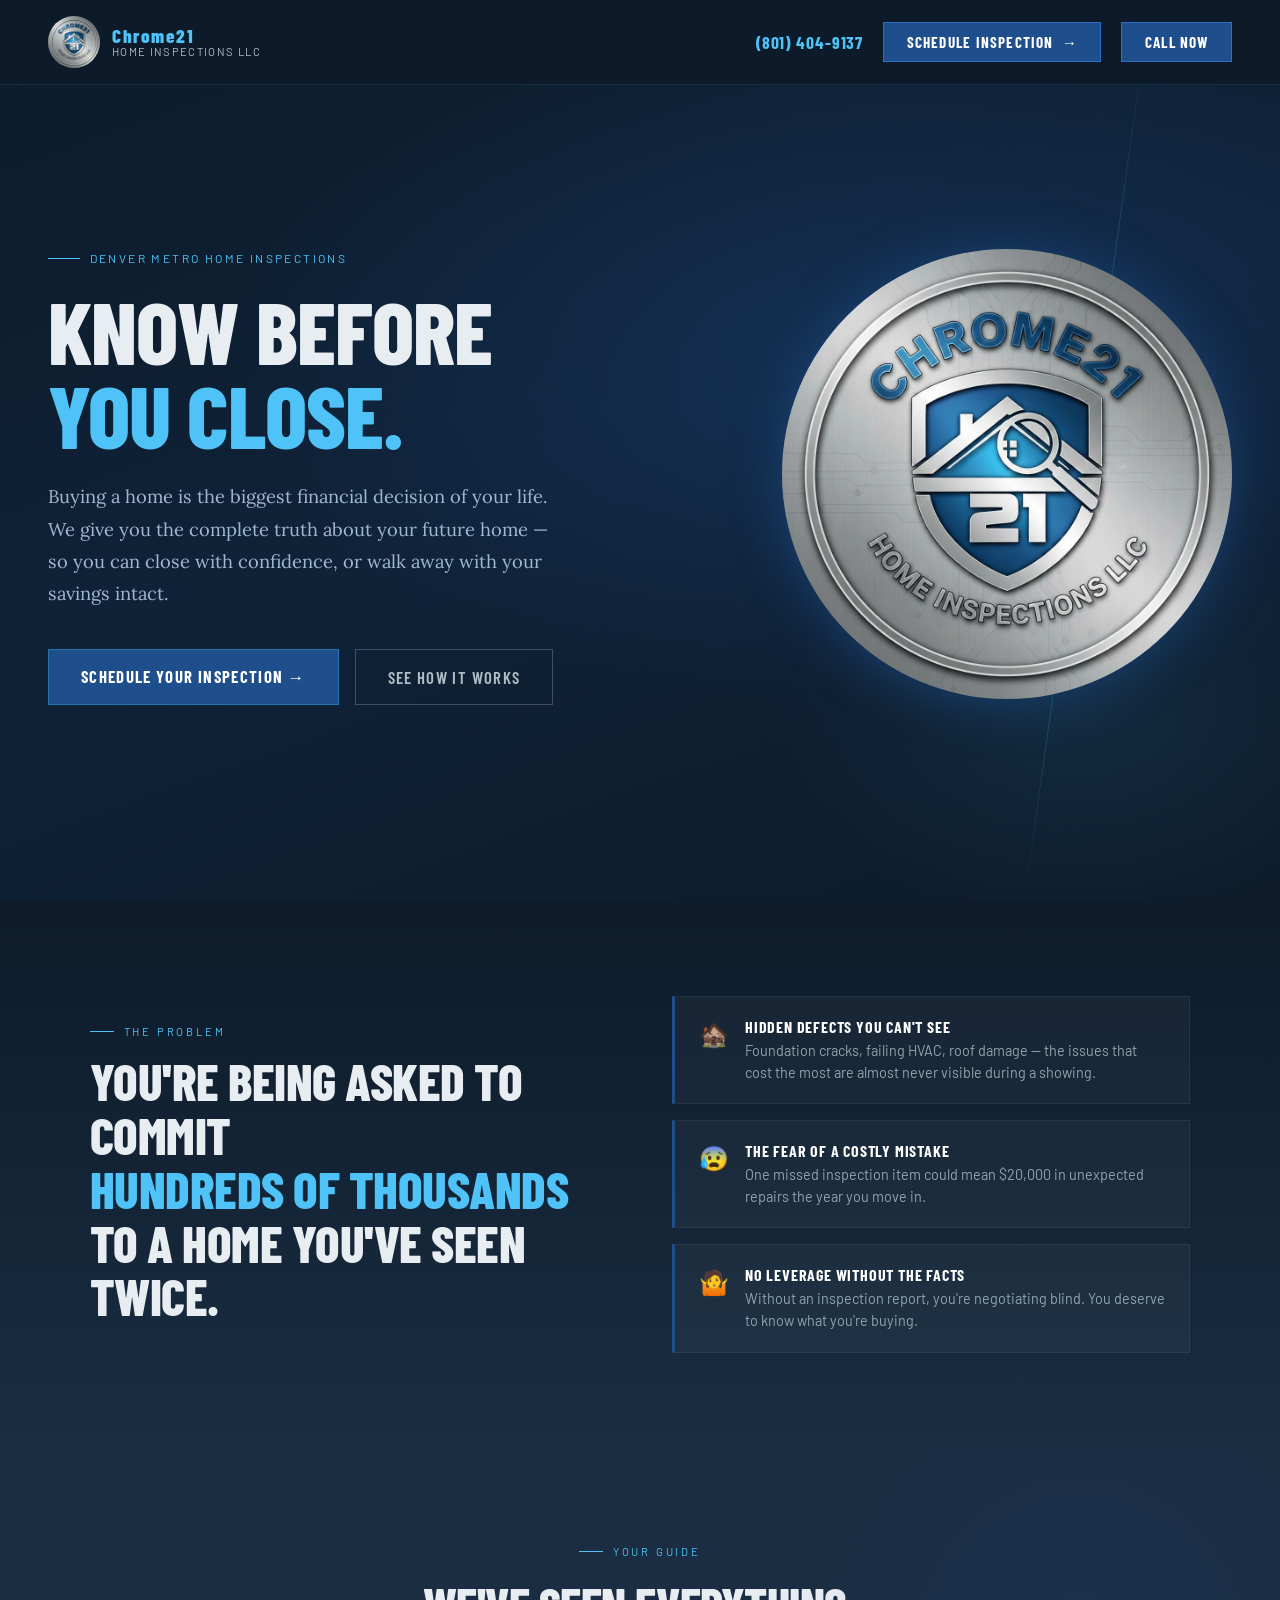
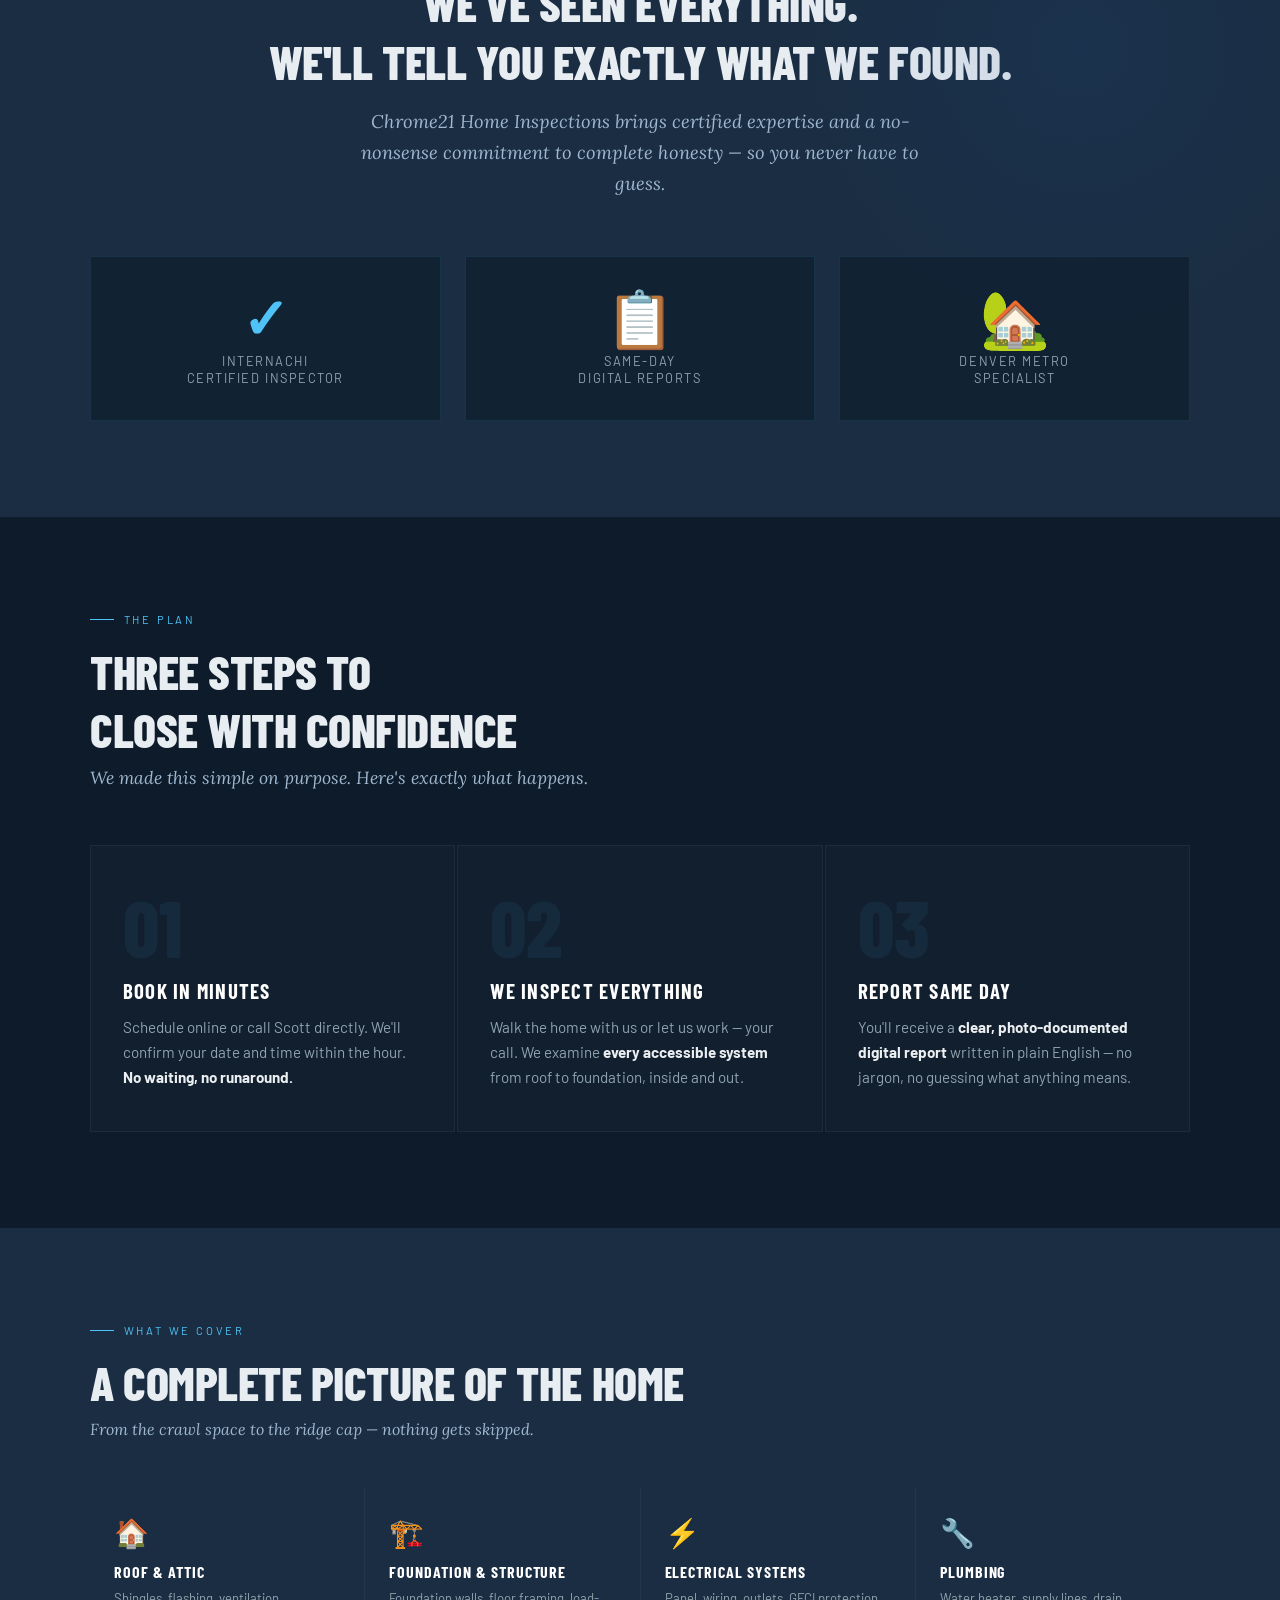
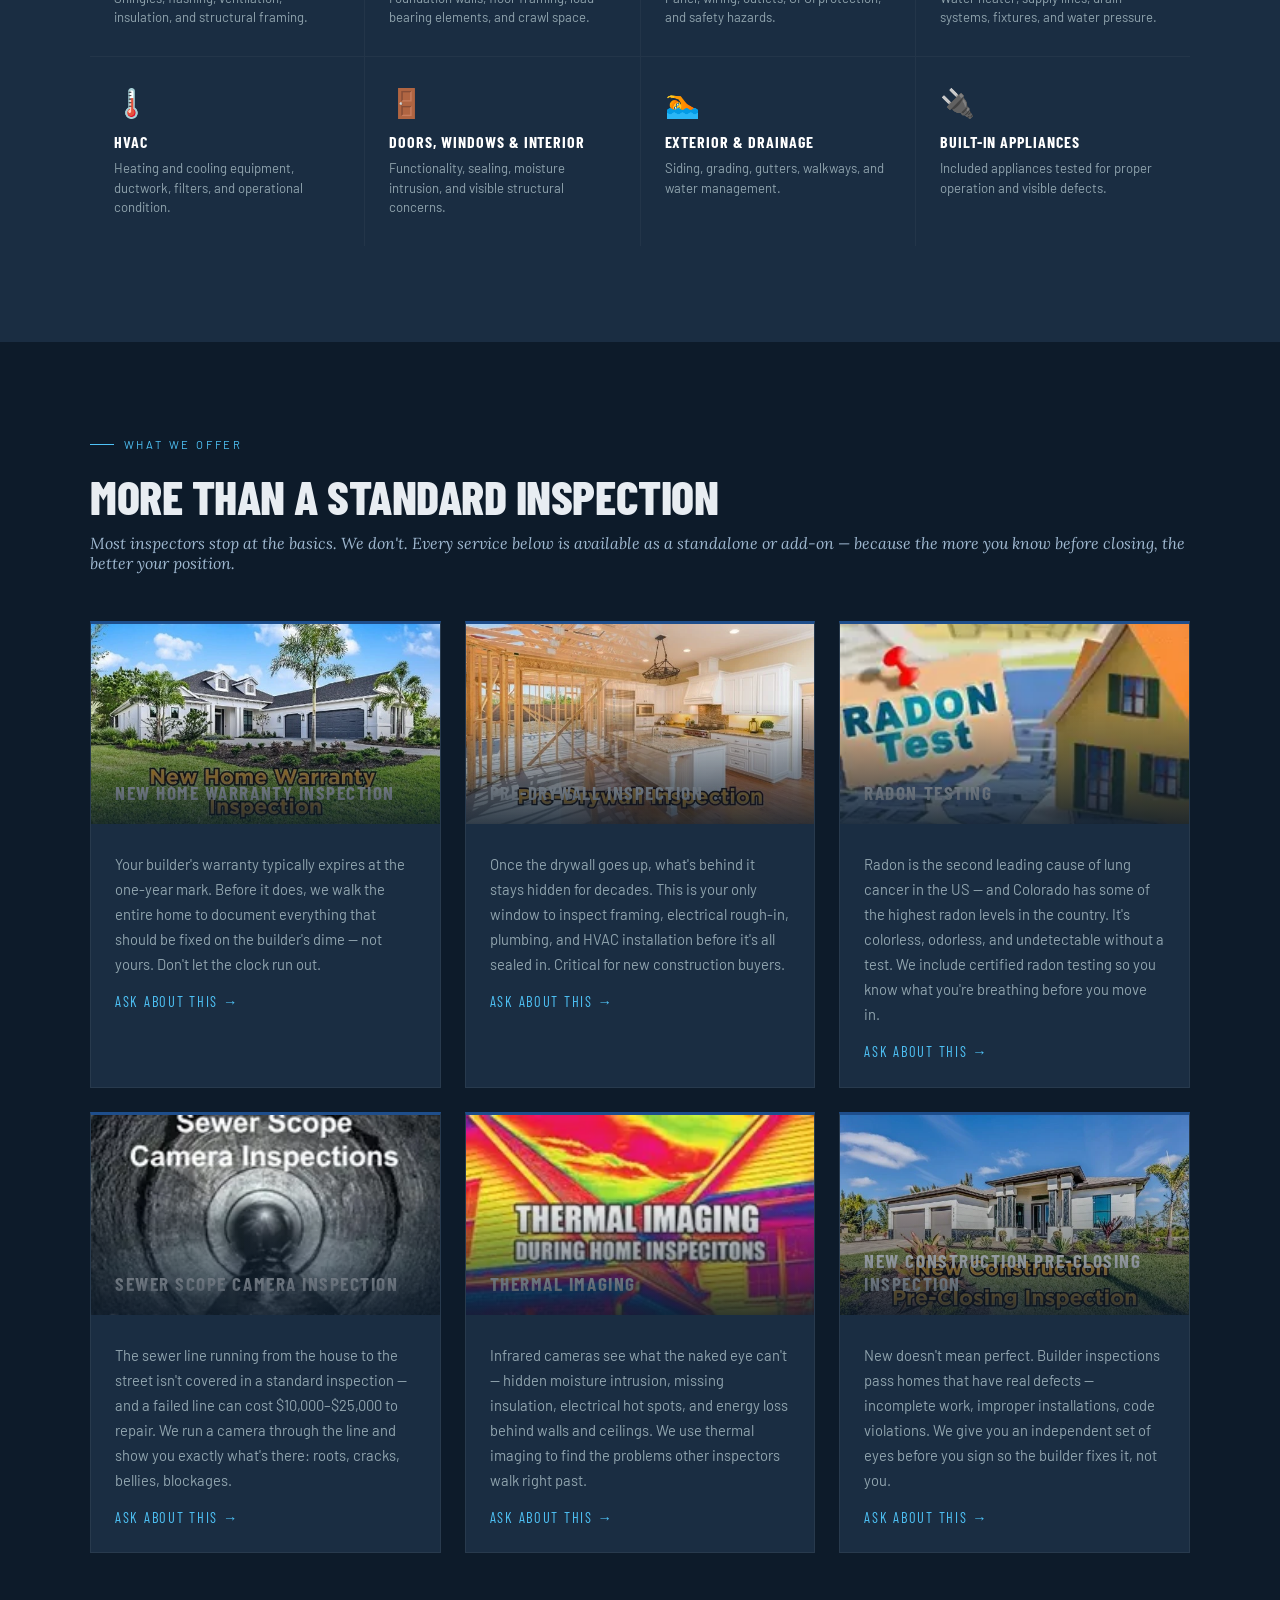
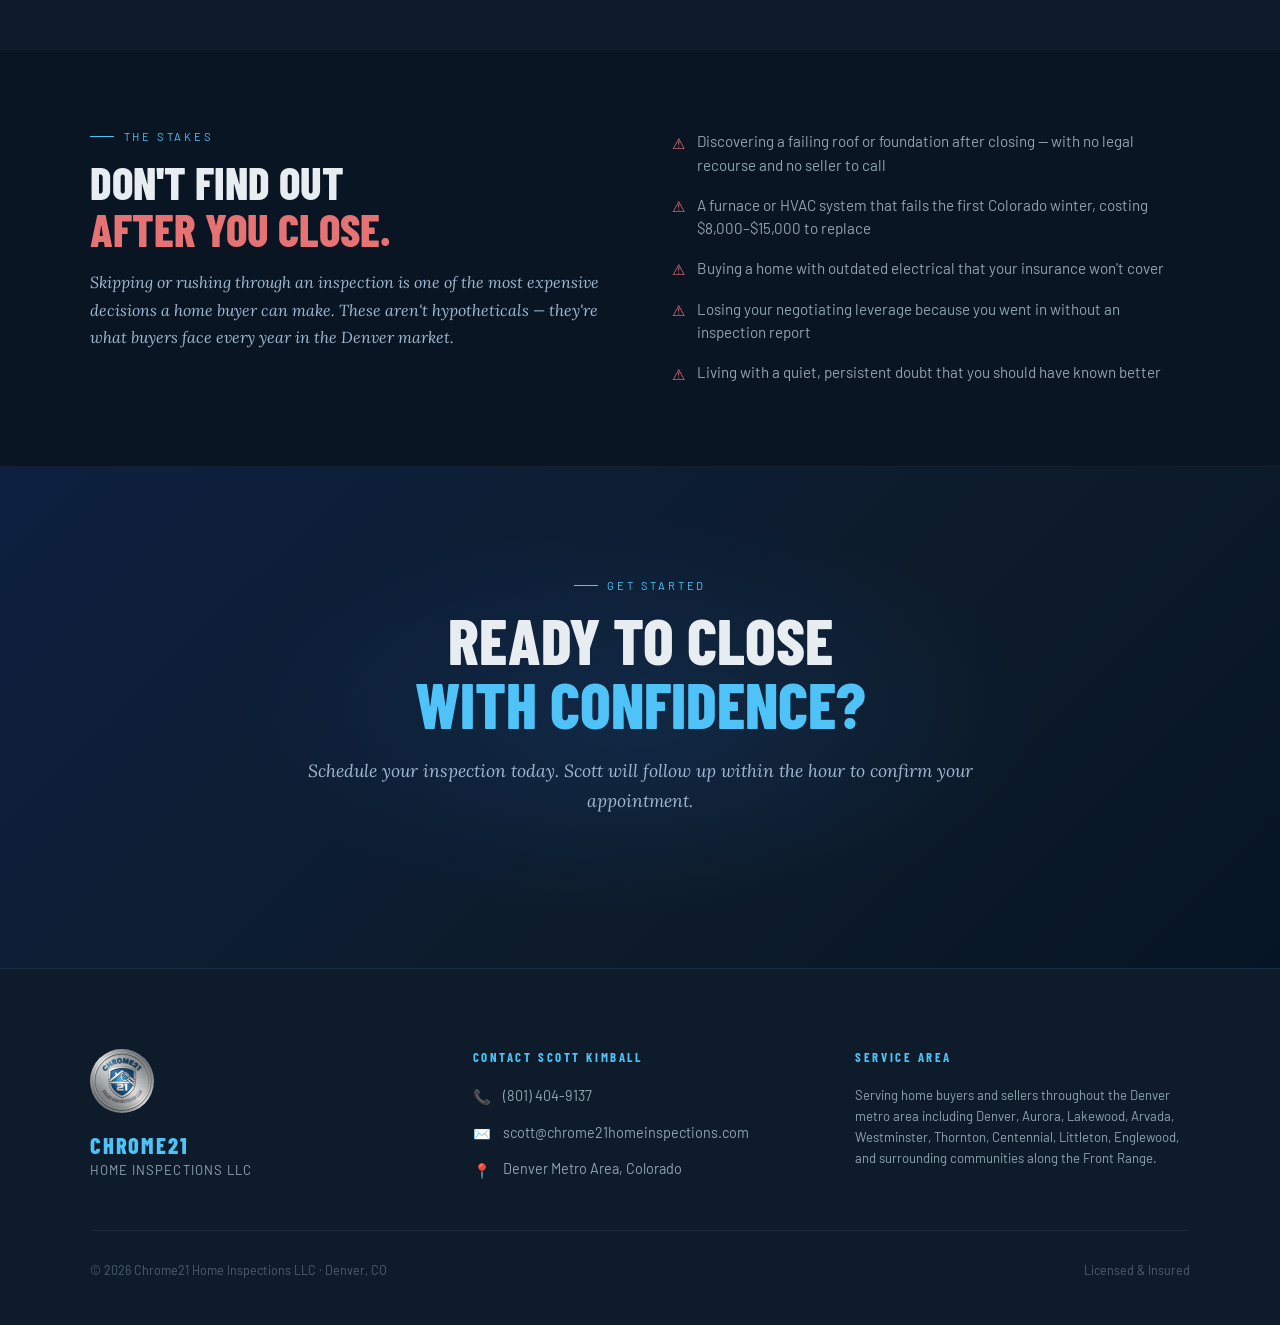
==== chrome21/index.html @ a435f167 "Add Additional Services section with images" ====
<!DOCTYPE html>
<html lang="en">
<head>
  <meta charset="UTF-8" />
  <meta name="viewport" content="width=device-width, initial-scale=1.0"/>
  <title>Chrome21 Home Inspections | Denver, CO</title>

  <!-- SEO & Open Graph -->
  <meta name="description" content="Chrome21 Home Inspections LLC — Professional home inspections in the Denver metro area. Certified inspector, same-day reports, plain-English findings. Call Scott Kimball at (801) 404-9137.">
  <meta name="keywords" content="home inspection Denver, home inspector Denver CO, Chrome21 home inspections, Scott Kimball inspector, Denver home inspection">
  <meta property="og:title" content="Chrome21 Home Inspections | Denver, CO">
  <meta property="og:description" content="Know before you close. Professional home inspections serving the Denver metro area.">
  <meta property="og:type" content="website">
  <meta name="geo.region" content="US-CO">
  <meta name="geo.placename" content="Denver, Colorado">

  <!-- Fonts -->
  <link href="https://fonts.googleapis.com/css2?family=Barlow+Condensed:wght@400;600;700;800&family=Lora:ital,wght@0,400;0,600;1,400&family=Barlow:wght@300;400;500&display=swap" rel="stylesheet"/>

  <!-- Favicon -->
  <link rel="icon" href="assets/logo.png" type="image/png">

  <!-- Sitemap -->
  <link rel="sitemap" type="application/xml" href="https://chrome21homeinspections.com/sitemap.xml">

  <!-- Styles -->
  <link rel="stylesheet" href="css/styles.css">

  <!-- Schema.org structured data for Google and LLMs -->
  <script type="application/ld+json">
  {
    "@context": "https://schema.org",
    "@graph": [
      {
        "@type": "HomeAndConstructionBusiness",
        "@id": "https://chrome21homeinspections.com/#organization",
        "name": "Chrome21 Home Inspections LLC",
        "description": "Professional home inspections in the Denver metro area. Certified inspector, same-day digital reports, plain-English findings. Know before you close.",
        "url": "https://chrome21homeinspections.com",
        "telephone": "+1-801-404-9137",
        "email": "scott@chrome21homeinspections.com",
        "foundingDate": "2025",
        "owner": {
          "@type": "Person",
          "name": "Scott Kimball"
        },
        "areaServed": [
          {
            "@type": "City",
            "name": "Denver",
            "containedInPlace": { "@type": "State", "name": "Colorado" }
          },
          {
            "@type": "City",
            "name": "Aurora",
            "containedInPlace": { "@type": "State", "name": "Colorado" }
          },
          {
            "@type": "City",
            "name": "Lakewood",
            "containedInPlace": { "@type": "State", "name": "Colorado" }
          },
          {
            "@type": "City",
            "name": "Arvada",
            "containedInPlace": { "@type": "State", "name": "Colorado" }
          },
          {
            "@type": "AdministrativeArea",
            "name": "Denver Metro Area",
            "containedInPlace": { "@type": "State", "name": "Colorado" }
          }
        ],
        "priceRange": "$$"
      },
      {
        "@type": "WebSite",
        "@id": "https://chrome21homeinspections.com/#website",
        "url": "https://chrome21homeinspections.com",
        "name": "Chrome21 Home Inspections",
        "description": "Denver metro home inspections. Schedule your inspection with Scott Kimball.",
        "publisher": { "@id": "https://chrome21homeinspections.com/#organization" },
        "inLanguage": "en-US"
      },
      {
        "@type": "WebPage",
        "@id": "https://chrome21homeinspections.com/#webpage",
        "url": "https://chrome21homeinspections.com",
        "name": "Chrome21 Home Inspections | Denver, CO",
        "description": "Professional home inspections in the Denver metro area. Certified inspector, same-day reports. Call Scott Kimball at (801) 404-9137.",
        "isPartOf": { "@id": "https://chrome21homeinspections.com/#website" },
        "about": { "@id": "https://chrome21homeinspections.com/#organization" },
        "primaryImageOfPage": {
          "@type": "ImageObject",
          "url": "https://chrome21homeinspections.com/assets/logo.png"
        }
      }
    ]
  }
  </script>
</head>
<body>

  <!-- ═══════════════════════════════════════════
       NAV
  ═══════════════════════════════════════════ -->
  <nav>
    <div class="nav-logo">
      <img src="assets/logo.png" alt="Chrome21 Home Inspections Logo" onerror="this.style.display='none'"/>
      <div class="nav-logo-text">
        <span class="brand">Chrome21</span>
        <span class="sub">Home Inspections LLC</span>
      </div>
    </div>
    <div class="nav-right">
      <a href="tel:8014049137" class="nav-phone">(801) 404-9137</a>
      <a href="#schedule" class="nav-cta nav-cta-schedule">Schedule Inspection <span class="nav-cta-arrow" aria-hidden="true">→</span></a>
      <a href="tel:8014049137" class="nav-cta nav-cta-call">Call Now</a>
    </div>
  </nav>

  <main>
    <!-- ═══════════════════════════════════════════
         HERO
    ═══════════════════════════════════════════ -->
    <section class="hero">
      <div class="hero-bg"></div>
      <div class="hero-inner">
        <div class="hero-content">
          <div class="hero-eyebrow">Denver Metro Home Inspections</div>
          <h1>Know Before<br><em>You Close.</em></h1>
          <p class="hero-body">
            Buying a home is the biggest financial decision of your life. We give you
            the complete truth about your future home — so you can close with
            confidence, or walk away with your savings intact.
          </p>
          <div class="hero-actions">
            <a href="#schedule" class="btn-primary">Schedule Your Inspection →</a>
            <a href="#how-it-works" class="btn-secondary">See How It Works</a>
          </div>
        </div>
        <div class="hero-badge">
          <div class="hero-badge-ring">
            <img src="assets/logo.png" alt="Chrome21 Inspections" class="hero-badge-img"
              onerror="this.style.display='none'"/>
          </div>
        </div>
      </div>
    </section>

    <!-- ═══════════════════════════════════════════
         PROBLEM
    ═══════════════════════════════════════════ -->
    <section class="section-problem">
      <div class="problem-grid">
        <div>
          <div class="section-label">The Problem</div>
          <h2 class="problem-headline">
            You're being asked to commit<br>
            <span>hundreds of thousands</span><br>
            to a home you've seen twice.
          </h2>
        </div>
        <div class="problem-cards">
          <div class="problem-card">
            <div class="problem-icon">🏚️</div>
            <div class="problem-card-text">
              <strong>Hidden defects you can't see</strong>
              <p>Foundation cracks, failing HVAC, roof damage — the issues that cost the most are almost never visible during a showing.</p>
            </div>
          </div>
          <div class="problem-card">
            <div class="problem-icon">😰</div>
            <div class="problem-card-text">
              <strong>The fear of a costly mistake</strong>
              <p>One missed inspection item could mean $20,000 in unexpected repairs the year you move in.</p>
            </div>
          </div>
          <div class="problem-card">
            <div class="problem-icon">🤷</div>
            <div class="problem-card-text">
              <strong>No leverage without the facts</strong>
              <p>Without an inspection report, you're negotiating blind. You deserve to know what you're buying.</p>
            </div>
          </div>
        </div>
      </div>
    </section>

    <!-- ═══════════════════════════════════════════
         GUIDE
    ═══════════════════════════════════════════ -->
    <section class="section-guide">
      <div class="guide-inner">
        <div class="section-label" style="justify-content:center;">Your Guide</div>
        <h2>We've Seen Everything.<br>We'll Tell You Exactly What We Found.</h2>
        <p class="subhead">
          Chrome21 Home Inspections brings certified expertise and a no-nonsense commitment
          to complete honesty — so you never have to guess.
        </p>
        <div class="credentials">
          <div class="credential-card">
            <div class="credential-number">✓</div>
            <div class="credential-label">InterNACHI<br>Certified Inspector</div>
          </div>
          <div class="credential-card">
            <div class="credential-number">📋</div>
            <div class="credential-label">Same-Day<br>Digital Reports</div>
          </div>
          <div class="credential-card">
            <div class="credential-number">🏡</div>
            <div class="credential-label">Denver Metro<br>Specialist</div>
          </div>
        </div>
      </div>
    </section>

    <!-- ═══════════════════════════════════════════
         PLAN / HOW IT WORKS
    ═══════════════════════════════════════════ -->
    <section class="section-plan" id="how-it-works">
      <div class="plan-inner">
        <div class="section-label">The Plan</div>
        <h2>Three Steps to<br>Close With Confidence</h2>
        <p class="subhead">We made this simple on purpose. Here's exactly what happens.</p>
        <div class="steps">
          <div class="step">
            <div class="step-num">01</div>
            <h3>Book in Minutes</h3>
            <p>Schedule online or call Scott directly. We'll confirm your date and time within the hour. <strong>No waiting, no runaround.</strong></p>
          </div>
          <div class="step">
            <div class="step-num">02</div>
            <h3>We Inspect Everything</h3>
            <p>Walk the home with us or let us work — your call. We examine <strong>every accessible system</strong> from roof to foundation, inside and out.</p>
          </div>
          <div class="step">
            <div class="step-num">03</div>
            <h3>Report Same Day</h3>
            <p>You'll receive a <strong>clear, photo-documented digital report</strong> written in plain English — no jargon, no guessing what anything means.</p>
          </div>
        </div>
      </div>
    </section>

    <!-- ═══════════════════════════════════════════
         WHAT WE INSPECT
    ═══════════════════════════════════════════ -->
    <section class="section-inspect">
      <div class="inspect-inner">
        <div class="section-label">What We Cover</div>
        <h2>A Complete Picture of the Home</h2>
        <p class="subhead" style="font-family:'Lora',serif;font-style:italic;color:#9FB8D0;">From the crawl space to the ridge cap — nothing gets skipped.</p>
        <div class="inspect-grid">
          <div class="inspect-item">
            <div class="inspect-item-icon">🏠</div>
            <h4>Roof & Attic</h4>
            <p>Shingles, flashing, ventilation, insulation, and structural framing.</p>
          </div>
          <div class="inspect-item">
            <div class="inspect-item-icon">🏗️</div>
            <h4>Foundation & Structure</h4>
            <p>Foundation walls, floor framing, load-bearing elements, and crawl space.</p>
          </div>
          <div class="inspect-item">
            <div class="inspect-item-icon">⚡</div>
            <h4>Electrical Systems</h4>
            <p>Panel, wiring, outlets, GFCI protection, and safety hazards.</p>
          </div>
          <div class="inspect-item">
            <div class="inspect-item-icon">🔧</div>
            <h4>Plumbing</h4>
            <p>Water heater, supply lines, drain systems, fixtures, and water pressure.</p>
          </div>
          <div class="inspect-item">
            <div class="inspect-item-icon">🌡️</div>
            <h4>HVAC</h4>
            <p>Heating and cooling equipment, ductwork, filters, and operational condition.</p>
          </div>
          <div class="inspect-item">
            <div class="inspect-item-icon">🚪</div>
            <h4>Doors, Windows & Interior</h4>
            <p>Functionality, sealing, moisture intrusion, and visible structural concerns.</p>
          </div>
          <div class="inspect-item">
            <div class="inspect-item-icon">🏊</div>
            <h4>Exterior & Drainage</h4>
            <p>Siding, grading, gutters, walkways, and water management.</p>
          </div>
          <div class="inspect-item">
            <div class="inspect-item-icon">🔌</div>
            <h4>Built-in Appliances</h4>
            <p>Included appliances tested for proper operation and visible defects.</p>
          </div>
        </div>
      </div>
    </section>

    <!-- ═══════════════════════════════════════════
         ADDITIONAL SERVICES
    ═══════════════════════════════════════════ -->
    <section class="section-services">
      <div class="services-inner">
        <div class="section-label">What We Offer</div>
        <h2>More Than a Standard Inspection</h2>
        <p class="subhead services-subhead">
          <em>Most inspectors stop at the basics. We don't. Every service below is available as a standalone or add-on — because the more you know before closing, the better your position.</em>
        </p>

        <div class="services-grid">
          <article class="service-card">
            <div class="service-card-media">
              <img src="assets/NewHomeWarrantyInspection.webp" alt="New home warranty inspection service photo">
              <div class="service-card-media-overlay">
                <h3 class="service-card-title">New Home Warranty Inspection</h3>
              </div>
            </div>
            <div class="service-card-body">
              <p>Your builder's warranty typically expires at the one-year mark. Before it does, we walk the entire home to document everything that should be fixed on the builder's dime — not yours. Don't let the clock run out.</p>
              <a href="#schedule" class="service-card-link">Ask about this →</a>
            </div>
          </article>

          <article class="service-card">
            <div class="service-card-media">
              <img src="assets/PreDrywallInspection.webp" alt="Pre-drywall inspection service photo">
              <div class="service-card-media-overlay">
                <h3 class="service-card-title">Pre-Drywall Inspection</h3>
              </div>
            </div>
            <div class="service-card-body">
              <p>Once the drywall goes up, what's behind it stays hidden for decades. This is your only window to inspect framing, electrical rough-in, plumbing, and HVAC installation before it's all sealed in. Critical for new construction buyers.</p>
              <a href="#schedule" class="service-card-link">Ask about this →</a>
            </div>
          </article>

          <article class="service-card">
            <div class="service-card-media">
              <img src="assets/RadonTest.webp" alt="Radon testing service photo">
              <div class="service-card-media-overlay">
                <h3 class="service-card-title">Radon Testing</h3>
              </div>
            </div>
            <div class="service-card-body">
              <p>Radon is the second leading cause of lung cancer in the US — and Colorado has some of the highest radon levels in the country. It's colorless, odorless, and undetectable without a test. We include certified radon testing so you know what you're breathing before you move in.</p>
              <a href="#schedule" class="service-card-link">Ask about this →</a>
            </div>
          </article>

          <article class="service-card">
            <div class="service-card-media">
              <img src="assets/SewerScopeCameraInspections.webp" alt="Sewer scope camera inspection service photo">
              <div class="service-card-media-overlay">
                <h3 class="service-card-title">Sewer Scope Camera Inspection</h3>
              </div>
            </div>
            <div class="service-card-body">
              <p>The sewer line running from the house to the street isn't covered in a standard inspection — and a failed line can cost $10,000–$25,000 to repair. We run a camera through the line and show you exactly what's there: roots, cracks, bellies, blockages.</p>
              <a href="#schedule" class="service-card-link">Ask about this →</a>
            </div>
          </article>

          <article class="service-card">
            <div class="service-card-media">
              <img src="assets/ThermalImagingDuringHomeInspections.webp" alt="Thermal imaging during home inspections service photo">
              <div class="service-card-media-overlay">
                <h3 class="service-card-title">Thermal Imaging</h3>
              </div>
            </div>
            <div class="service-card-body">
              <p>Infrared cameras see what the naked eye can't — hidden moisture intrusion, missing insulation, electrical hot spots, and energy loss behind walls and ceilings. We use thermal imaging to find the problems other inspectors walk right past.</p>
              <a href="#schedule" class="service-card-link">Ask about this →</a>
            </div>
          </article>

          <article class="service-card">
            <div class="service-card-media">
              <img src="assets/NewConstructionPreClosingInspection.webp" alt="New construction pre-closing inspection service photo">
              <div class="service-card-media-overlay">
                <h3 class="service-card-title">New Construction Pre-Closing Inspection</h3>
              </div>
            </div>
            <div class="service-card-body">
              <p>New doesn't mean perfect. Builder inspections pass homes that have real defects — incomplete work, improper installations, code violations. We give you an independent set of eyes before you sign so the builder fixes it, not you.</p>
              <a href="#schedule" class="service-card-link">Ask about this →</a>
            </div>
          </article>
        </div>
      </div>
    </section>

    <!-- ═══════════════════════════════════════════
         STAKES / FAILURE
    ═══════════════════════════════════════════ -->
    <section class="section-stakes">
      <div class="stakes-inner">
        <div class="stakes-left">
          <div class="section-label">The Stakes</div>
          <h2>Don't Find Out<br><span>After You Close.</span></h2>
          <p>Skipping or rushing through an inspection is one of the most expensive decisions a home buyer can make. These aren't hypotheticals — they're what buyers face every year in the Denver market.</p>
        </div>
        <ul class="stakes-list">
          <li>Discovering a failing roof or foundation after closing — with no legal recourse and no seller to call</li>
          <li>A furnace or HVAC system that fails the first Colorado winter, costing $8,000–$15,000 to replace</li>
          <li>Buying a home with outdated electrical that your insurance won't cover</li>
          <li>Losing your negotiating leverage because you went in without an inspection report</li>
          <li>Living with a quiet, persistent doubt that you should have known better</li>
        </ul>
      </div>
    </section>

    <!-- ═══════════════════════════════════════════
         SCHEDULE / FORM CTA
    ═══════════════════════════════════════════ -->
    <section class="section-cta" id="schedule">
      <div class="cta-inner">
        <div class="section-label" style="justify-content:center;">Get Started</div>
        <h2>Ready to Close<br><span>With Confidence?</span></h2>
        <p>Schedule your inspection today. Scott will follow up within the hour to confirm your appointment.</p>

        <!-- FORM EMBED: Replace the .form-placeholder div below with your embed code -->
        <div class="form-section">
          <script type="text/javascript" src="https://jotform.com/jsform/260646412725052"></script>
        </div>
        <!-- END FORM EMBED -->
      </div>
    </section>

    <!-- TESTIMONIALS: Uncomment this section when you have client reviews ready -->
    <!--
    <section class="section-testimonials" style="padding:6rem 3rem;background:var(--chrome-dark);">
      <div style="max-width:1100px;margin:0 auto;">
        <div class="section-label">What Clients Say</div>
        <h2 style="font-family:'Barlow Condensed',sans-serif;font-weight:800;font-size:clamp(2rem,4vw,3rem);text-transform:uppercase;letter-spacing:-0.01em;margin-bottom:3rem;">Real People. Real Peace of Mind.</h2>
        <div class="testimonials-grid" style="display:grid;grid-template-columns:repeat(3,1fr);gap:1.5rem;">

          <div class="testimonial-card" style="padding:2rem;background:rgba(255,255,255,0.03);border:1px solid rgba(255,255,255,0.06);border-top:3px solid var(--chrome-blue);">
            <p style="font-family:'Lora',serif;font-style:italic;color:#9FB8D0;font-size:0.95rem;line-height:1.75;margin-bottom:1.25rem;">"Testimonial text goes here."</p>
            <div style="font-family:'Barlow Condensed',sans-serif;font-weight:700;letter-spacing:0.08em;text-transform:uppercase;font-size:0.9rem;color:white;">Client Name</div>
            <div style="font-size:0.78rem;color:var(--text-muted);margin-top:0.2rem;">Denver, CO</div>
          </div>

          <div class="testimonial-card" style="padding:2rem;background:rgba(255,255,255,0.03);border:1px solid rgba(255,255,255,0.06);border-top:3px solid var(--chrome-blue);">
            <p style="font-family:'Lora',serif;font-style:italic;color:#9FB8D0;font-size:0.95rem;line-height:1.75;margin-bottom:1.25rem;">"Testimonial text goes here."</p>
            <div style="font-family:'Barlow Condensed',sans-serif;font-weight:700;letter-spacing:0.08em;text-transform:uppercase;font-size:0.9rem;color:white;">Client Name</div>
            <div style="font-size:0.78rem;color:var(--text-muted);margin-top:0.2rem;">Arvada, CO</div>
          </div>

          <div class="testimonial-card" style="padding:2rem;background:rgba(255,255,255,0.03);border:1px solid rgba(255,255,255,0.06);border-top:3px solid var(--chrome-blue);">
            <p style="font-family:'Lora',serif;font-style:italic;color:#9FB8D0;font-size:0.95rem;line-height:1.75;margin-bottom:1.25rem;">"Testimonial text goes here."</p>
            <div style="font-family:'Barlow Condensed',sans-serif;font-weight:700;letter-spacing:0.08em;text-transform:uppercase;font-size:0.9rem;color:white;">Client Name</div>
            <div style="font-size:0.78rem;color:var(--text-muted);margin-top:0.2rem;">Littleton, CO</div>
          </div>

        </div>
      </div>
    </section>
    -->
  </main>

  <!-- ═══════════════════════════════════════════
       CONTACT / FOOTER
  ═══════════════════════════════════════════ -->
  <footer class="section-contact">
    <div class="contact-inner">

      <div class="contact-brand">
        <img src="assets/logo.png" alt="Chrome21 Logo" onerror="this.style.display='none'"/>
        <h3>Chrome21</h3>
        <p>Home Inspections LLC</p>
      </div>

      <div class="contact-col">
        <h4>Contact Scott Kimball</h4>
        <ul class="contact-details">
          <li>
            <span class="icon">📞</span>
            <a href="tel:8014049137">(801) 404-9137</a>
          </li>
          <li>
            <span class="icon">✉️</span>
            <a href="mailto:scott@chrome21homeinspections.com">scott@chrome21homeinspections.com</a>
          </li>
          <li>
            <span class="icon">📍</span>
            <span>Denver Metro Area, Colorado</span>
          </li>
        </ul>
      </div>

      <div class="contact-col">
        <h4>Service Area</h4>
        <p class="service-area-note">
          Serving home buyers and sellers throughout the Denver metro area including Denver, Aurora, Lakewood, Arvada, Westminster, Thornton, Centennial, Littleton, Englewood, and surrounding communities along the Front Range.
        </p>
      </div>

    </div>

    <div class="footer-bar">
      <span>© <span id="copyright-year">2025</span> Chrome21 Home Inspections LLC · Denver, CO</span>
      <span>Licensed &amp; Insured</span>
    </div>
  </footer>

  <script src="js/main.js"></script>
  <script>
    (function(){ var y = document.getElementById('copyright-year'); if(y) y.textContent = new Date().getFullYear(); })();
  </script>
</body>
</html>
---- chrome21/css/styles.css ----
:root {
  --chrome-blue: #1E4E8C;
  --chrome-blue-light: #2E6EC4;
  --chrome-silver: #B0BEC5;
  --chrome-silver-light: #ECEFF1;
  --chrome-dark: #0D1B2A;
  --chrome-mid: #1A2D42;
  --chrome-accent: #4FC3F7;
  --text-light: #E8EDF2;
  --text-muted: #90A4AE;
}

* { margin: 0; padding: 0; box-sizing: border-box; }

html { scroll-behavior: smooth; }

body {
  font-family: 'Barlow', sans-serif;
  background: var(--chrome-dark);
  color: var(--text-light);
  overflow-x: hidden;
}

/* ─── NOISE TEXTURE OVERLAY ─── */
body::before {
  content: '';
  position: fixed;
  inset: 0;
  background-image: url("data:image/svg+xml,%3Csvg viewBox='0 0 256 256' xmlns='http://www.w3.org/2000/svg'%3E%3Cfilter id='noise'%3E%3CfeTurbulence type='fractalNoise' baseFrequency='0.9' numOctaves='4' stitchTiles='stitch'/%3E%3C/filter%3E%3Crect width='100%25' height='100%25' filter='url(%23noise)' opacity='0.04'/%3E%3C/svg%3E");
  pointer-events: none;
  z-index: 0;
  opacity: 0.5;
}

/* ─── NAV ─── */
nav {
  position: fixed;
  top: 0; left: 0; right: 0;
  z-index: 100;
  display: flex;
  align-items: center;
  justify-content: space-between;
  padding: 1rem 3rem;
  background: rgba(13, 27, 42, 0.92);
  backdrop-filter: blur(12px);
  border-bottom: 1px solid rgba(78, 195, 247, 0.12);
  transition: background 0.2s ease, padding 0.2s ease;
}

nav.scrolled {
  background: rgba(13, 27, 42, 0.98);
  padding: 0.6rem 3rem;
}

.nav-logo {
  display: flex;
  align-items: center;
  gap: 0.75rem;
}

.nav-logo img {
  height: 52px;
  width: 52px;
  object-fit: contain;
  border-radius: 50%;
}

.nav-logo-text {
  display: flex;
  flex-direction: column;
  line-height: 1.1;
}

.nav-logo-text .brand {
  font-family: 'Barlow Condensed', sans-serif;
  font-weight: 800;
  font-size: 1.2rem;
  letter-spacing: 0.08em;
  color: var(--chrome-accent);
}

.nav-logo-text .sub {
  font-size: 0.7rem;
  letter-spacing: 0.12em;
  text-transform: uppercase;
  color: var(--chrome-silver);
}

.nav-right {
  display: flex;
  align-items: center;
  gap: 1.25rem;
}

.nav-phone {
  font-family: 'Barlow Condensed', sans-serif;
  font-weight: 700;
  font-size: 1.1rem;
  letter-spacing: 0.05em;
  color: var(--chrome-accent);
  text-decoration: none;
  white-space: nowrap;
  transition: color 0.2s;
}

.nav-phone:hover {
  color: white;
}

.nav-cta-call {
  display: none;
}

.nav-cta {
  display: inline-flex;
  align-items: center;
  gap: 0.5rem;
  background: var(--chrome-blue);
  color: white;
  padding: 0.6rem 1.4rem;
  font-family: 'Barlow Condensed', sans-serif;
  font-weight: 700;
  font-size: 0.95rem;
  letter-spacing: 0.08em;
  text-transform: uppercase;
  text-decoration: none;
  border: 1px solid var(--chrome-blue-light);
  transition: all 0.2s;
}

.nav-cta:hover {
  background: var(--chrome-blue-light);
  box-shadow: 0 0 20px rgba(78, 195, 247, 0.25);
}

/* Hide arrow on nav CTA on small screens so button fits on one line */
.nav-cta-arrow {
  display: inline;
}

/* ─── HERO ─── */
.hero {
  position: relative;
  min-height: 100vh;
  display: flex;
  align-items: center;
  padding: 8rem 3rem 5rem;
  overflow: hidden;
}

.hero-inner {
  position: relative;
  z-index: 2;
  width: 100%;
  max-width: 1200px;
  margin: 0 auto;
  padding: 0;
  display: flex;
  align-items: center;
  justify-content: space-between;
  gap: 3rem;
}

.hero-bg {
  position: absolute;
  inset: 0;
  background:
    radial-gradient(ellipse 80% 60% at 70% 40%, rgba(30, 78, 140, 0.35) 0%, transparent 65%),
    radial-gradient(ellipse 40% 40% at 85% 80%, rgba(78, 195, 247, 0.08) 0%, transparent 60%),
    linear-gradient(160deg, #0D1B2A 0%, #0F2238 50%, #0D1B2A 100%);
}

/* Diagonal chrome accent line */
.hero-bg::after {
  content: '';
  position: absolute;
  top: 0; right: 15%;
  width: 1px;
  height: 100%;
  background: linear-gradient(180deg, transparent, rgba(78,195,247,0.2) 30%, rgba(78,195,247,0.4) 60%, transparent);
  transform: skewX(-8deg);
}

.hero-content {
  position: relative;
  z-index: 2;
  max-width: 680px;
}

.hero-eyebrow {
  display: inline-flex;
  align-items: center;
  gap: 0.6rem;
  font-size: 0.75rem;
  letter-spacing: 0.2em;
  text-transform: uppercase;
  color: var(--chrome-accent);
  margin-bottom: 1.5rem;
  opacity: 0;
  animation: fadeUp 0.6s ease forwards 0.2s;
}

.hero-eyebrow::before {
  content: '';
  display: block;
  width: 32px;
  height: 1px;
  background: var(--chrome-accent);
}

h1 {
  font-family: 'Barlow Condensed', sans-serif;
  font-weight: 800;
  font-size: clamp(3rem, 7vw, 5.5rem);
  line-height: 0.95;
  letter-spacing: -0.01em;
  text-transform: uppercase;
  margin-bottom: 1.5rem;
  opacity: 0;
  animation: fadeUp 0.7s ease forwards 0.4s;
}

h1 em {
  font-style: normal;
  color: var(--chrome-accent);
  display: block;
}

.hero-body {
  font-family: 'Lora', serif;
  font-size: 1.15rem;
  line-height: 1.75;
  color: #9FB8D0;
  max-width: 520px;
  margin-bottom: 2.5rem;
  opacity: 0;
  animation: fadeUp 0.7s ease forwards 0.6s;
}

.hero-actions {
  display: flex;
  gap: 1rem;
  flex-wrap: wrap;
  opacity: 0;
  animation: fadeUp 0.7s ease forwards 0.8s;
}

.btn-primary {
  display: inline-flex;
  align-items: center;
  gap: 0.5rem;
  background: var(--chrome-blue);
  color: white;
  padding: 1rem 2rem;
  font-family: 'Barlow Condensed', sans-serif;
  font-weight: 700;
  font-size: 1.05rem;
  letter-spacing: 0.08em;
  text-transform: uppercase;
  text-decoration: none;
  border: 1px solid rgba(78,195,247,0.3);
  transition: all 0.25s;
}

.btn-primary:hover {
  background: var(--chrome-blue-light);
  box-shadow: 0 4px 32px rgba(30, 78, 140, 0.5), 0 0 0 1px rgba(78,195,247,0.4);
  transform: translateY(-1px);
}

.btn-secondary {
  display: inline-flex;
  align-items: center;
  gap: 0.5rem;
  background: transparent;
  color: var(--chrome-silver);
  padding: 1rem 2rem;
  font-family: 'Barlow Condensed', sans-serif;
  font-weight: 600;
  font-size: 1.05rem;
  letter-spacing: 0.08em;
  text-transform: uppercase;
  text-decoration: none;
  border: 1px solid rgba(176,190,197,0.3);
  transition: all 0.25s;
}

.btn-secondary:hover {
  border-color: rgba(176,190,197,0.6);
  color: white;
}

/* Hero badge */
.hero-badge {
  flex-shrink: 0;
  display: flex;
  flex-direction: column;
  align-items: center;
  gap: 0.5rem;
  opacity: 0;
  animation: fadeIn 1s ease forwards 1.2s;
}

.hero-badge-ring {
  width: 450px;
  height: 450px;
  border-radius: 50%;
  border: 1px solid rgba(78,195,247,0.2);
  display: flex;
  align-items: center;
  justify-content: center;
  position: relative;
}

.hero-badge-ring::before {
  content: '';
  position: absolute;
  inset: 20px;
  border-radius: 50%;
  border: 1px solid rgba(78,195,247,0.1);
}

.hero-badge-img {
  width: 450px;
  height: 450px;
  object-fit: cover;
  border-radius: 50%;
  filter: drop-shadow(0 4px 24px rgba(30,78,140,0.6));
}

/* ─── PROBLEM SECTION ─── */
.section-problem {
  position: relative;
  padding: 6rem 3rem;
  background: linear-gradient(180deg, var(--chrome-dark) 0%, var(--chrome-mid) 100%);
}

.section-label {
  font-size: 0.7rem;
  letter-spacing: 0.25em;
  text-transform: uppercase;
  color: var(--chrome-accent);
  margin-bottom: 1rem;
  display: flex;
  align-items: center;
  gap: 0.6rem;
}

.section-label::before {
  content: '';
  display: block;
  width: 24px;
  height: 1px;
  background: var(--chrome-accent);
}

.problem-grid {
  display: grid;
  grid-template-columns: 1fr 1fr;
  gap: 4rem;
  max-width: 1100px;
  margin: 0 auto;
  align-items: center;
}

.problem-headline {
  font-family: 'Barlow Condensed', sans-serif;
  font-weight: 800;
  font-size: clamp(2rem, 4vw, 3.2rem);
  line-height: 1.05;
  text-transform: uppercase;
  letter-spacing: -0.01em;
}

.problem-headline span {
  color: var(--chrome-accent);
}

.problem-cards {
  display: flex;
  flex-direction: column;
  gap: 1rem;
}

.problem-card {
  display: flex;
  gap: 1rem;
  align-items: flex-start;
  padding: 1.25rem 1.5rem;
  background: rgba(255,255,255,0.03);
  border: 1px solid rgba(255,255,255,0.06);
  border-left: 3px solid var(--chrome-blue);
  transition: border-color 0.2s;
}

.problem-card:hover {
  border-left-color: var(--chrome-accent);
}

.problem-icon {
  font-size: 1.5rem;
  flex-shrink: 0;
  margin-top: 0.1rem;
}

.problem-card-text strong {
  display: block;
  font-family: 'Barlow Condensed', sans-serif;
  font-weight: 700;
  font-size: 1rem;
  letter-spacing: 0.05em;
  text-transform: uppercase;
  color: white;
  margin-bottom: 0.25rem;
}

.problem-card-text p {
  font-size: 0.9rem;
  color: var(--text-muted);
  line-height: 1.5;
}

/* ─── GUIDE SECTION ─── */
.section-guide {
  padding: 6rem 3rem;
  background: var(--chrome-mid);
  position: relative;
  overflow: hidden;
}

.section-guide::before {
  content: '';
  position: absolute;
  top: -100px; right: -100px;
  width: 600px;
  height: 600px;
  border-radius: 50%;
  background: radial-gradient(circle, rgba(30,78,140,0.15), transparent 70%);
  pointer-events: none;
}

.guide-inner {
  max-width: 1100px;
  margin: 0 auto;
  text-align: center;
}

.guide-inner h2 {
  font-family: 'Barlow Condensed', sans-serif;
  font-weight: 800;
  font-size: clamp(2rem, 4vw, 3rem);
  text-transform: uppercase;
  letter-spacing: -0.01em;
  margin-bottom: 1rem;
}

.guide-inner .subhead {
  font-family: 'Lora', serif;
  font-style: italic;
  font-size: 1.15rem;
  color: #9FB8D0;
  max-width: 560px;
  margin: 0 auto 3.5rem;
  line-height: 1.7;
}

.credentials {
  display: grid;
  grid-template-columns: repeat(3, 1fr);
  gap: 1.5rem;
}

.credential-card {
  padding: 2rem 1.5rem;
  background: rgba(13,27,42,0.6);
  border: 1px solid rgba(78,195,247,0.1);
  text-align: center;
  position: relative;
  overflow: hidden;
  transition: border-color 0.25s, transform 0.25s;
}

.credential-card::after {
  content: '';
  position: absolute;
  bottom: 0; left: 0; right: 0;
  height: 2px;
  background: linear-gradient(90deg, transparent, var(--chrome-blue), transparent);
  opacity: 0;
  transition: opacity 0.25s;
}

.credential-card:hover {
  border-color: rgba(78,195,247,0.3);
  transform: translateY(-3px);
}

.credential-card:hover::after {
  opacity: 1;
}

.credential-number {
  font-family: 'Barlow Condensed', sans-serif;
  font-weight: 800;
  font-size: 3.5rem;
  line-height: 1;
  color: var(--chrome-accent);
  margin-bottom: 0.5rem;
}

.credential-label {
  font-size: 0.8rem;
  letter-spacing: 0.12em;
  text-transform: uppercase;
  color: var(--text-muted);
  line-height: 1.4;
}

/* ─── PLAN SECTION ─── */
.section-plan {
  padding: 6rem 3rem;
  background: var(--chrome-dark);
}

.plan-inner {
  max-width: 1100px;
  margin: 0 auto;
}

.plan-inner h2 {
  font-family: 'Barlow Condensed', sans-serif;
  font-weight: 800;
  font-size: clamp(2rem, 4vw, 3rem);
  text-transform: uppercase;
  letter-spacing: -0.01em;
  margin-bottom: 0.5rem;
}

.plan-inner .subhead {
  font-family: 'Lora', serif;
  font-style: italic;
  color: #9FB8D0;
  font-size: 1.1rem;
  margin-bottom: 3.5rem;
}

.steps {
  display: grid;
  grid-template-columns: repeat(3, 1fr);
  gap: 2px;
}

.step {
  padding: 2.5rem 2rem;
  background: rgba(255,255,255,0.02);
  border: 1px solid rgba(255,255,255,0.05);
  position: relative;
  overflow: hidden;
}

.step::before {
  content: '';
  position: absolute;
  top: 0; left: 0; right: 0;
  height: 3px;
  background: linear-gradient(90deg, var(--chrome-blue), var(--chrome-accent));
  transform: scaleX(0);
  transform-origin: left;
  transition: transform 0.4s ease;
}

.step:hover::before { transform: scaleX(1); }

.step-num {
  font-family: 'Barlow Condensed', sans-serif;
  font-weight: 800;
  font-size: 5rem;
  line-height: 1;
  color: rgba(78,195,247,0.08);
  margin-bottom: 0.75rem;
  transition: color 0.3s;
}

.step:hover .step-num {
  color: rgba(78,195,247,0.15);
}

.step h3 {
  font-family: 'Barlow Condensed', sans-serif;
  font-weight: 700;
  font-size: 1.3rem;
  letter-spacing: 0.06em;
  text-transform: uppercase;
  color: white;
  margin-bottom: 0.75rem;
}

.step p {
  font-size: 0.95rem;
  color: var(--text-muted);
  line-height: 1.65;
}

.step p strong {
  color: var(--chrome-silver-light);
}

/* ─── WHAT WE INSPECT ─── */
.section-inspect {
  padding: 6rem 3rem;
  background: var(--chrome-mid);
}

.inspect-inner {
  max-width: 1100px;
  margin: 0 auto;
}

.inspect-inner h2 {
  font-family: 'Barlow Condensed', sans-serif;
  font-weight: 800;
  font-size: clamp(2rem, 4vw, 3rem);
  text-transform: uppercase;
  letter-spacing: -0.01em;
  margin-bottom: 0.5rem;
}

.inspect-inner .subhead {
  font-family: 'Lora', serif;
  font-style: italic;
  color: #9FB8D0;
  margin-bottom: 3rem;
}

.inspect-grid {
  display: grid;
  grid-template-columns: repeat(4, 1fr);
  gap: 1px;
  background: rgba(255,255,255,0.04);
}

.inspect-item {
  background: var(--chrome-mid);
  padding: 1.75rem 1.5rem;
  display: flex;
  flex-direction: column;
  gap: 0.5rem;
  transition: background 0.2s;
}

.inspect-item:hover {
  background: rgba(30,78,140,0.2);
}

.inspect-item-icon {
  font-size: 1.75rem;
  margin-bottom: 0.25rem;
}

.inspect-item h4 {
  font-family: 'Barlow Condensed', sans-serif;
  font-weight: 700;
  font-size: 1rem;
  letter-spacing: 0.06em;
  text-transform: uppercase;
  color: white;
}

.inspect-item p {
  font-size: 0.82rem;
  color: var(--text-muted);
  line-height: 1.5;
}

/* ─── ADDITIONAL SERVICES ─── */
.section-services {
  padding: 6rem 3rem;
  background: var(--chrome-dark);
}

.services-inner {
  max-width: 1100px;
  margin: 0 auto;
}

.services-inner h2 {
  font-family: 'Barlow Condensed', sans-serif;
  font-weight: 800;
  font-size: clamp(2rem, 4vw, 3rem);
  text-transform: uppercase;
  letter-spacing: -0.01em;
  margin-bottom: 0.5rem;
}

.services-subhead {
  font-family: 'Lora', serif;
  font-style: italic;
  color: #9FB8D0;
  margin-bottom: 3rem;
}

.services-grid {
  display: grid;
  grid-template-columns: repeat(3, minmax(0, 1fr));
  gap: 1.5rem;
}

.service-card {
  background: var(--chrome-mid);
  border: 1px solid rgba(255,255,255,0.06);
  border-top: 3px solid var(--chrome-blue);
  display: flex;
  flex-direction: column;
  overflow: hidden;
  transition: transform 0.25s ease, border-color 0.25s ease, box-shadow 0.25s ease;
}

.service-card:hover {
  transform: translateY(-4px);
  border-top-color: var(--chrome-accent);
  box-shadow: 0 16px 40px rgba(0,0,0,0.4);
}

.service-card-media {
  position: relative;
  height: 200px;
  overflow: hidden;
}

.service-card-media img {
  width: 100%;
  height: 100%;
  object-fit: cover;
  display: block;
}

.service-card-media::after {
  content: '';
  position: absolute;
  inset: 0;
  background: linear-gradient(to bottom, transparent 40%, rgba(13,27,42,0.85) 100%);
}

.service-card-media-overlay {
  position: absolute;
  inset: 0;
  display: flex;
  align-items: flex-end;
  padding: 1.25rem 1.5rem;
  pointer-events: none;
}

.service-card-title {
  font-family: 'Barlow Condensed', sans-serif;
  font-weight: 700;
  font-size: 1.2rem;
  letter-spacing: 0.08em;
  text-transform: uppercase;
  color: #fff;
  margin: 0;
}

.service-card-body {
  padding: 1.75rem 1.5rem 1.5rem;
  display: flex;
  flex-direction: column;
  gap: 1rem;
}

.service-card-body p {
  font-size: 0.92rem;
  color: var(--text-muted);
  line-height: 1.7;
}

.service-card-link {
  align-self: flex-start;
  font-family: 'Barlow Condensed', sans-serif;
  font-size: 0.9rem;
  letter-spacing: 0.12em;
  text-transform: uppercase;
  color: var(--chrome-accent);
  text-decoration: none;
  border-bottom: 1px solid transparent;
  padding-bottom: 0.1rem;
  transition: color 0.2s ease, border-color 0.2s ease;
}

.service-card-link:hover {
  color: #fff;
  border-color: var(--chrome-accent);
}

/* ─── CTA SECTION ─── */
.section-cta {
  padding: 7rem 3rem;
  background: linear-gradient(135deg, #0D2040 0%, #0D1B2A 60%, #061525 100%);
  text-align: center;
  position: relative;
  overflow: hidden;
}

.section-cta::before {
  content: '';
  position: absolute;
  top: 50%; left: 50%;
  transform: translate(-50%, -50%);
  width: 800px;
  height: 400px;
  border-radius: 50%;
  background: radial-gradient(ellipse, rgba(30,78,140,0.25) 0%, transparent 70%);
  pointer-events: none;
}

.cta-inner {
  position: relative;
  z-index: 2;
  max-width: 700px;
  margin: 0 auto;
}

.cta-inner h2 {
  font-family: 'Barlow Condensed', sans-serif;
  font-weight: 800;
  font-size: clamp(2.5rem, 5vw, 4rem);
  text-transform: uppercase;
  line-height: 1;
  margin-bottom: 1.25rem;
}

.cta-inner h2 span {
  color: var(--chrome-accent);
}

.cta-inner p {
  font-family: 'Lora', serif;
  font-style: italic;
  color: #9FB8D0;
  font-size: 1.1rem;
  margin-bottom: 2.5rem;
  line-height: 1.7;
}

/* ─── FORM PLACEHOLDER ─── */
.form-section {
  max-width: 560px;
  margin: 0 auto;
}

.form-placeholder {
  border: 2px dashed rgba(78,195,247,0.25);
  background: rgba(78,195,247,0.03);
  padding: 3rem 2rem;
  text-align: center;
  color: var(--text-muted);
  font-size: 0.85rem;
  letter-spacing: 0.08em;
  text-transform: uppercase;
}

.form-placeholder span {
  display: block;
  font-size: 1.5rem;
  margin-bottom: 0.75rem;
  opacity: 0.4;
}

/* ─── FAILURE / STAKES SECTION ─── */
.section-stakes {
  padding: 5rem 3rem;
  background: rgba(10, 20, 35, 0.9);
  border-top: 1px solid rgba(255,255,255,0.04);
  border-bottom: 1px solid rgba(255,255,255,0.04);
}

.stakes-inner {
  max-width: 1100px;
  margin: 0 auto;
  display: grid;
  grid-template-columns: 1fr 1fr;
  gap: 4rem;
  align-items: start;
}

.stakes-left h2 {
  font-family: 'Barlow Condensed', sans-serif;
  font-weight: 800;
  font-size: clamp(1.8rem, 3.5vw, 2.8rem);
  text-transform: uppercase;
  line-height: 1.05;
  margin-bottom: 1rem;
}

.stakes-left h2 span {
  color: #E57373;
}

.stakes-left p {
  font-family: 'Lora', serif;
  font-style: italic;
  color: #9FB8D0;
  font-size: 1rem;
  line-height: 1.7;
}

.stakes-list {
  list-style: none;
  display: flex;
  flex-direction: column;
  gap: 1rem;
}

.stakes-list li {
  display: flex;
  align-items: flex-start;
  gap: 0.75rem;
  font-size: 0.95rem;
  color: var(--text-muted);
  line-height: 1.55;
}

.stakes-list li::before {
  content: '⚠';
  color: #E57373;
  flex-shrink: 0;
  margin-top: 0.1rem;
}

/* ─── CONTACT / FOOTER ─── */
.section-contact {
  padding: 5rem 3rem 3rem;
  background: var(--chrome-dark);
  border-top: 1px solid rgba(78,195,247,0.1);
}

.contact-inner {
  max-width: 1100px;
  margin: 0 auto;
  display: grid;
  grid-template-columns: 1fr 1fr 1fr;
  gap: 3rem;
  padding-bottom: 3rem;
  border-bottom: 1px solid rgba(255,255,255,0.06);
}

.contact-brand img {
  height: 64px;
  width: 64px;
  object-fit: contain;
  margin-bottom: 1rem;
  border-radius: 50%;
}

.contact-brand h3 {
  font-family: 'Barlow Condensed', sans-serif;
  font-weight: 800;
  font-size: 1.4rem;
  letter-spacing: 0.08em;
  text-transform: uppercase;
  color: var(--chrome-accent);
  margin-bottom: 0.25rem;
}

.contact-brand p {
  font-size: 0.82rem;
  color: var(--text-muted);
  letter-spacing: 0.08em;
  text-transform: uppercase;
}

.contact-col h4 {
  font-family: 'Barlow Condensed', sans-serif;
  font-weight: 700;
  font-size: 0.8rem;
  letter-spacing: 0.2em;
  text-transform: uppercase;
  color: var(--chrome-accent);
  margin-bottom: 1.25rem;
}

.contact-details {
  list-style: none;
  display: flex;
  flex-direction: column;
  gap: 0.85rem;
}

.contact-details li {
  display: flex;
  align-items: flex-start;
  gap: 0.75rem;
  font-size: 0.9rem;
  color: var(--text-muted);
  line-height: 1.5;
}

.contact-details li .icon {
  color: var(--chrome-accent);
  flex-shrink: 0;
  margin-top: 0.1rem;
}

.contact-details a {
  color: var(--text-muted);
  text-decoration: none;
  transition: color 0.2s;
}

.contact-details a:hover { color: var(--chrome-accent); }

.service-area-note {
  font-size: 0.82rem;
  color: var(--text-muted);
  line-height: 1.6;
}

.footer-bar {
  max-width: 1100px;
  margin: 2rem auto 0;
  display: flex;
  justify-content: space-between;
  align-items: center;
  font-size: 0.78rem;
  color: rgba(144,164,174,0.5);
}

/* ─── ANIMATIONS ─── */
@keyframes fadeUp {
  from { opacity: 0; transform: translateY(20px); }
  to   { opacity: 1; transform: translateY(0); }
}

@keyframes fadeIn {
  from { opacity: 0; }
  to   { opacity: 1; }
}

/* Scroll-triggered visibility */
.reveal-on-scroll {
  opacity: 0;
  transform: translateY(16px);
  transition: opacity 0.4s ease, transform 0.4s ease;
}

.reveal-on-scroll.visible {
  opacity: 1;
  transform: translateY(0);
}

/* ─── RESPONSIVE ─── */
@media (max-width: 900px) {
  nav { padding: 1rem 1.5rem; }
  nav.scrolled { padding: 0.6rem 1.5rem; }
  .nav-phone,
  .nav-cta-schedule { display: none !important; }
  .nav-cta-call { display: inline-flex !important; }

  .hero { padding: 7rem 1.5rem 4rem; }
  .hero-inner { padding: 0 1.5rem; }
  .hero-badge { display: none; }
  .problem-grid,
  .stakes-inner { grid-template-columns: 1fr; gap: 2.5rem; }
  .credentials { grid-template-columns: repeat(3, 1fr); }
  .steps { grid-template-columns: 1fr; }
  .inspect-grid { grid-template-columns: repeat(2, 1fr); }
  .services-grid { grid-template-columns: repeat(2, minmax(0, 1fr)); }
  .contact-inner { grid-template-columns: 1fr; gap: 2rem; }
  .footer-bar { flex-direction: column; gap: 0.5rem; text-align: center; }
  section { padding-left: 1.5rem !important; padding-right: 1.5rem !important; }
}

@media (max-width: 600px) {
  .credentials { grid-template-columns: 1fr; }
  .inspect-grid { grid-template-columns: 1fr; }
  .services-grid { grid-template-columns: 1fr; }
  .hero-actions { flex-direction: column; }
  .btn-primary, .btn-secondary { justify-content: center; }
}

/* ─── ACCESSIBILITY: FOCUS STATES ─── */
a:focus-visible,
button:focus-visible {
  outline: 2px solid var(--chrome-accent);
  outline-offset: 3px;
}

/* ─── PRINT STYLES ─── */
@media print {
  nav,
  .hero-badge,
  .section-cta {
    display: none !important;
  }

  body {
    background: white;
    color: black;
  }
}

/* ─── REDUCED MOTION SUPPORT ─── */
@media (prefers-reduced-motion: reduce) {
  *,
  *::before,
  *::after {
    animation-duration: 0.01ms !important;
    transition-duration: 0.01ms !important;
  }
}
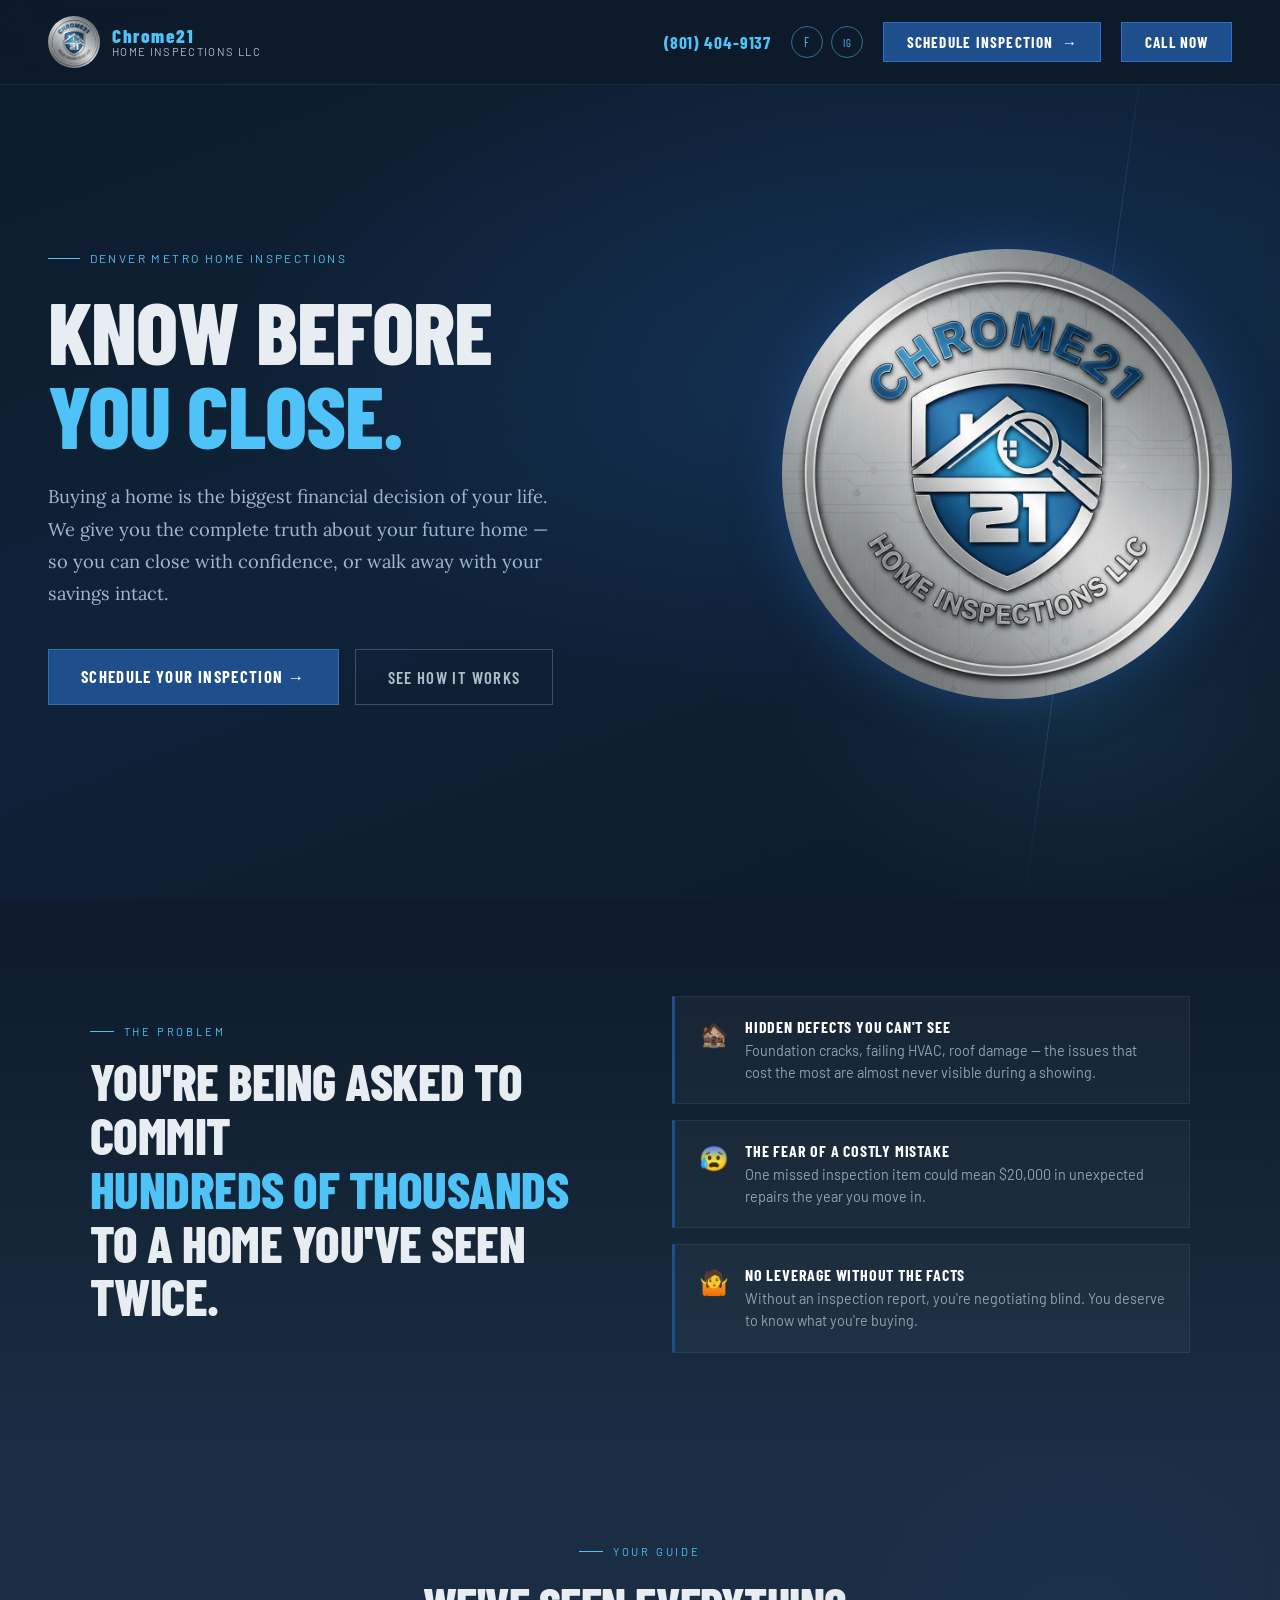
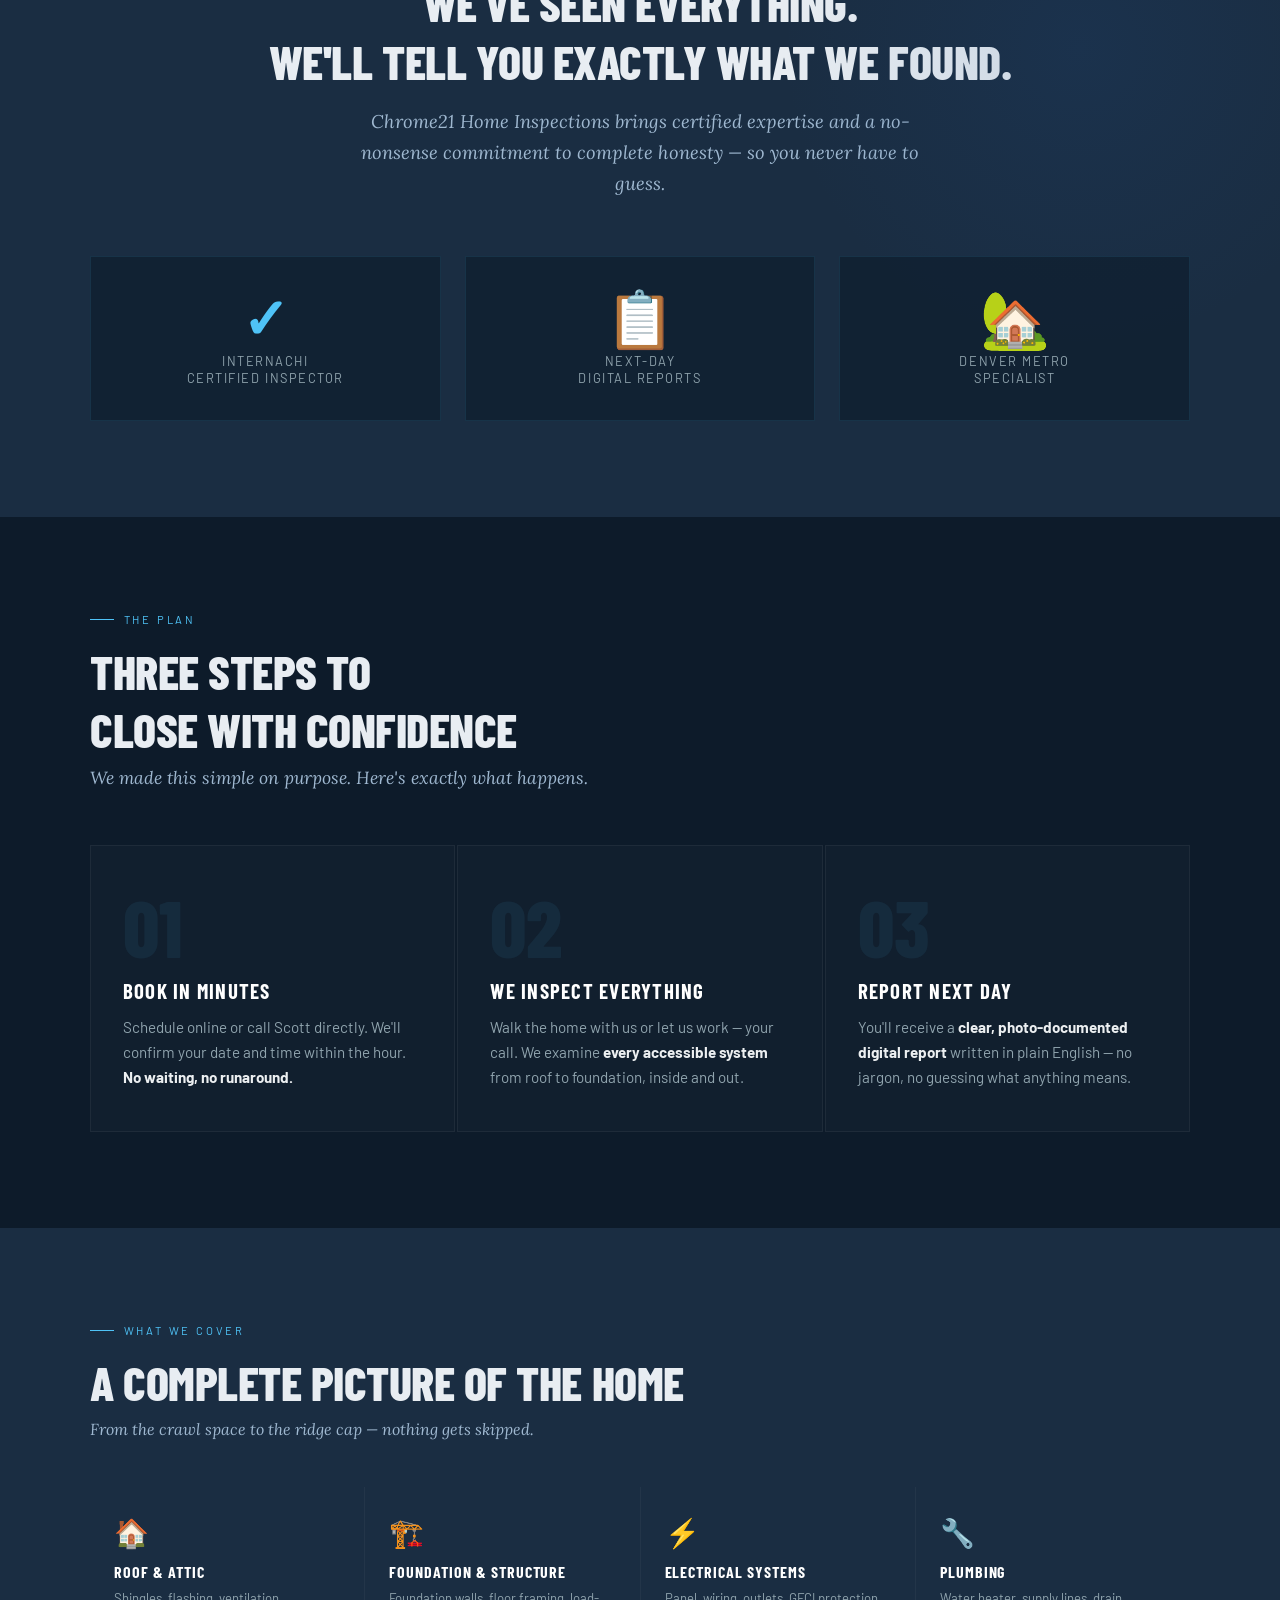
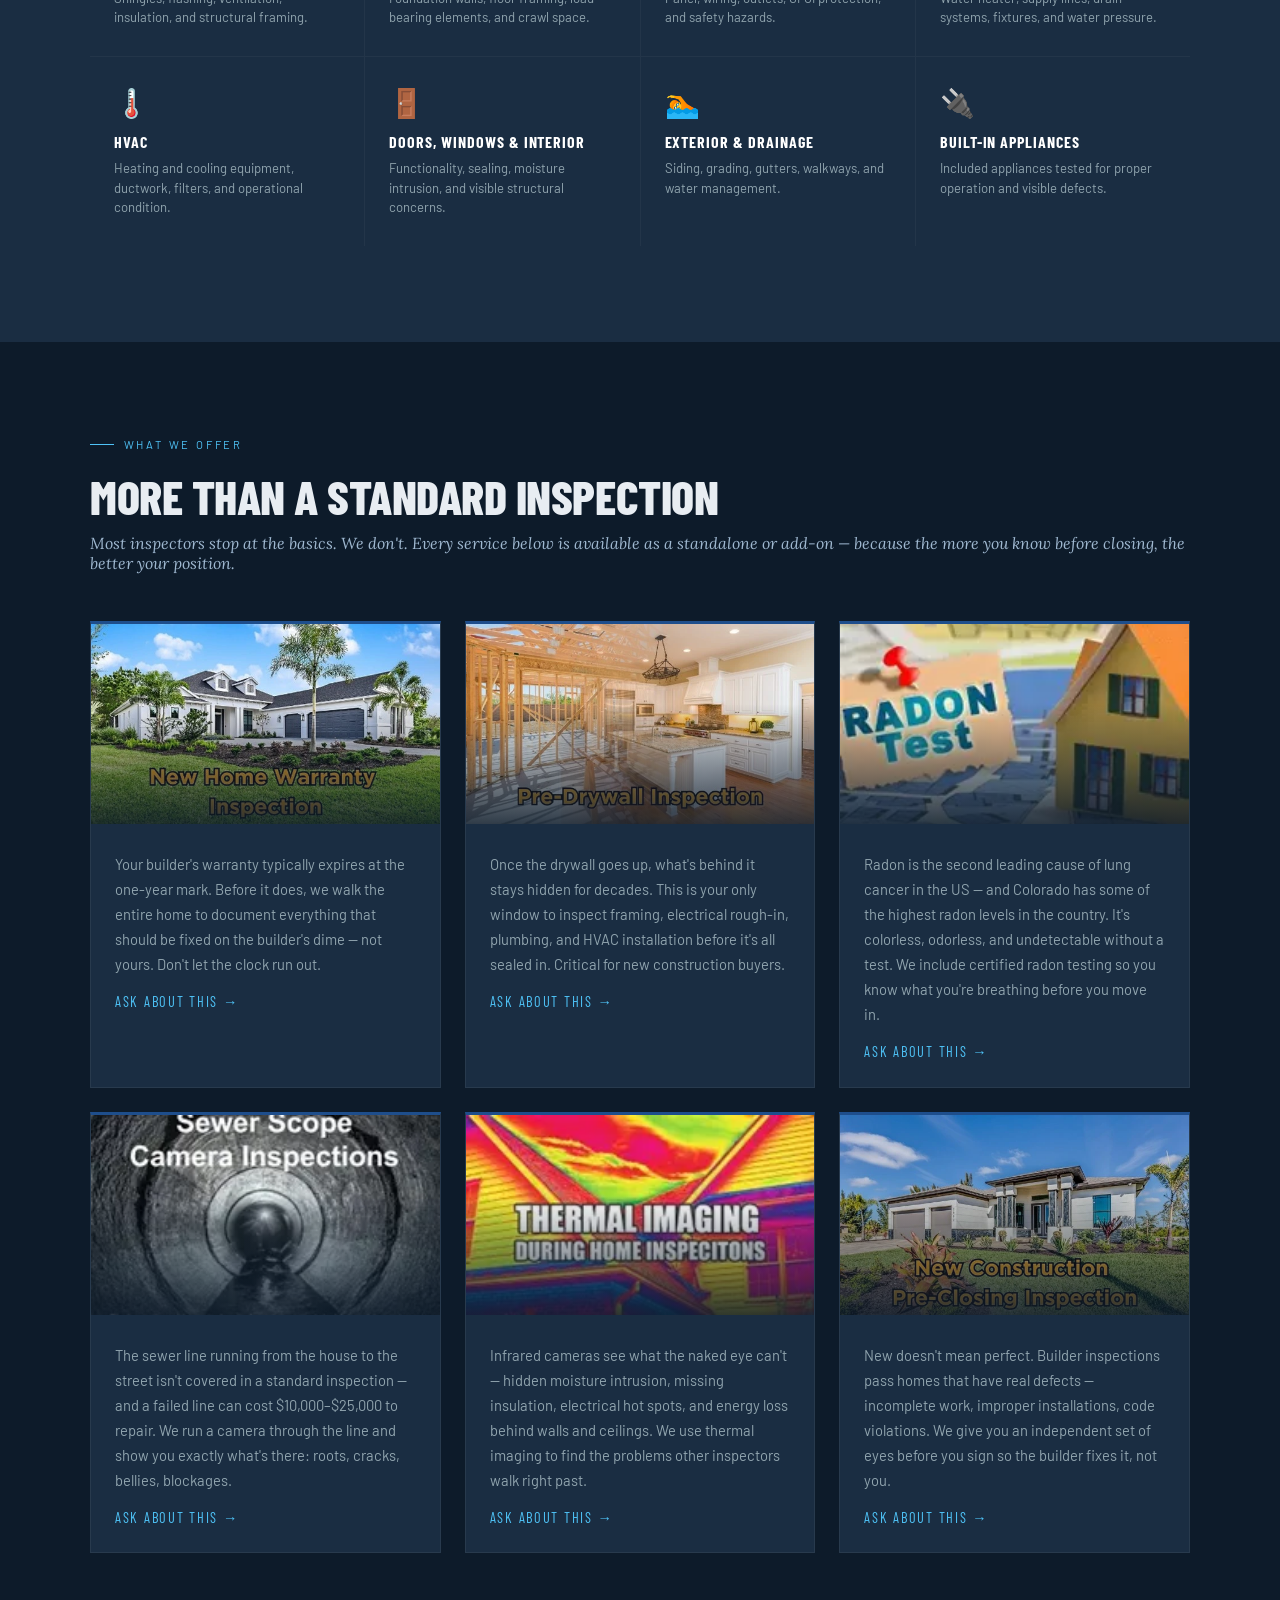
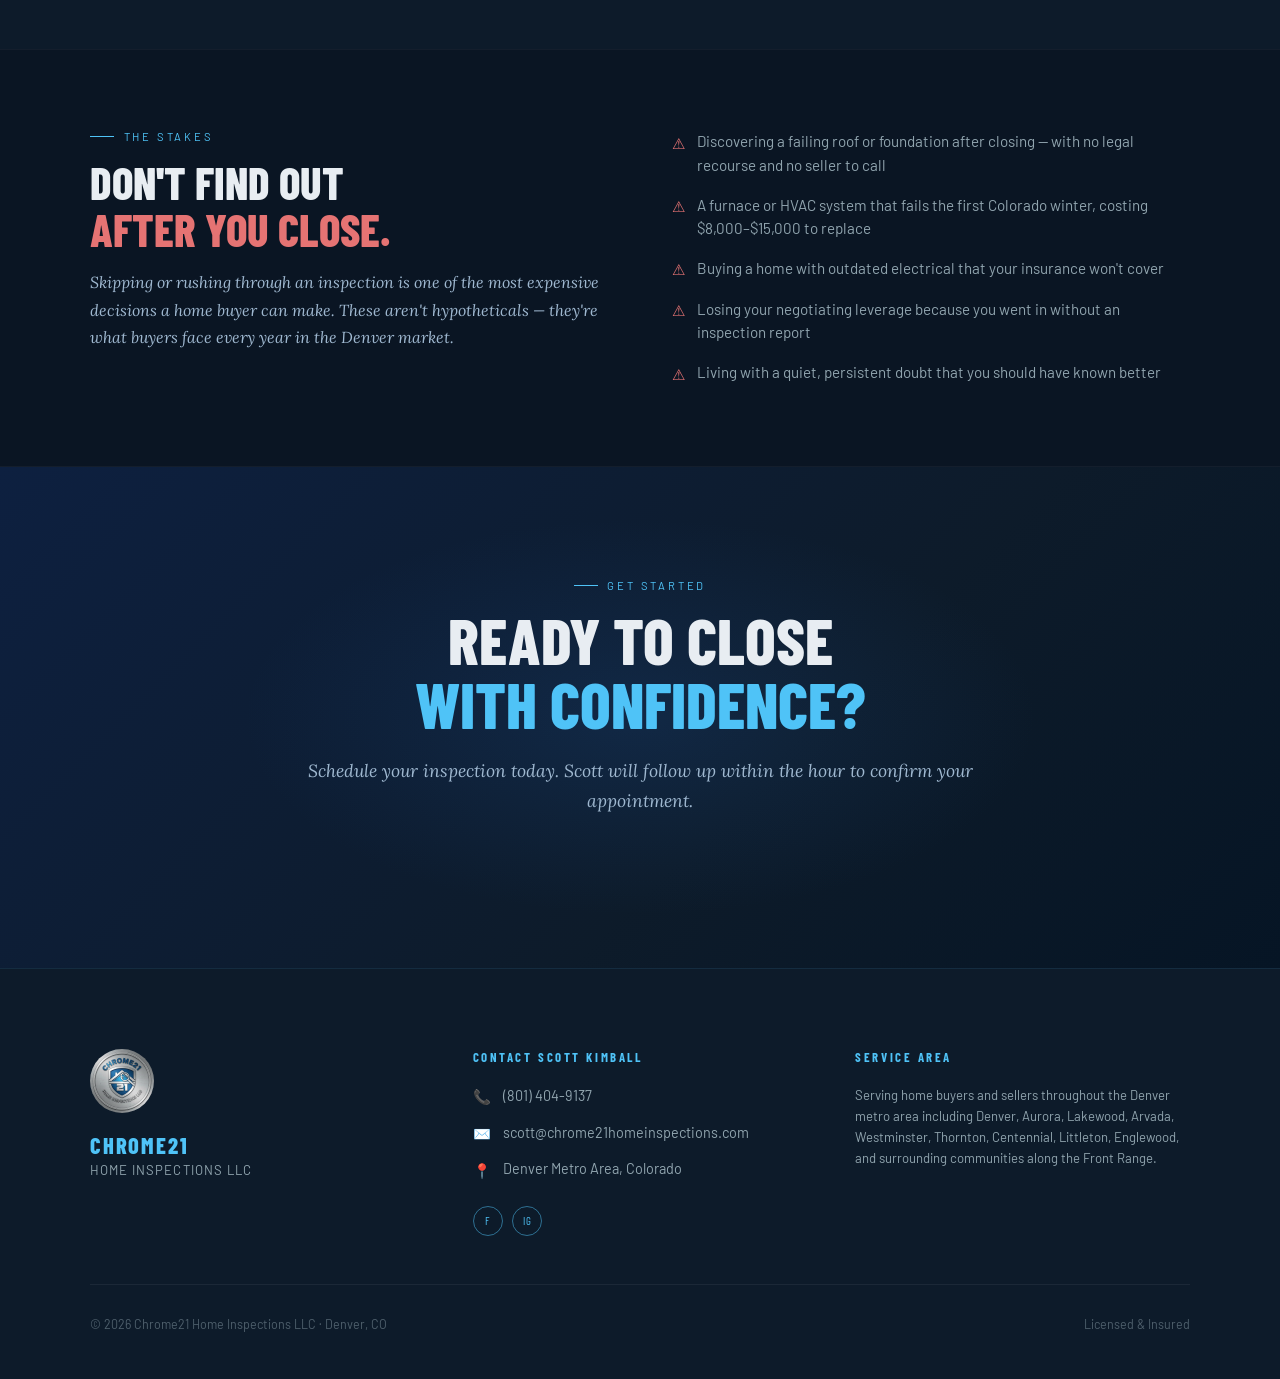
==== commit dbb19833: "adding social links and updating verbiage" ====
--- a/chrome21/index.html
+++ b/chrome21/index.html
@@ -6,7 +6,7 @@
   <title>Chrome21 Home Inspections | Denver, CO</title>
 
   <!-- SEO & Open Graph -->
-  <meta name="description" content="Chrome21 Home Inspections LLC — Professional home inspections in the Denver metro area. Certified inspector, same-day reports, plain-English findings. Call Scott Kimball at (801) 404-9137.">
+  <meta name="description" content="Chrome21 Home Inspections LLC — Professional home inspections in the Denver metro area. Certified inspector, next-day reports, plain-English findings. Call Scott Kimball at (801) 404-9137.">
   <meta name="keywords" content="home inspection Denver, home inspector Denver CO, Chrome21 home inspections, Scott Kimball inspector, Denver home inspection">
   <meta property="og:title" content="Chrome21 Home Inspections | Denver, CO">
   <meta property="og:description" content="Know before you close. Professional home inspections serving the Denver metro area.">
@@ -35,7 +35,7 @@
         "@type": "HomeAndConstructionBusiness",
         "@id": "https://chrome21homeinspections.com/#organization",
         "name": "Chrome21 Home Inspections LLC",
-        "description": "Professional home inspections in the Denver metro area. Certified inspector, same-day digital reports, plain-English findings. Know before you close.",
+        "description": "Professional home inspections in the Denver metro area. Certified inspector, next-day digital reports, plain-English findings. Know before you close.",
         "url": "https://chrome21homeinspections.com",
         "telephone": "+1-801-404-9137",
         "email": "scott@chrome21homeinspections.com",
@@ -87,7 +87,7 @@
         "@id": "https://chrome21homeinspections.com/#webpage",
         "url": "https://chrome21homeinspections.com",
         "name": "Chrome21 Home Inspections | Denver, CO",
-        "description": "Professional home inspections in the Denver metro area. Certified inspector, same-day reports. Call Scott Kimball at (801) 404-9137.",
+        "description": "Professional home inspections in the Denver metro area. Certified inspector, next-day reports. Call Scott Kimball at (801) 404-9137.",
         "isPartOf": { "@id": "https://chrome21homeinspections.com/#website" },
         "about": { "@id": "https://chrome21homeinspections.com/#organization" },
         "primaryImageOfPage": {
@@ -114,6 +114,22 @@
     </div>
     <div class="nav-right">
       <a href="tel:8014049137" class="nav-phone">(801) 404-9137</a>
+      <div class="nav-social">
+        <a href="https://www.facebook.com/profile.php?id=61587031170309"
+           class="social-link social-link--facebook"
+           target="_blank"
+           rel="noopener noreferrer"
+           aria-label="Chrome21 Home Inspections on Facebook">
+          <span>f</span>
+        </a>
+        <a href="https://www.instagram.com/chrome21homeinspections"
+           class="social-link social-link--instagram"
+           target="_blank"
+           rel="noopener noreferrer"
+           aria-label="Chrome21 Home Inspections on Instagram">
+          <span>IG</span>
+        </a>
+      </div>
       <a href="#schedule" class="nav-cta nav-cta-schedule">Schedule Inspection <span class="nav-cta-arrow" aria-hidden="true">→</span></a>
       <a href="tel:8014049137" class="nav-cta nav-cta-call">Call Now</a>
     </div>
@@ -205,7 +221,7 @@
           </div>
           <div class="credential-card">
             <div class="credential-number">📋</div>
-            <div class="credential-label">Same-Day<br>Digital Reports</div>
+            <div class="credential-label">Next-Day<br>Digital Reports</div>
           </div>
           <div class="credential-card">
             <div class="credential-number">🏡</div>
@@ -236,7 +252,7 @@
           </div>
           <div class="step">
             <div class="step-num">03</div>
-            <h3>Report Same Day</h3>
+            <h3>Report Next Day</h3>
             <p>You'll receive a <strong>clear, photo-documented digital report</strong> written in plain English — no jargon, no guessing what anything means.</p>
           </div>
         </div>
@@ -486,6 +502,22 @@
             <span>Denver Metro Area, Colorado</span>
           </li>
         </ul>
+        <div class="footer-social">
+          <a href="https://www.facebook.com/profile.php?id=61587031170309"
+             class="social-link social-link--facebook"
+             target="_blank"
+             rel="noopener noreferrer"
+             aria-label="Chrome21 Home Inspections on Facebook">
+            <span>f</span>
+          </a>
+          <a href="https://www.instagram.com/chrome21homeinspections"
+             class="social-link social-link--instagram"
+             target="_blank"
+             rel="noopener noreferrer"
+             aria-label="Chrome21 Home Inspections on Instagram">
+            <span>IG</span>
+          </a>
+        </div>
       </div>
 
       <div class="contact-col">
--- a/chrome21/css/styles.css
+++ b/chrome21/css/styles.css
@@ -107,6 +107,57 @@
   color: white;
 }
 
+.nav-social {
+  display: flex;
+  align-items: center;
+  gap: 0.5rem;
+}
+
+.social-link {
+  width: 32px;
+  height: 32px;
+  border-radius: 50%;
+  border: 1px solid rgba(78,195,247,0.5);
+  display: inline-flex;
+  align-items: center;
+  justify-content: center;
+  color: var(--chrome-accent);
+  text-decoration: none;
+  font-family: 'Barlow Condensed', sans-serif;
+  font-size: 0.78rem;
+  letter-spacing: 0.08em;
+  text-transform: uppercase;
+  transition: background 0.2s ease, color 0.2s ease, border-color 0.2s ease, transform 0.2s ease;
+}
+
+.social-link span {
+  pointer-events: none;
+}
+
+.social-link:hover {
+  background: var(--chrome-accent);
+  color: var(--chrome-dark);
+  border-color: var(--chrome-accent);
+  transform: translateY(-1px);
+}
+
+.social-link--instagram span {
+  font-size: 0.68rem;
+}
+
+.footer-social {
+  margin-top: 1.5rem;
+  display: flex;
+  align-items: center;
+  gap: 0.6rem;
+}
+
+.footer-social .social-link {
+  width: 30px;
+  height: 30px;
+  font-size: 0.7rem;
+}
+
 .nav-cta-call {
   display: none;
 }
@@ -744,10 +795,7 @@
 .service-card-media-overlay {
   position: absolute;
   inset: 0;
-  display: flex;
-  align-items: flex-end;
-  padding: 1.25rem 1.5rem;
-  pointer-events: none;
+  display: none;
 }
 
 .service-card-title {
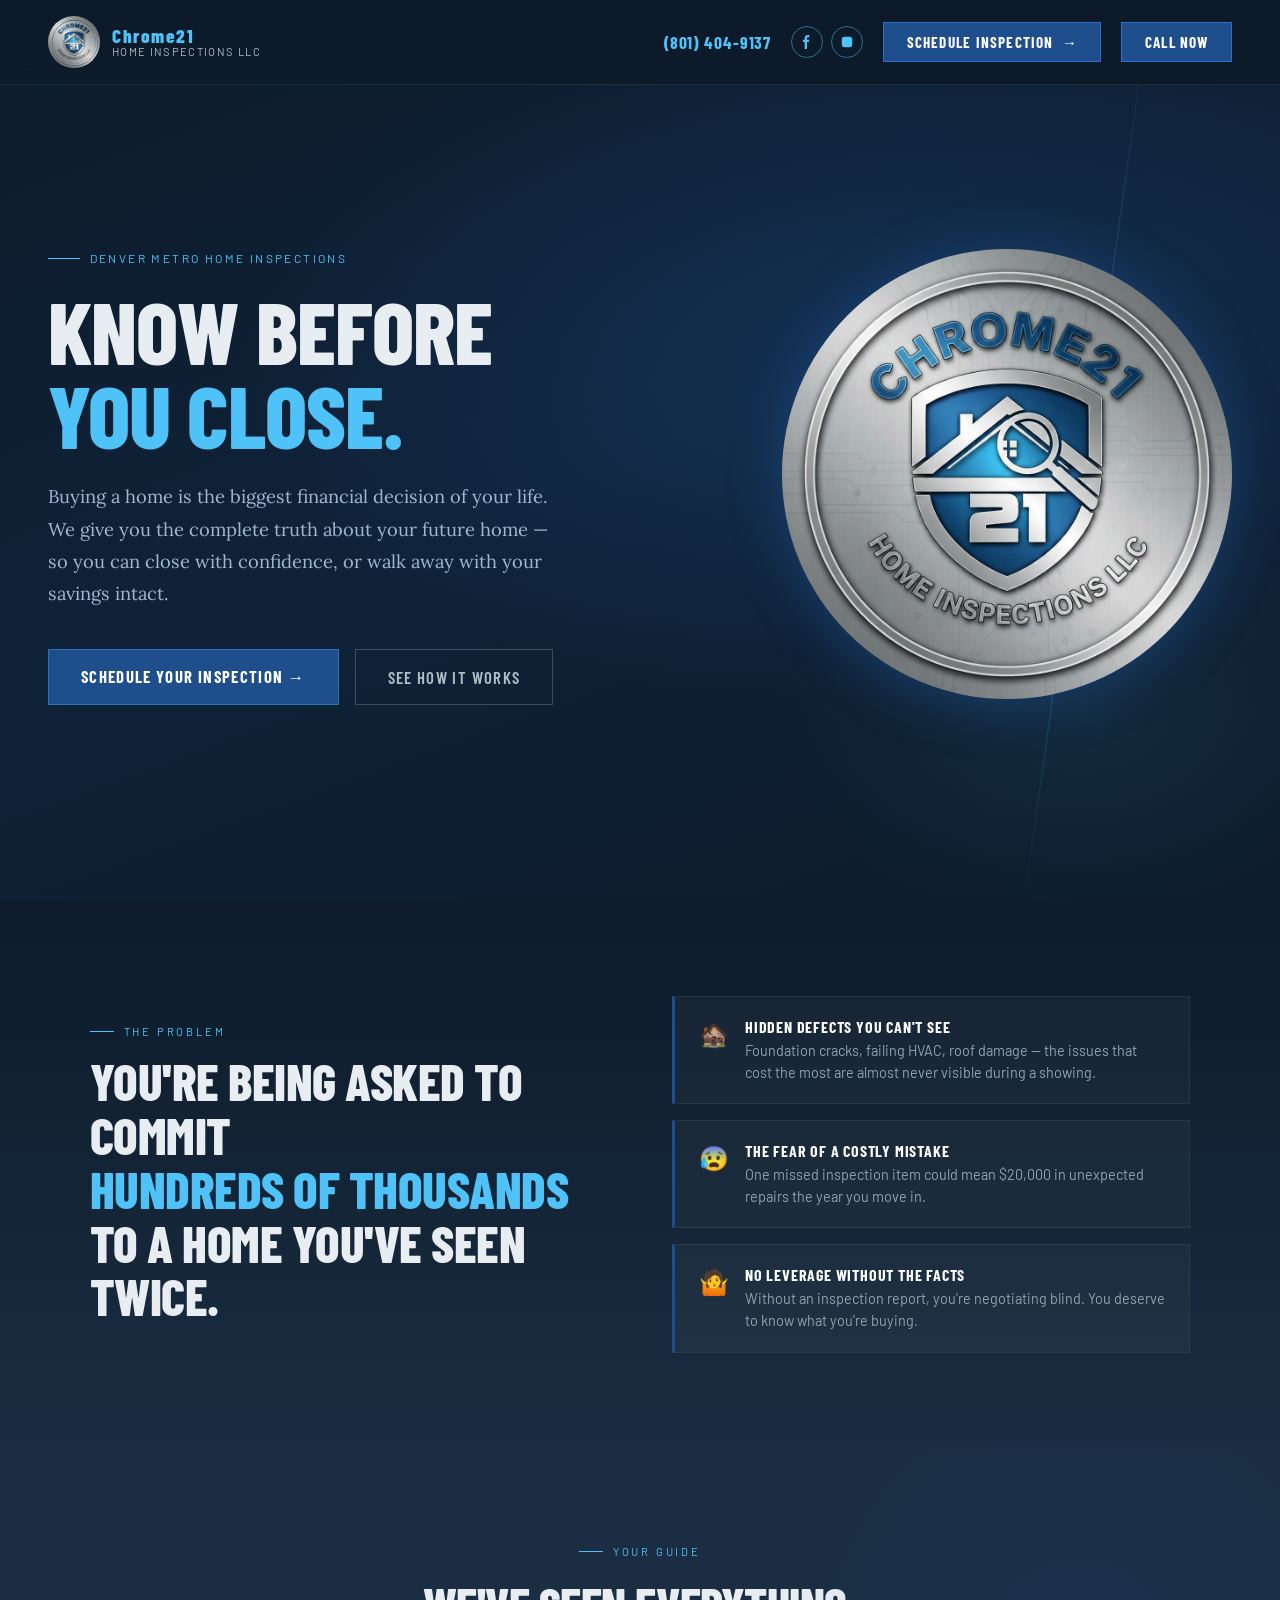
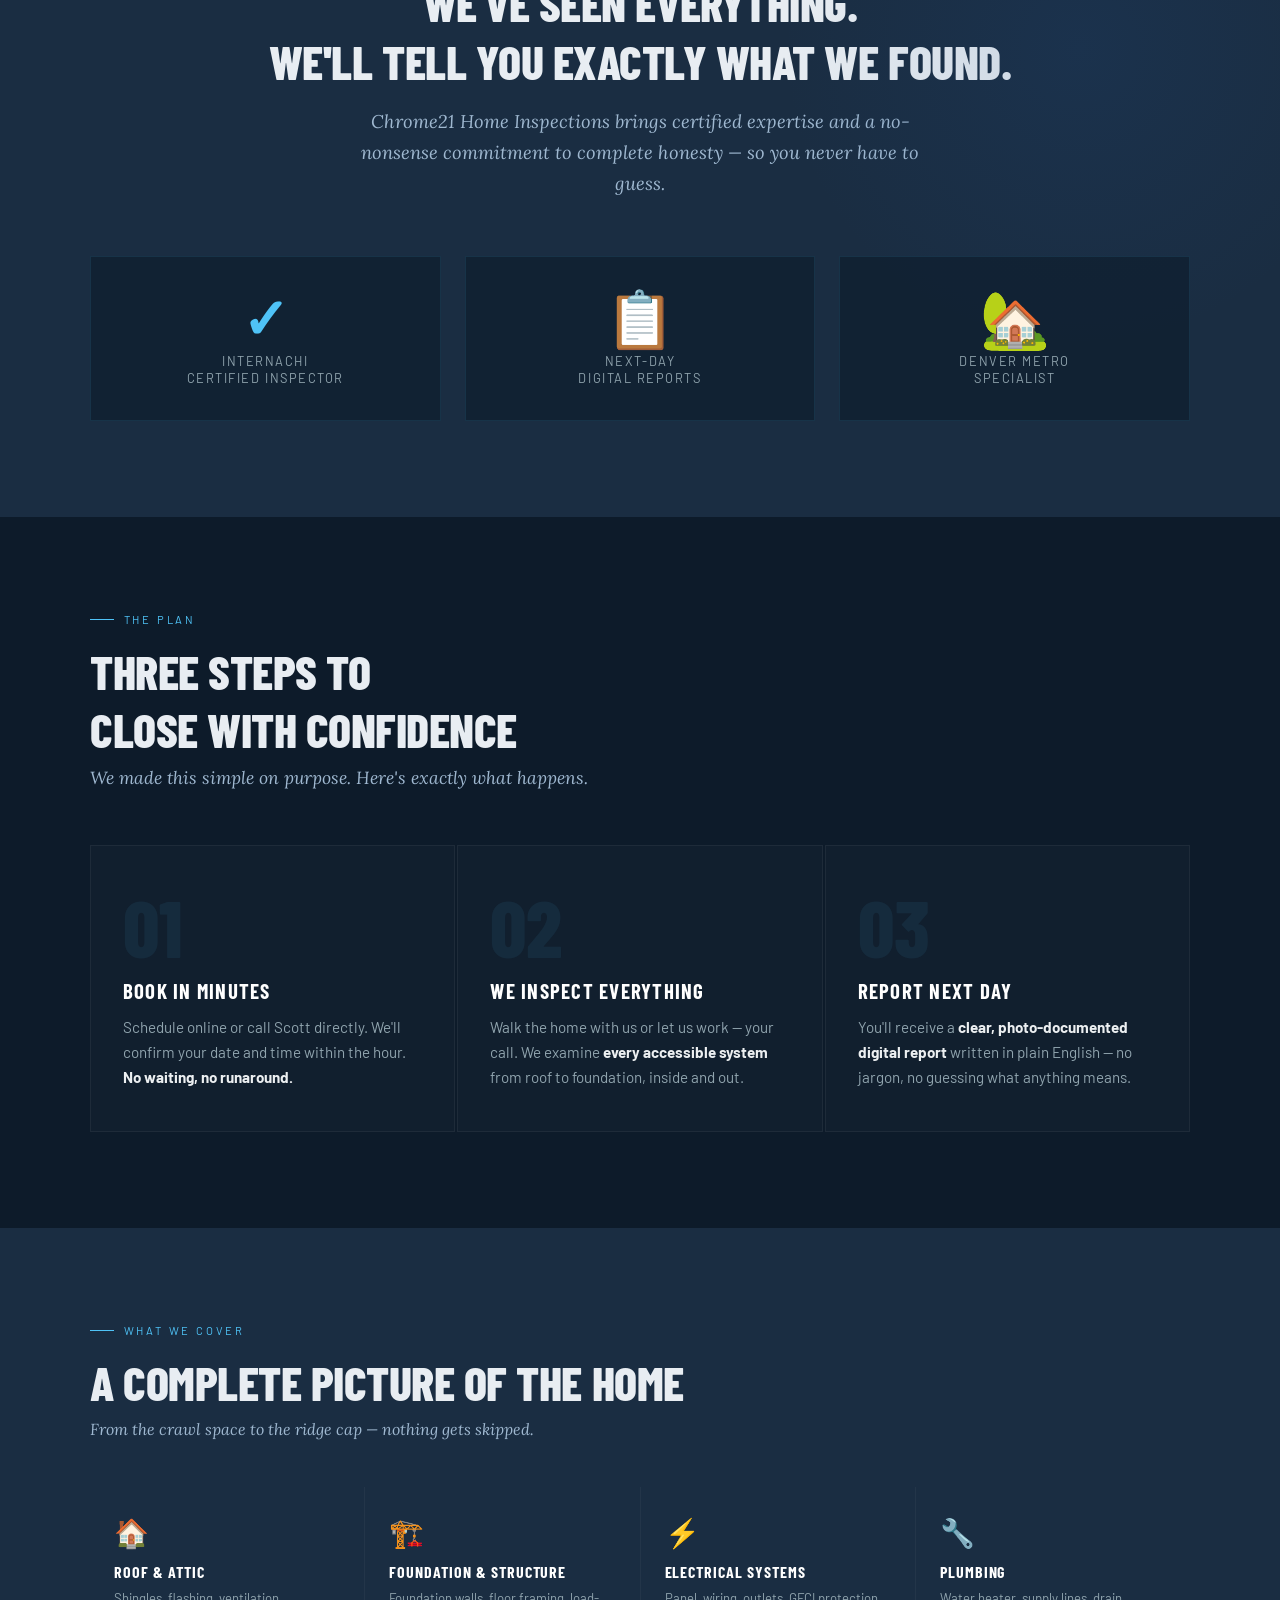
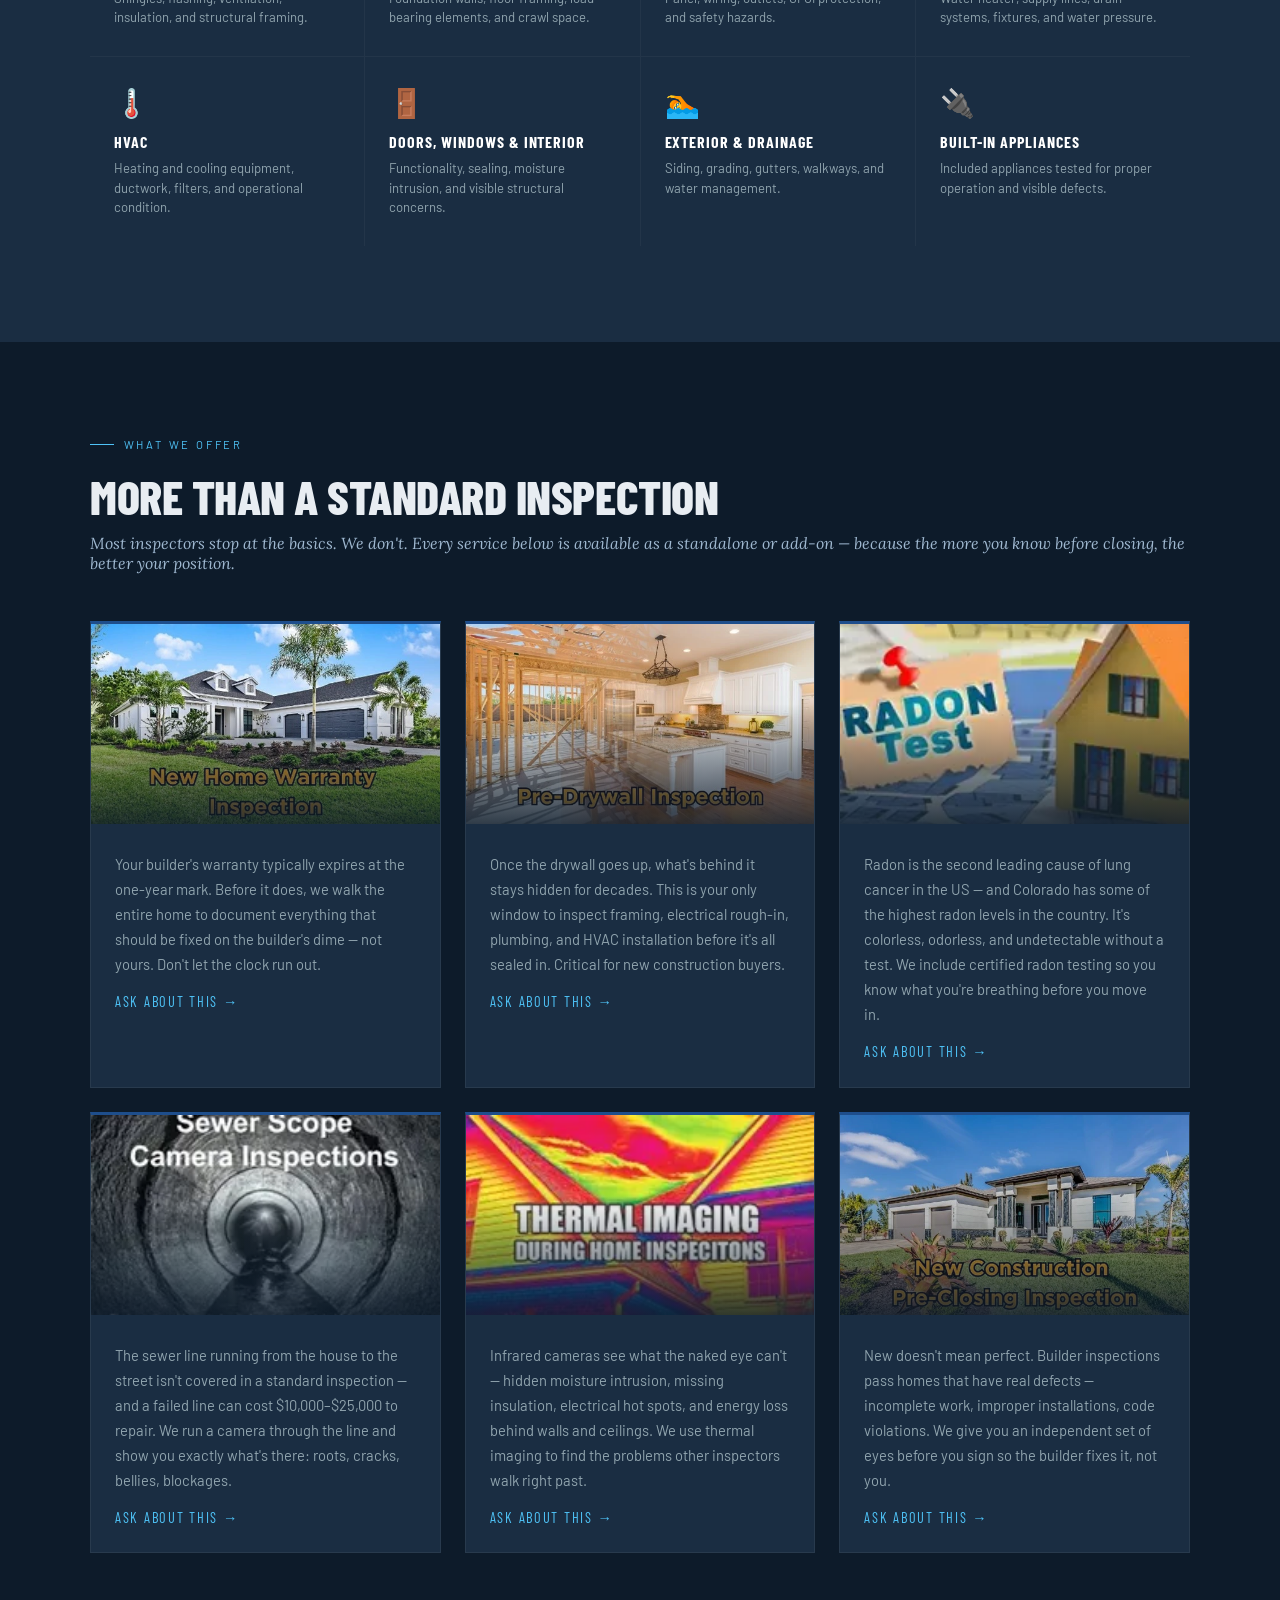
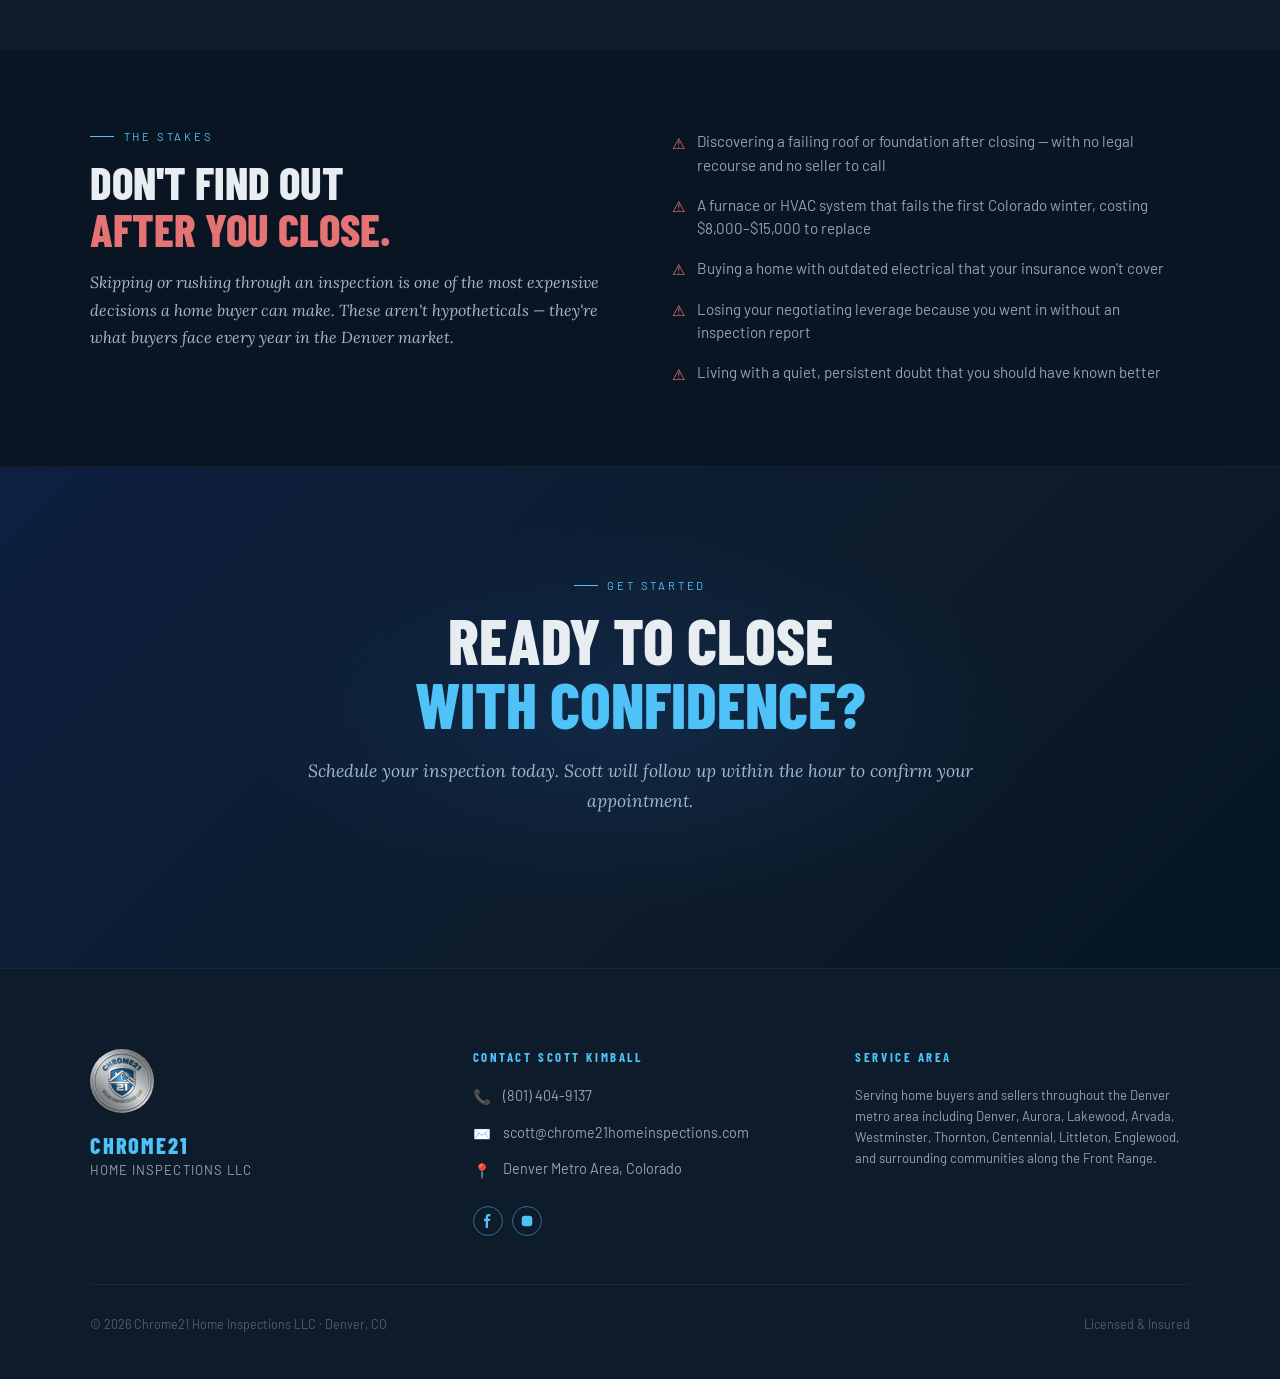
==== commit a6872609: "updating logos" ====
--- a/chrome21/index.html
+++ b/chrome21/index.html
@@ -120,14 +120,20 @@
            target="_blank"
            rel="noopener noreferrer"
            aria-label="Chrome21 Home Inspections on Facebook">
-          <span>f</span>
+          <svg class="social-icon" viewBox="0 0 24 24" aria-hidden="true" focusable="false">
+            <path d="M13.5 4H16V0h-2.5C9.9 0 8 2.1 8 5.6V8H5v4h3v12h4V12h3.1L16 8H12V5.6C12 4.5 12.4 4 13.5 4Z"></path>
+          </svg>
         </a>
         <a href="https://www.instagram.com/chrome21homeinspections"
            class="social-link social-link--instagram"
            target="_blank"
            rel="noopener noreferrer"
            aria-label="Chrome21 Home Inspections on Instagram">
-          <span>IG</span>
+          <svg class="social-icon" viewBox="0 0 24 24" aria-hidden="true" focusable="false">
+            <rect x="3" y="3" width="18" height="18" rx="5" ry="5"></rect>
+            <circle cx="12" cy="12" r="4.2"></circle>
+            <circle cx="17" cy="7" r="1.3"></circle>
+          </svg>
         </a>
       </div>
       <a href="#schedule" class="nav-cta nav-cta-schedule">Schedule Inspection <span class="nav-cta-arrow" aria-hidden="true">→</span></a>
@@ -508,14 +514,20 @@
              target="_blank"
              rel="noopener noreferrer"
              aria-label="Chrome21 Home Inspections on Facebook">
-            <span>f</span>
+            <svg class="social-icon" viewBox="0 0 24 24" aria-hidden="true" focusable="false">
+              <path d="M13.5 4H16V0h-2.5C9.9 0 8 2.1 8 5.6V8H5v4h3v12h4V12h3.1L16 8H12V5.6C12 4.5 12.4 4 13.5 4Z"></path>
+            </svg>
           </a>
           <a href="https://www.instagram.com/chrome21homeinspections"
              class="social-link social-link--instagram"
              target="_blank"
              rel="noopener noreferrer"
              aria-label="Chrome21 Home Inspections on Instagram">
-            <span>IG</span>
+            <svg class="social-icon" viewBox="0 0 24 24" aria-hidden="true" focusable="false">
+              <rect x="3" y="3" width="18" height="18" rx="5" ry="5"></rect>
+              <circle cx="12" cy="12" r="4.2"></circle>
+              <circle cx="17" cy="7" r="1.3"></circle>
+            </svg>
           </a>
         </div>
       </div>
--- a/chrome21/css/styles.css
+++ b/chrome21/css/styles.css
@@ -130,10 +130,6 @@
   transition: background 0.2s ease, color 0.2s ease, border-color 0.2s ease, transform 0.2s ease;
 }
 
-.social-link span {
-  pointer-events: none;
-}
-
 .social-link:hover {
   background: var(--chrome-accent);
   color: var(--chrome-dark);
@@ -141,8 +137,10 @@
   transform: translateY(-1px);
 }
 
-.social-link--instagram span {
-  font-size: 0.68rem;
+.social-icon {
+  width: 14px;
+  height: 14px;
+  fill: currentColor;
 }
 
 .footer-social {
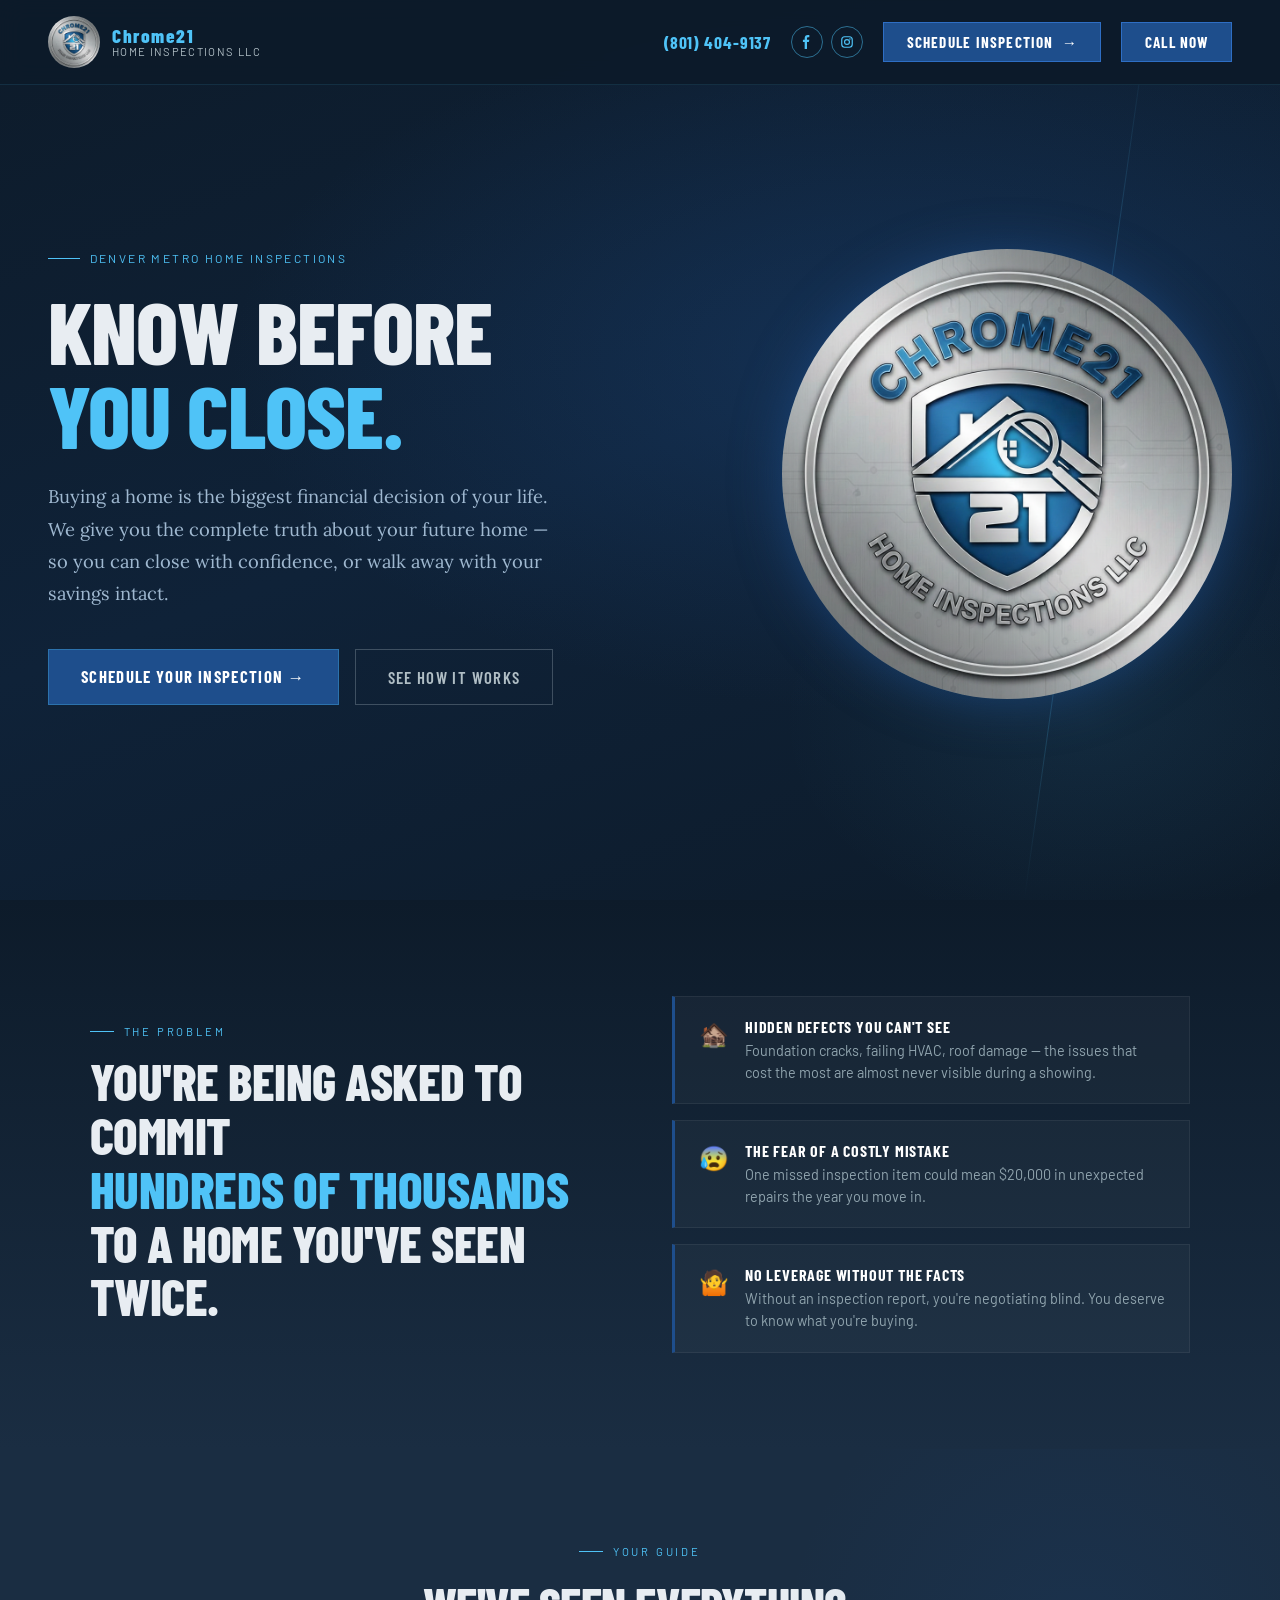
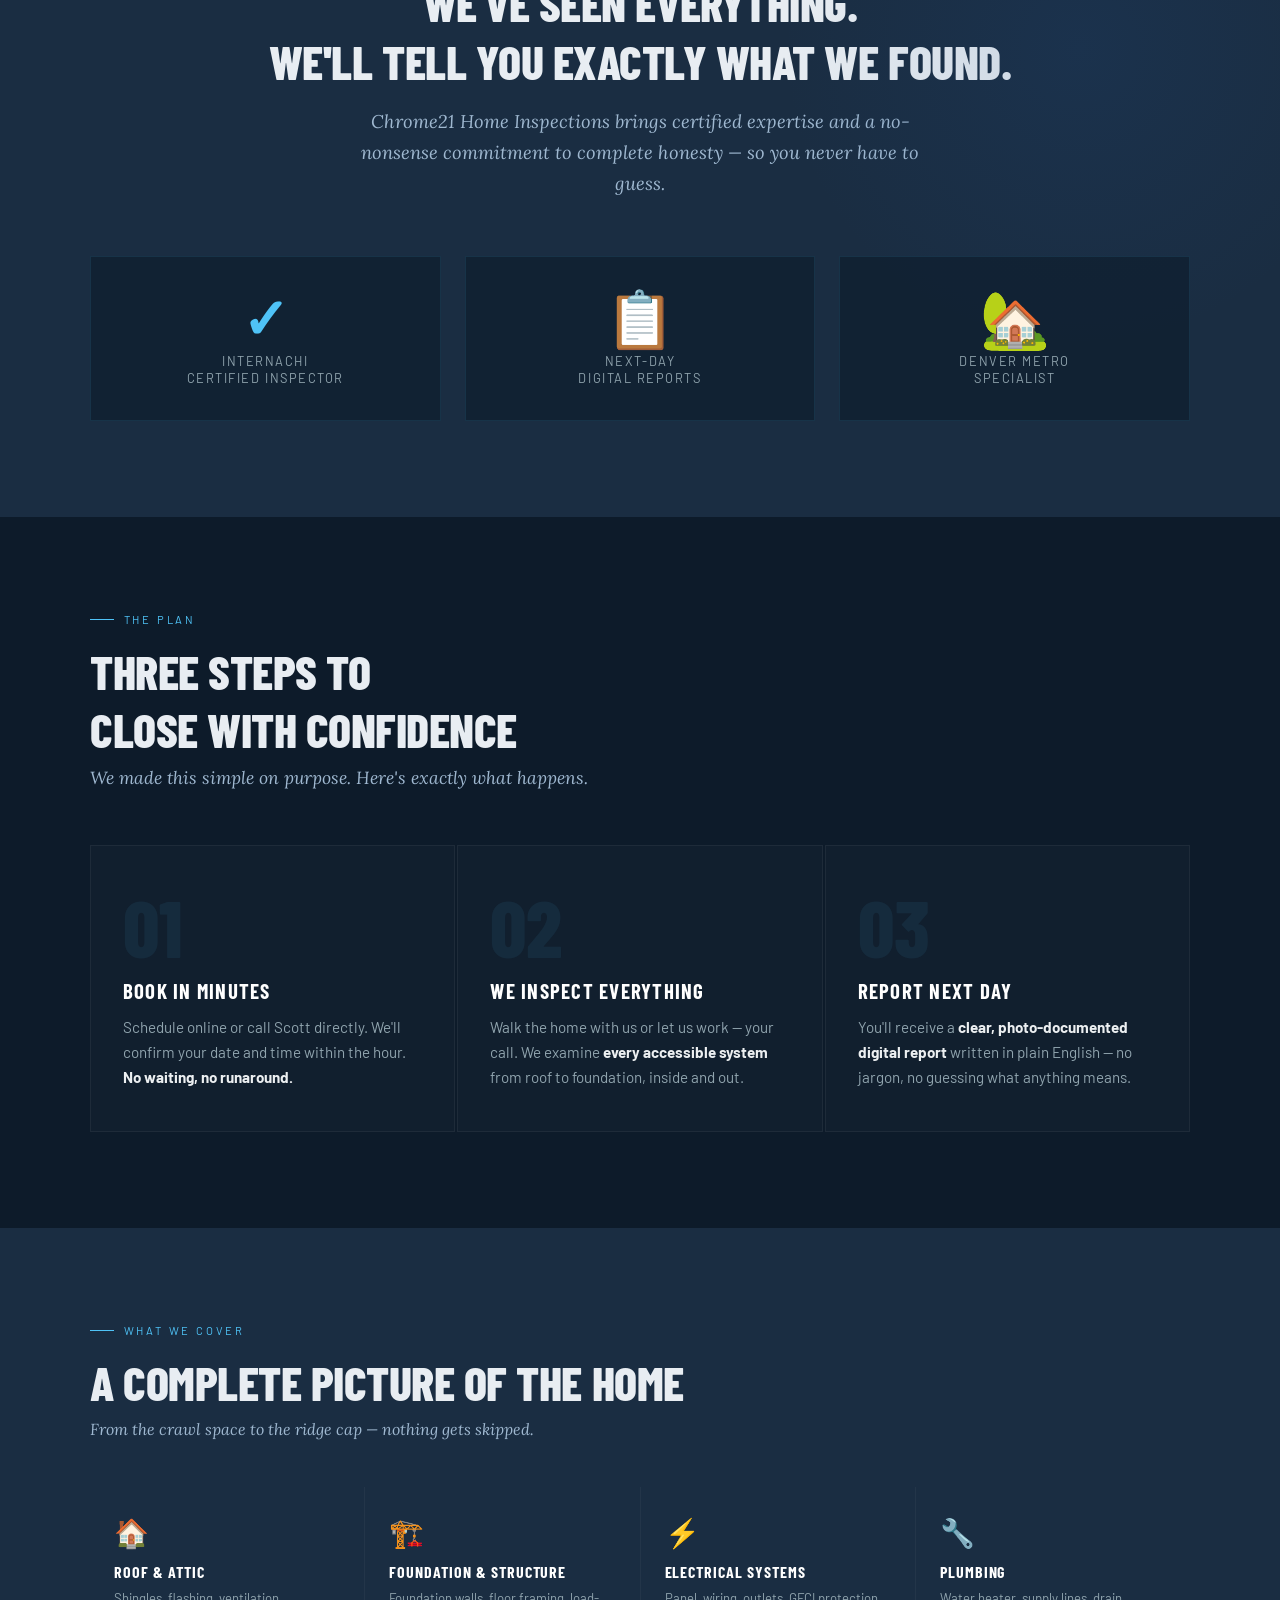
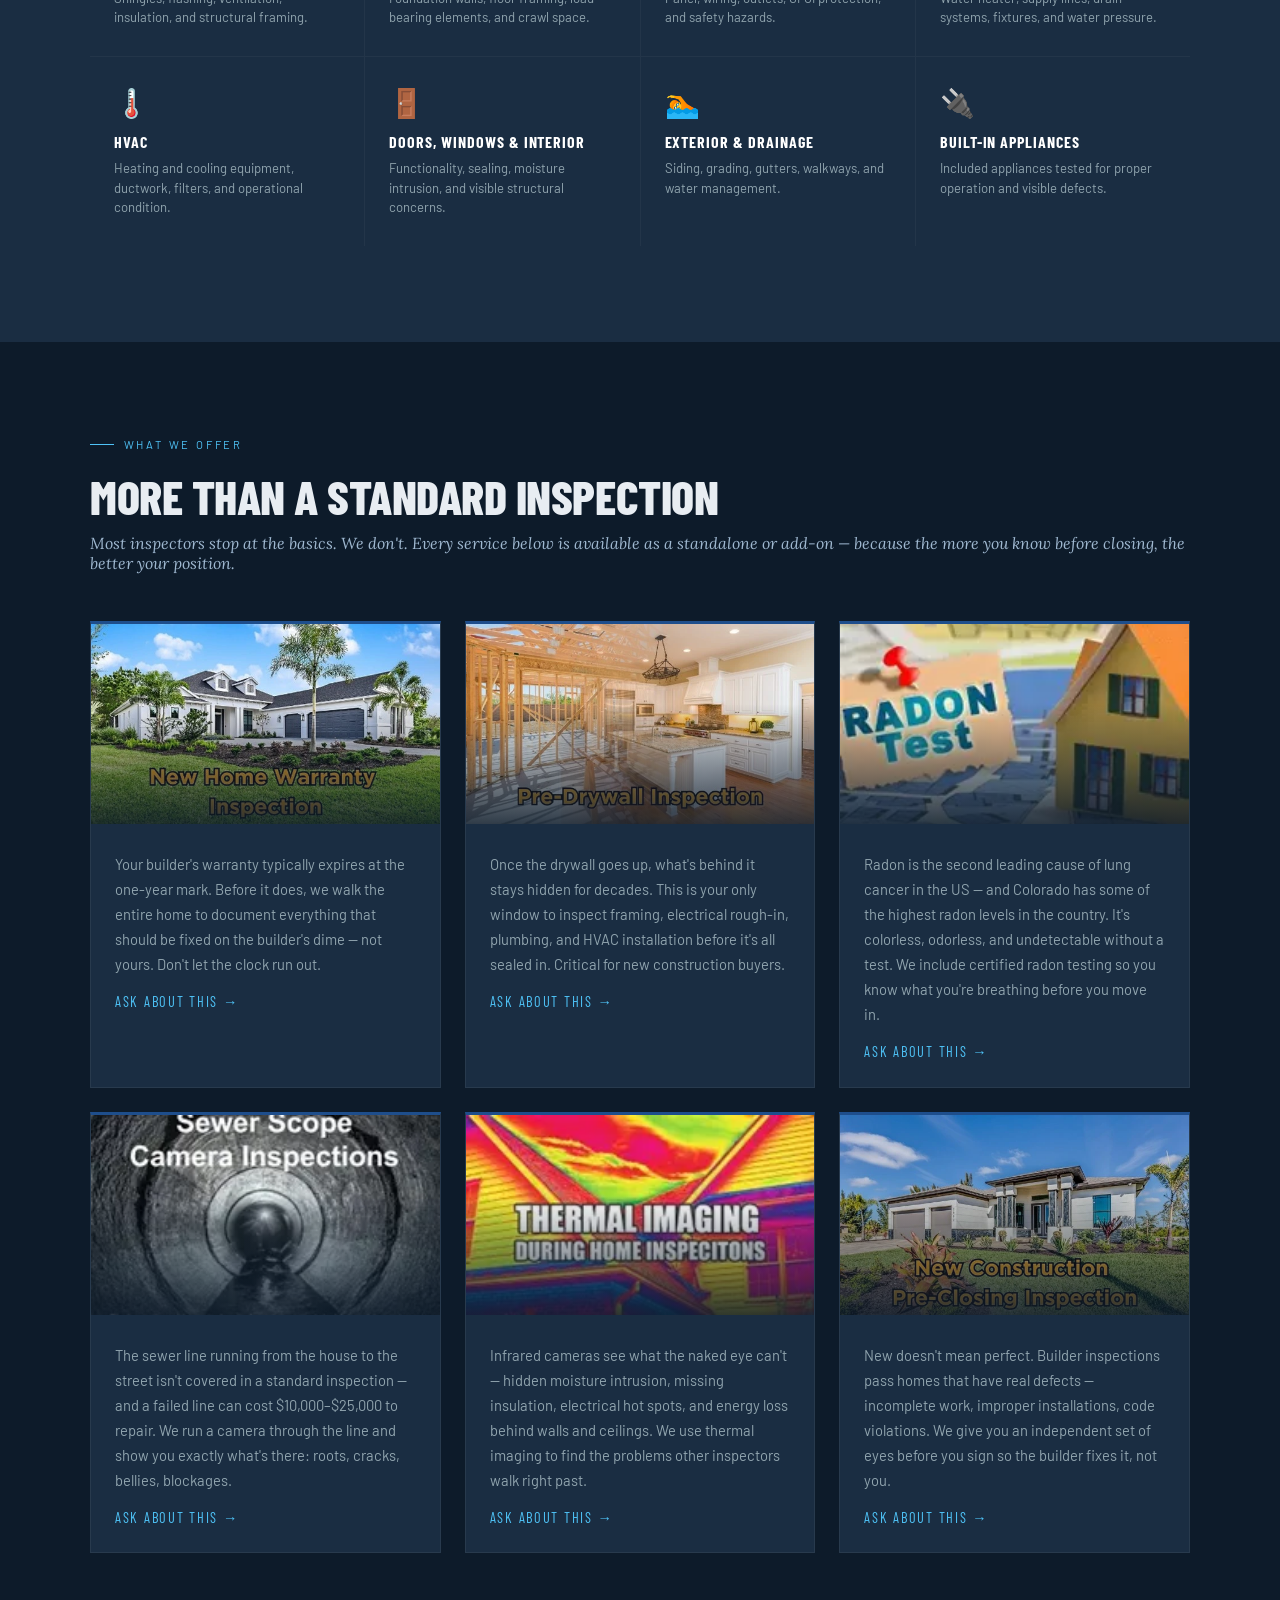
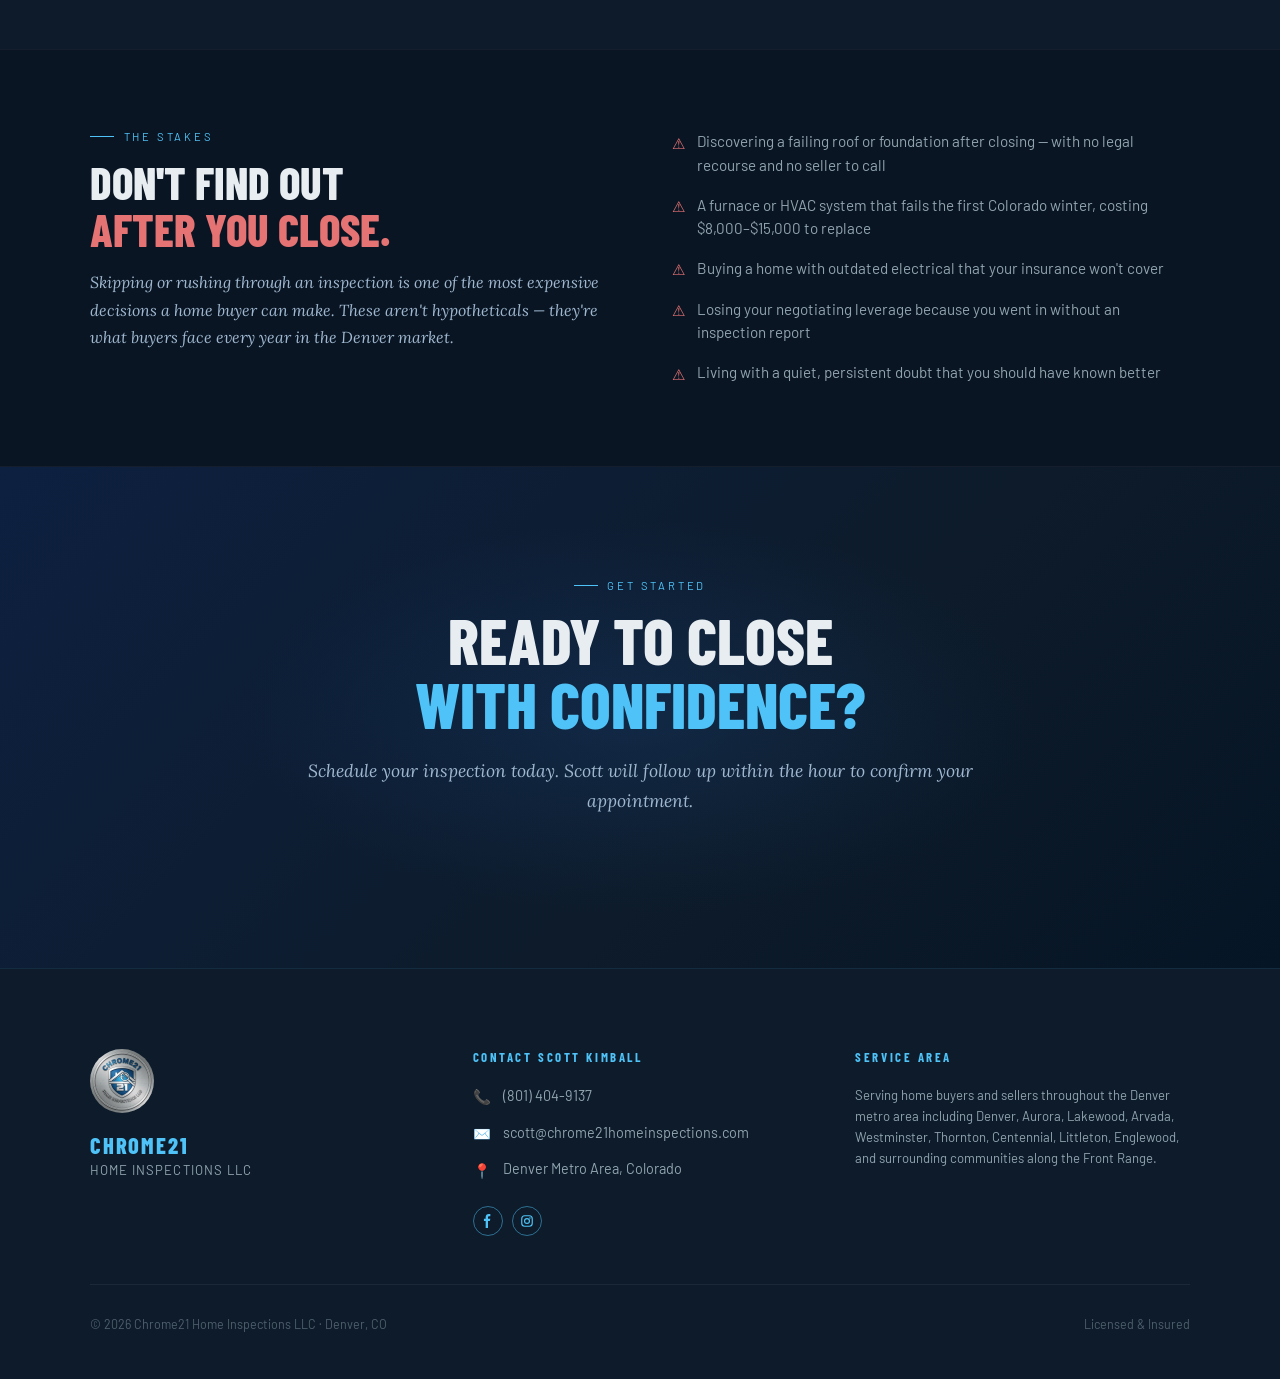
==== commit d404ad6b: "minor updates" ====
--- a/chrome21/index.html
+++ b/chrome21/index.html
@@ -130,9 +130,9 @@
            rel="noopener noreferrer"
            aria-label="Chrome21 Home Inspections on Instagram">
           <svg class="social-icon" viewBox="0 0 24 24" aria-hidden="true" focusable="false">
-            <rect x="3" y="3" width="18" height="18" rx="5" ry="5"></rect>
-            <circle cx="12" cy="12" r="4.2"></circle>
-            <circle cx="17" cy="7" r="1.3"></circle>
+            <rect x="3" y="3" width="18" height="18" rx="5" ry="5" fill="none" stroke="currentColor" stroke-width="2"></rect>
+            <circle cx="12" cy="12" r="4.2" fill="none" stroke="currentColor" stroke-width="2"></circle>
+            <circle cx="17" cy="7" r="1.3" fill="currentColor"></circle>
           </svg>
         </a>
       </div>
@@ -524,9 +524,9 @@
              rel="noopener noreferrer"
              aria-label="Chrome21 Home Inspections on Instagram">
             <svg class="social-icon" viewBox="0 0 24 24" aria-hidden="true" focusable="false">
-              <rect x="3" y="3" width="18" height="18" rx="5" ry="5"></rect>
-              <circle cx="12" cy="12" r="4.2"></circle>
-              <circle cx="17" cy="7" r="1.3"></circle>
+              <rect x="3" y="3" width="18" height="18" rx="5" ry="5" fill="none" stroke="currentColor" stroke-width="2"></rect>
+              <circle cx="12" cy="12" r="4.2" fill="none" stroke="currentColor" stroke-width="2"></circle>
+              <circle cx="17" cy="7" r="1.3" fill="currentColor"></circle>
             </svg>
           </a>
         </div>
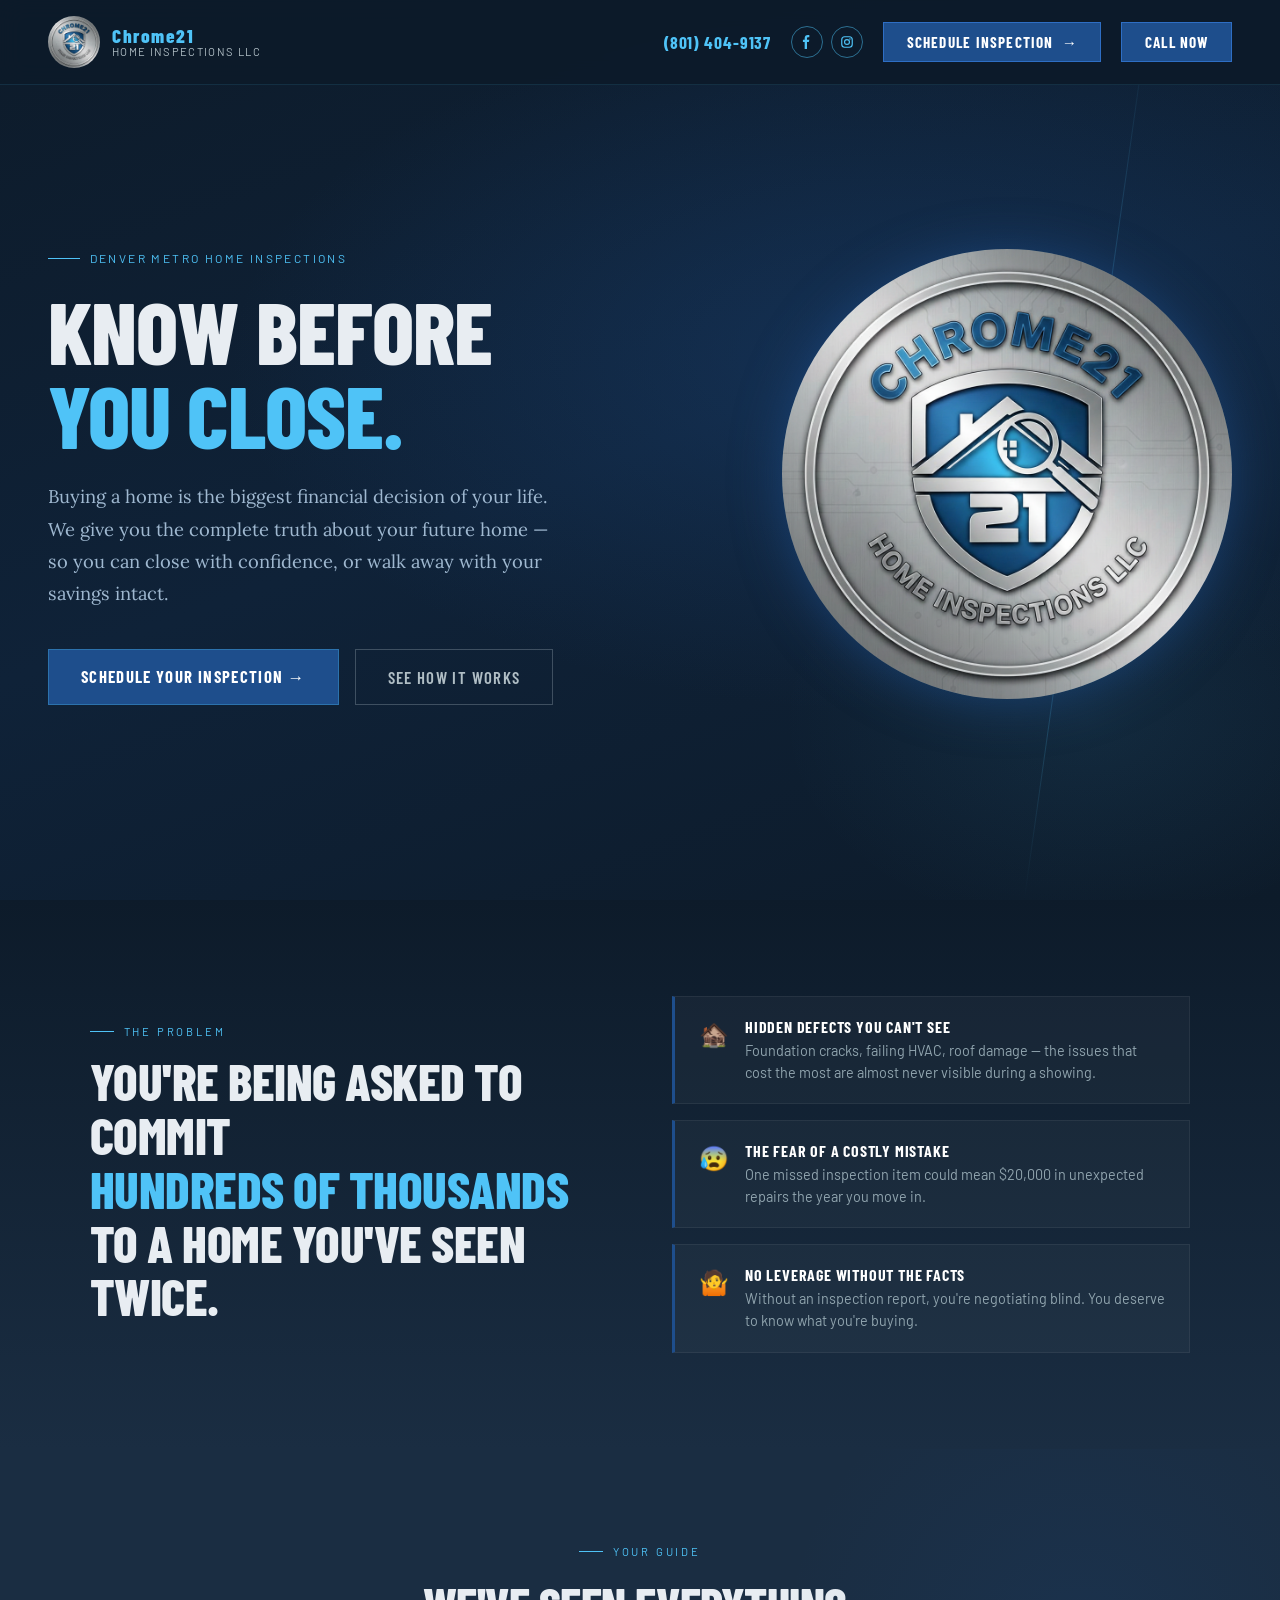
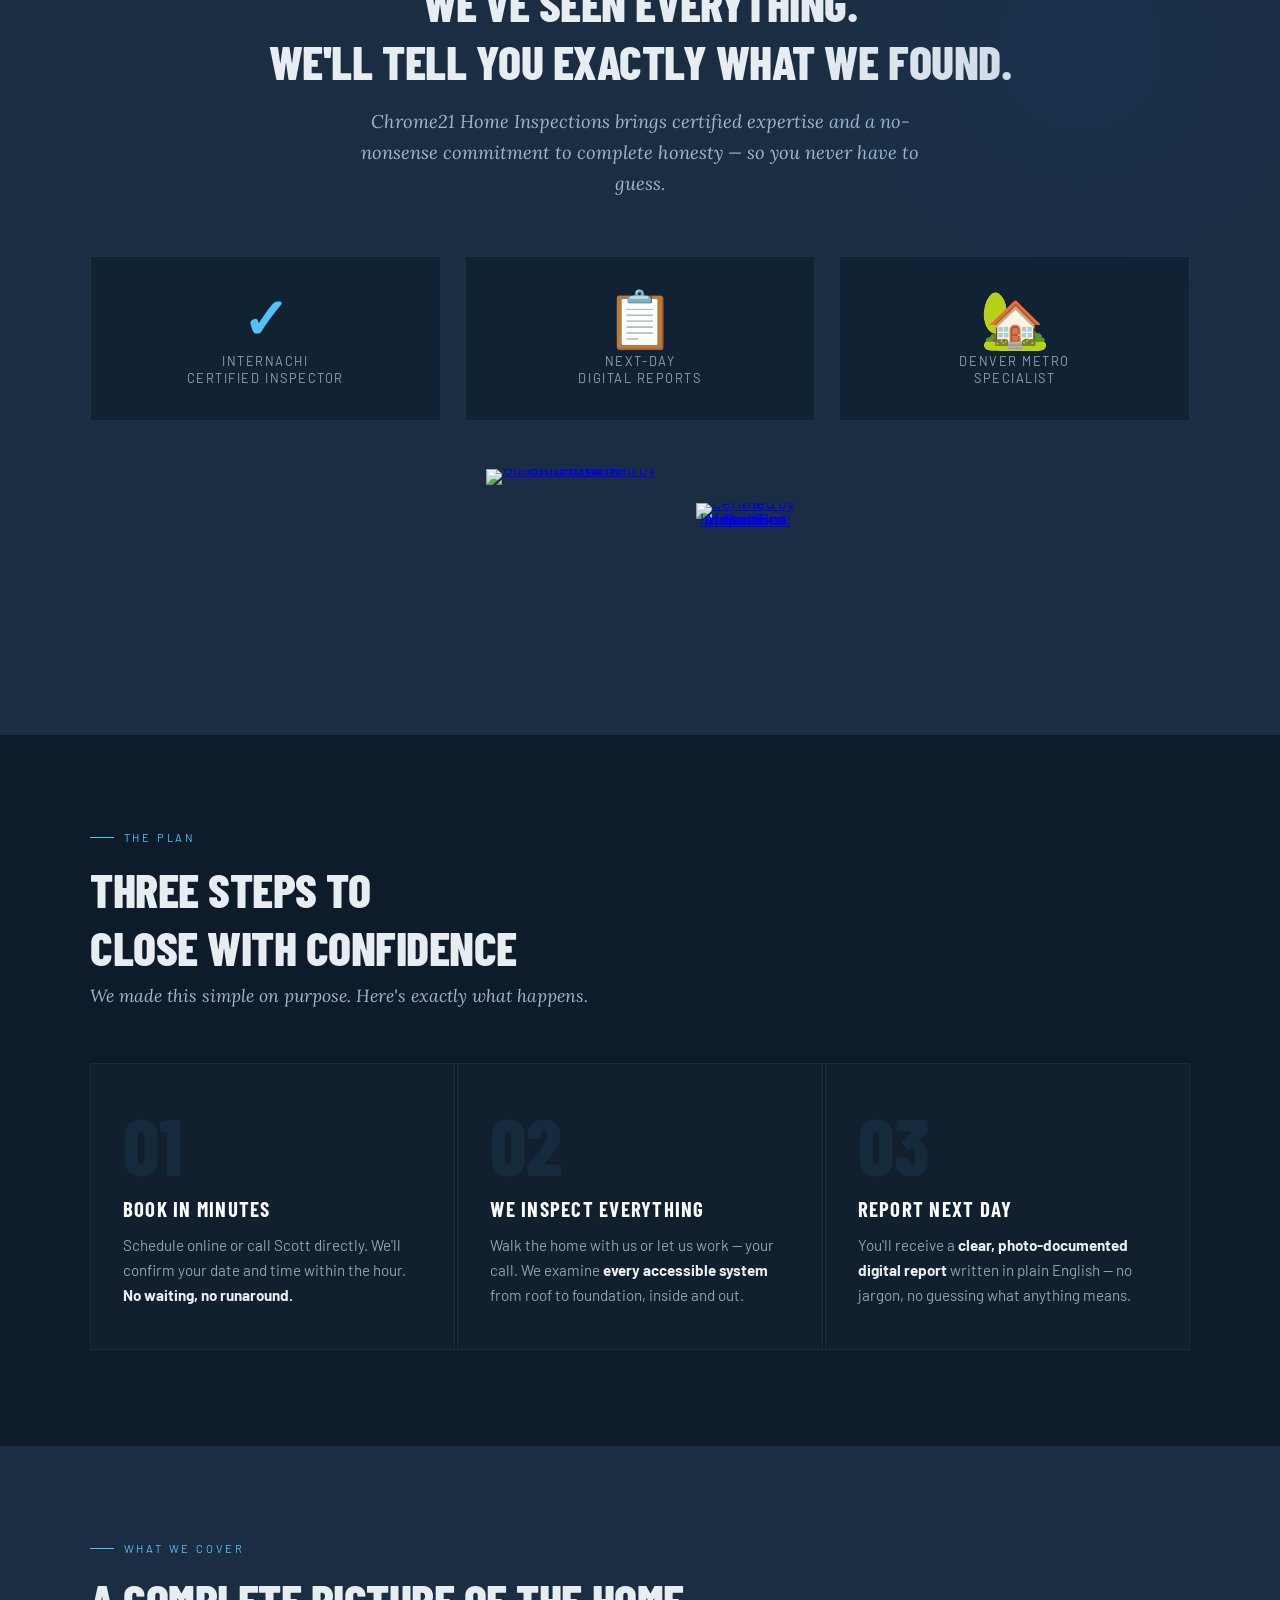
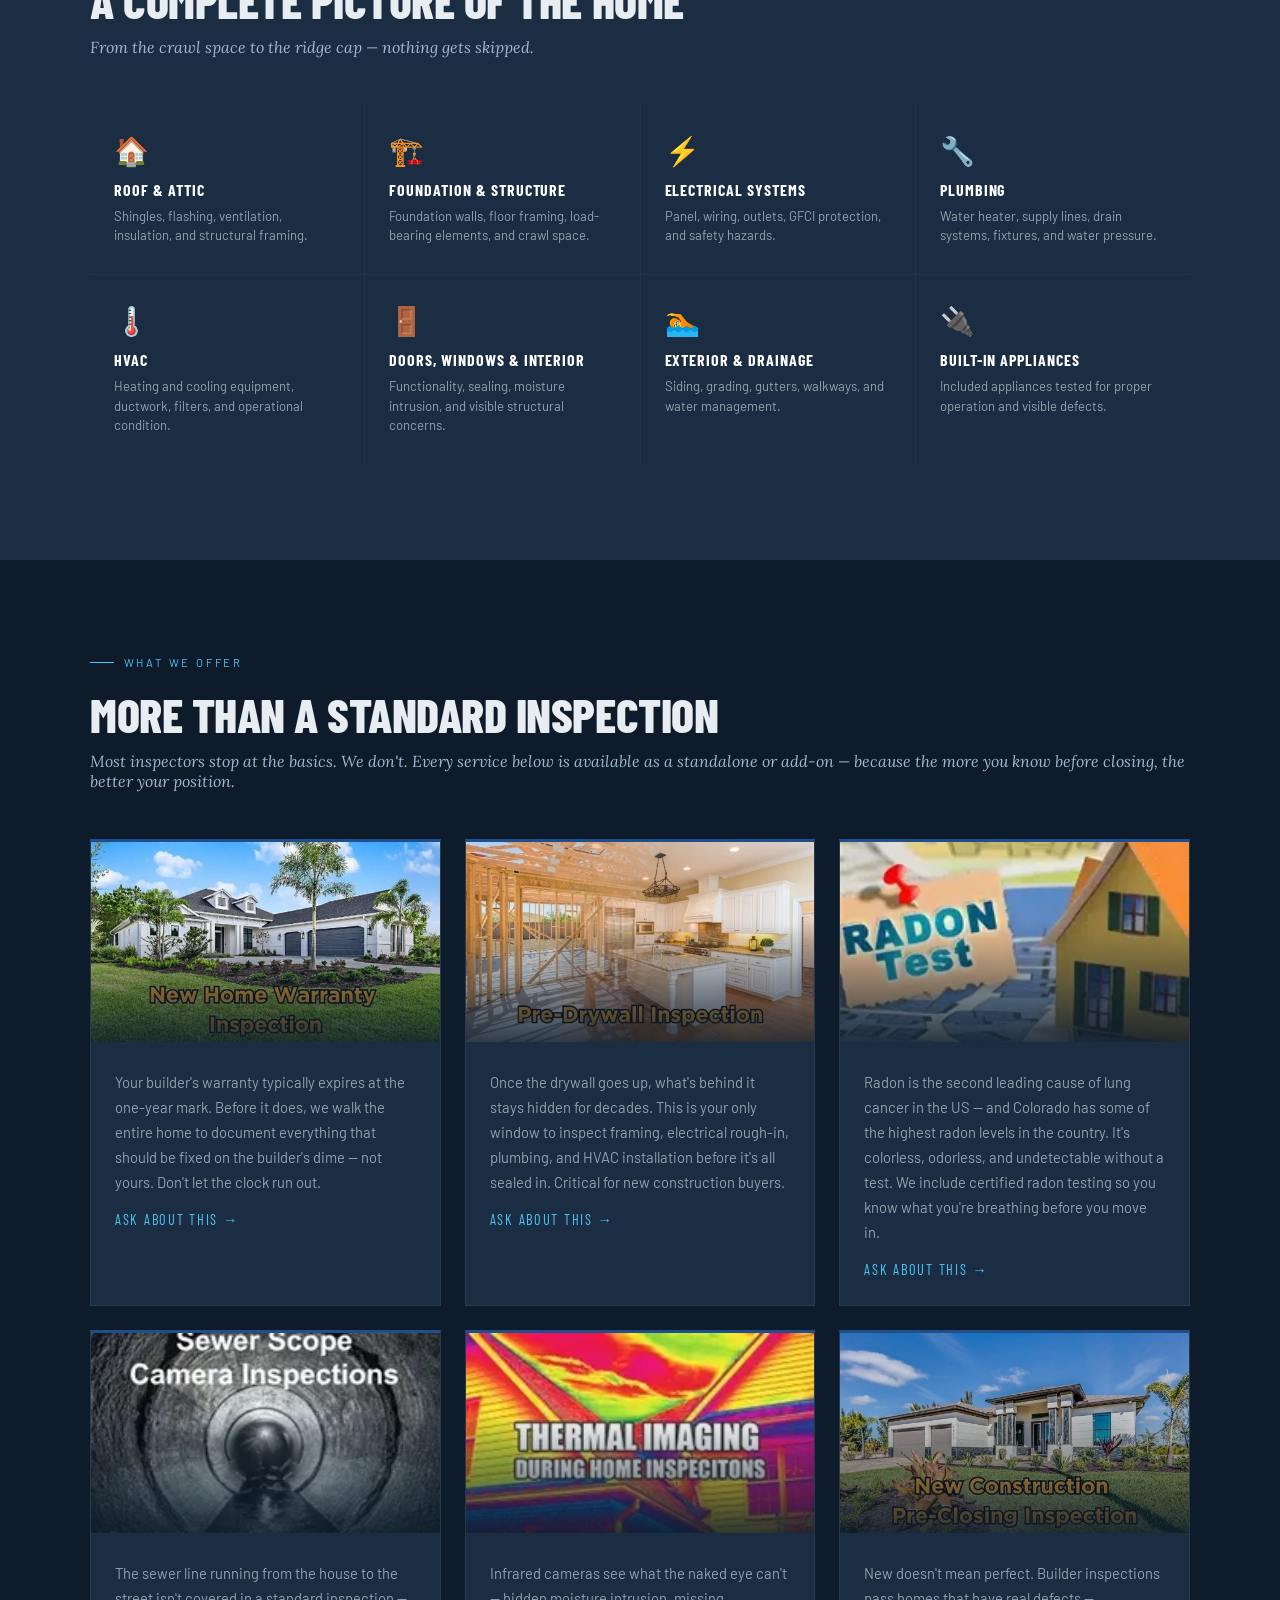
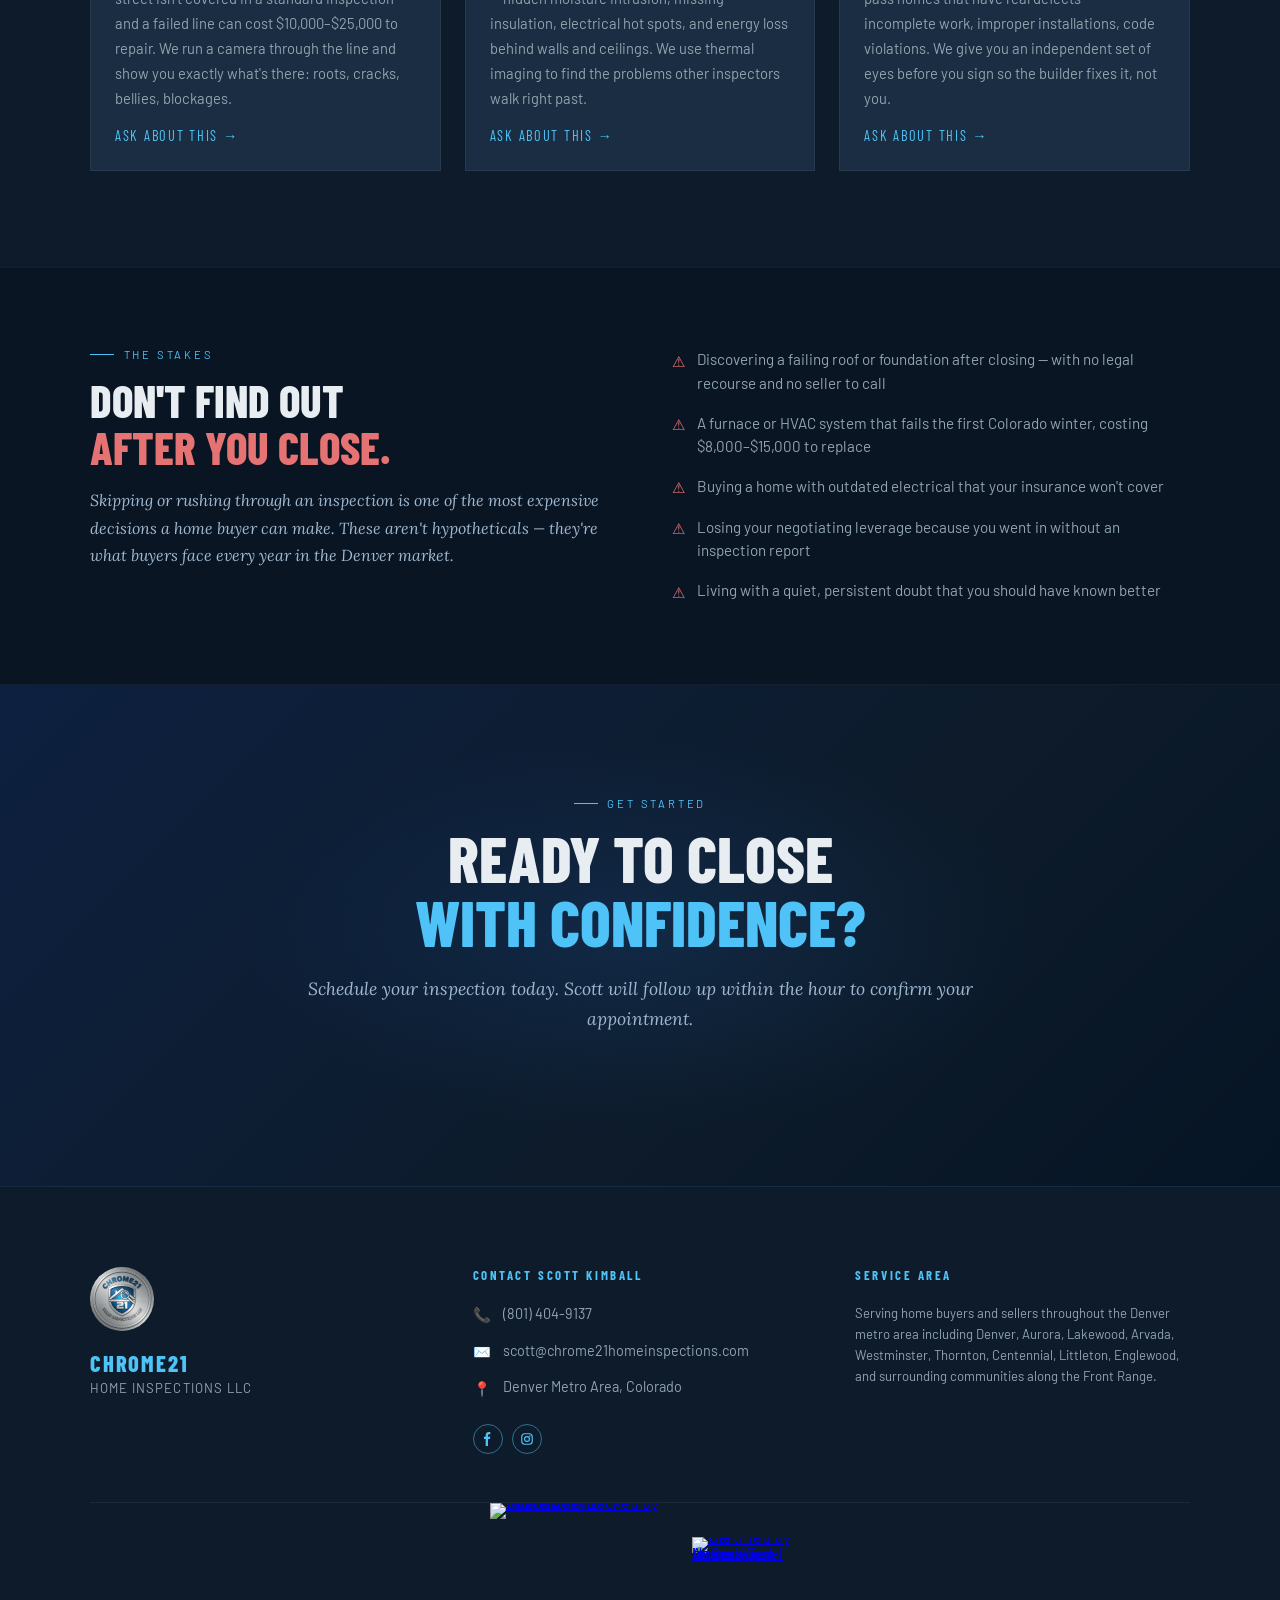
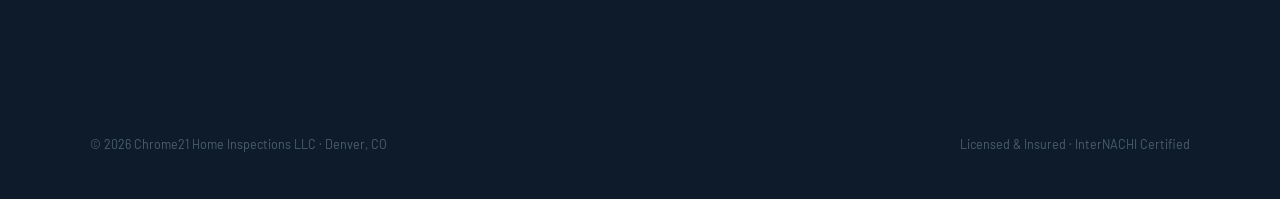
==== commit 0ad01935: "Add InterNACHI verification seals to guide and footer Place Honor Guarantee and certified inspector " ====
--- a/chrome21/index.html
+++ b/chrome21/index.html
@@ -234,6 +234,14 @@
             <div class="credential-label">Denver Metro<br>Specialist</div>
           </div>
         </div>
+        <div class="trust-seals" aria-label="InterNACHI verification and guarantee">
+          <a href="https://www.nachi.org/verify?nachiid=NACHI25081819" target="_blank" rel="noopener noreferrer">
+            <img src="https://www.nachi.org/webseals/internachi-honor-guarantee.png?nachiid=NACHI25081819" width="170" height="170" alt="$10,000 Honor Guarantee, Backed by InterNACHI" class="trust-seal-img"/>
+          </a>
+          <a href="https://www.nachi.org/verify?nachiid=NACHI25081819" target="_blank" rel="noopener noreferrer">
+            <img src="https://www.nachi.org/webseals/sb-v2-NACHI25081819.gif" width="98" height="102" alt="Certified by the International Association of Certified Home Inspectors" class="trust-seal-img"/>
+          </a>
+        </div>
       </div>
     </section>
 
@@ -541,9 +549,20 @@
 
     </div>
 
+    <div class="footer-trust-strip">
+      <div class="trust-seals trust-seals--footer" aria-label="InterNACHI verification and guarantee">
+        <a href="https://www.nachi.org/verify?nachiid=NACHI25081819" target="_blank" rel="noopener noreferrer">
+          <img src="https://www.nachi.org/webseals/internachi-honor-guarantee.png?nachiid=NACHI25081819" width="170" height="170" alt="$10,000 Honor Guarantee, Backed by InterNACHI" class="trust-seal-img" loading="lazy"/>
+        </a>
+        <a href="https://www.nachi.org/verify?nachiid=NACHI25081819" target="_blank" rel="noopener noreferrer">
+          <img src="https://www.nachi.org/webseals/sb-v2-NACHI25081819.gif" width="98" height="102" alt="Certified by the International Association of Certified Home Inspectors" class="trust-seal-img" loading="lazy"/>
+        </a>
+      </div>
+    </div>
+
     <div class="footer-bar">
       <span>© <span id="copyright-year">2025</span> Chrome21 Home Inspections LLC · Denver, CO</span>
-      <span>Licensed &amp; Insured</span>
+      <span>Licensed &amp; Insured · InterNACHI Certified</span>
     </div>
   </footer>
 
--- a/chrome21/css/styles.css
+++ b/chrome21/css/styles.css
@@ -517,6 +517,42 @@
   display: grid;
   grid-template-columns: repeat(3, 1fr);
   gap: 1.5rem;
+}
+
+.trust-seals {
+  display: flex;
+  flex-wrap: wrap;
+  justify-content: center;
+  align-items: center;
+  gap: 2rem 2.5rem;
+  margin-top: 3rem;
+}
+
+.trust-seals a {
+  display: inline-block;
+  line-height: 0;
+  transition: opacity 0.2s ease, transform 0.2s ease;
+}
+
+.trust-seals a:hover {
+  opacity: 1;
+  transform: translateY(-2px);
+}
+
+.trust-seal-img {
+  display: block;
+  border: 0;
+}
+
+.footer-trust-strip {
+  max-width: 1100px;
+  margin: 0 auto;
+  padding: 0 3rem 2rem;
+}
+
+.trust-seals--footer {
+  margin-top: 0;
+  gap: 1.75rem 2rem;
 }
 
 .credential-card {
@@ -1119,6 +1155,11 @@
   .credentials { grid-template-columns: 1fr; }
   .inspect-grid { grid-template-columns: 1fr; }
   .services-grid { grid-template-columns: 1fr; }
+  .nav-cta-call {
+    white-space: nowrap;
+    font-size: 0.9rem;
+    padding: 0.5rem 1.1rem;
+  }
   .hero-actions { flex-direction: column; }
   .btn-primary, .btn-secondary { justify-content: center; }
 }
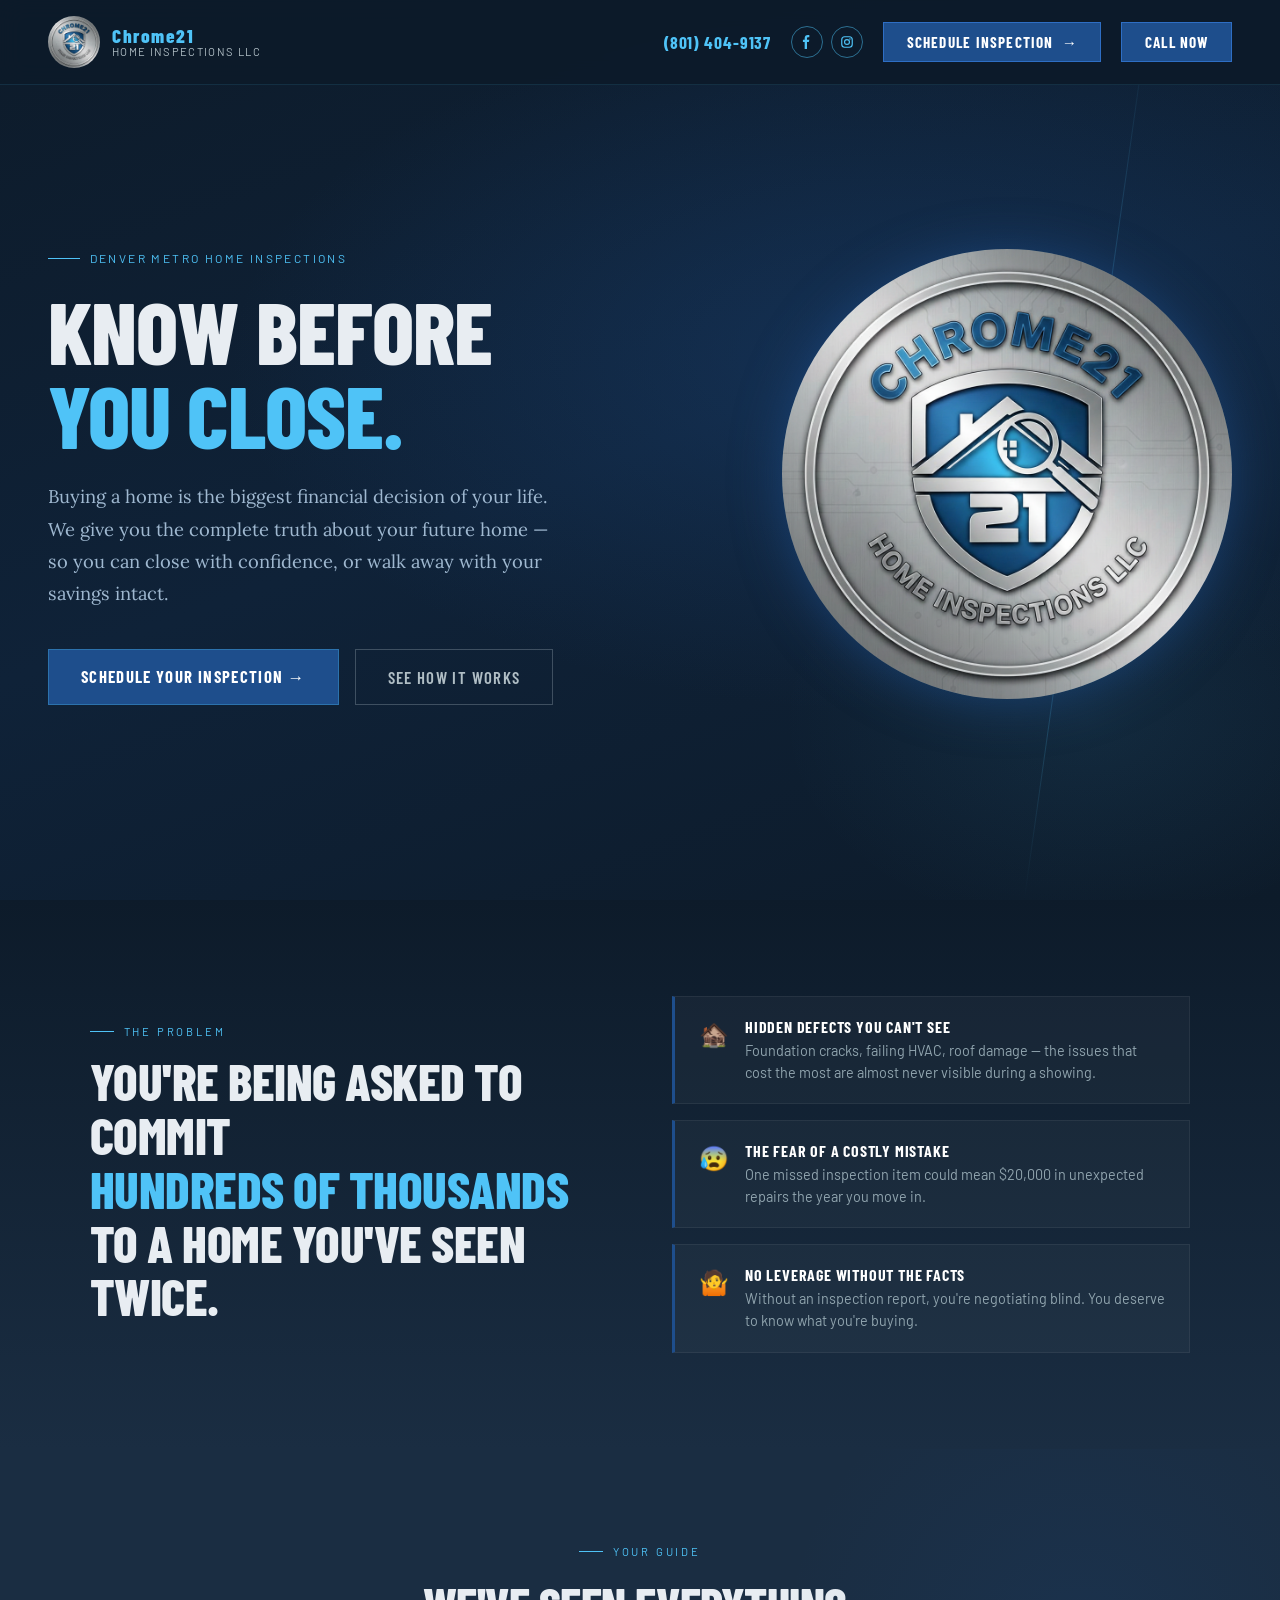
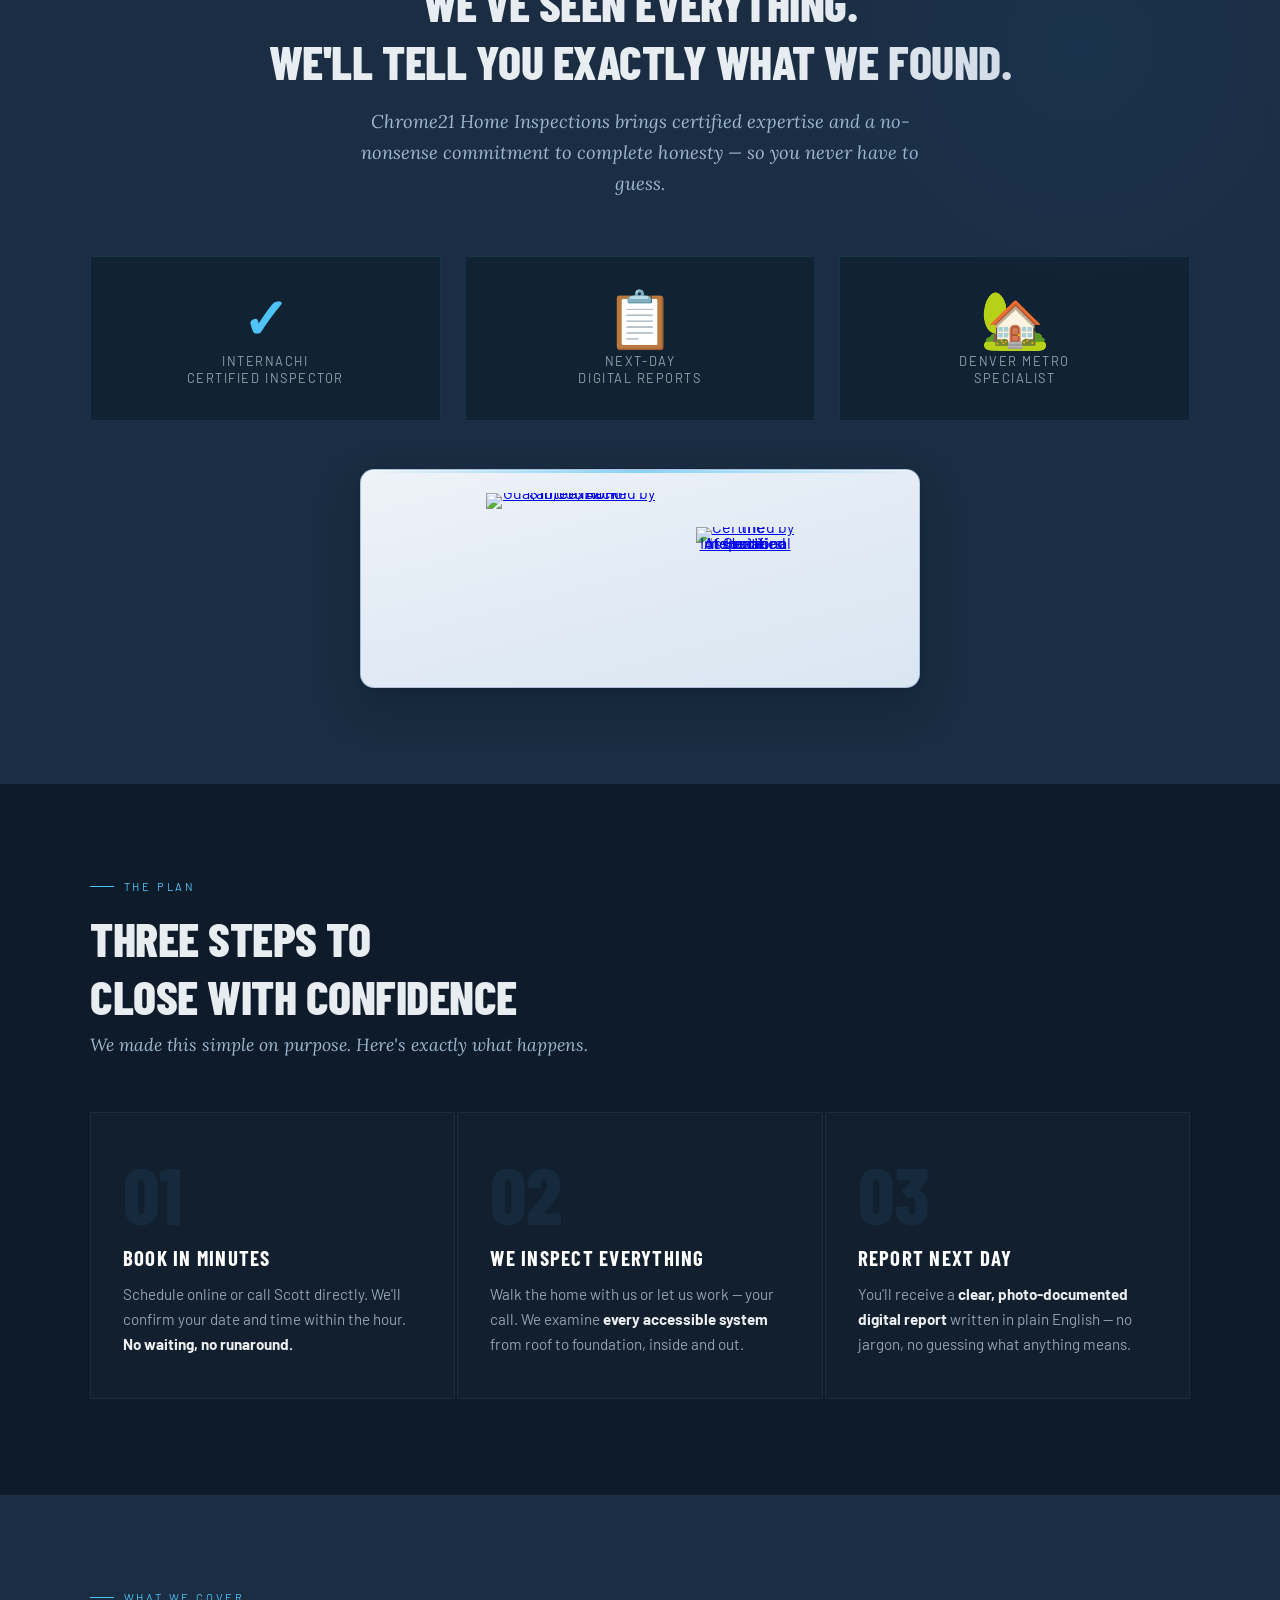
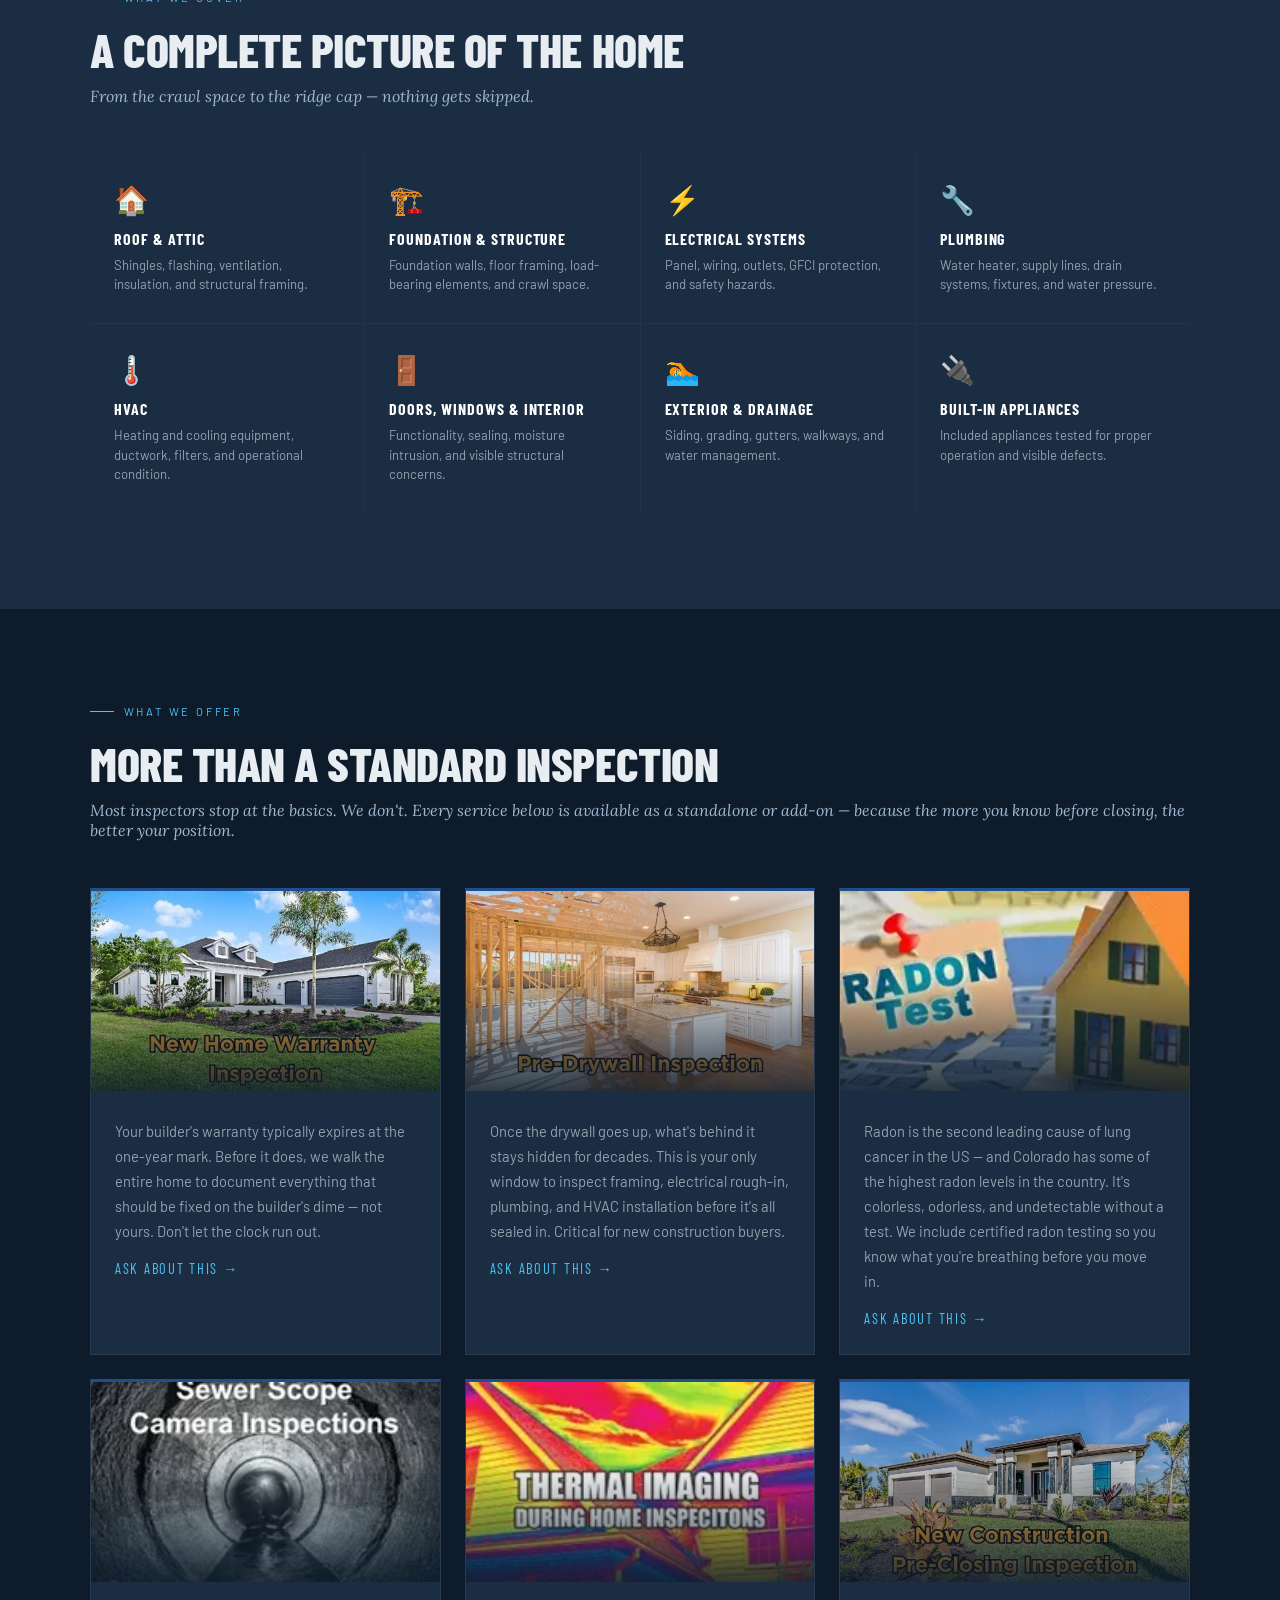
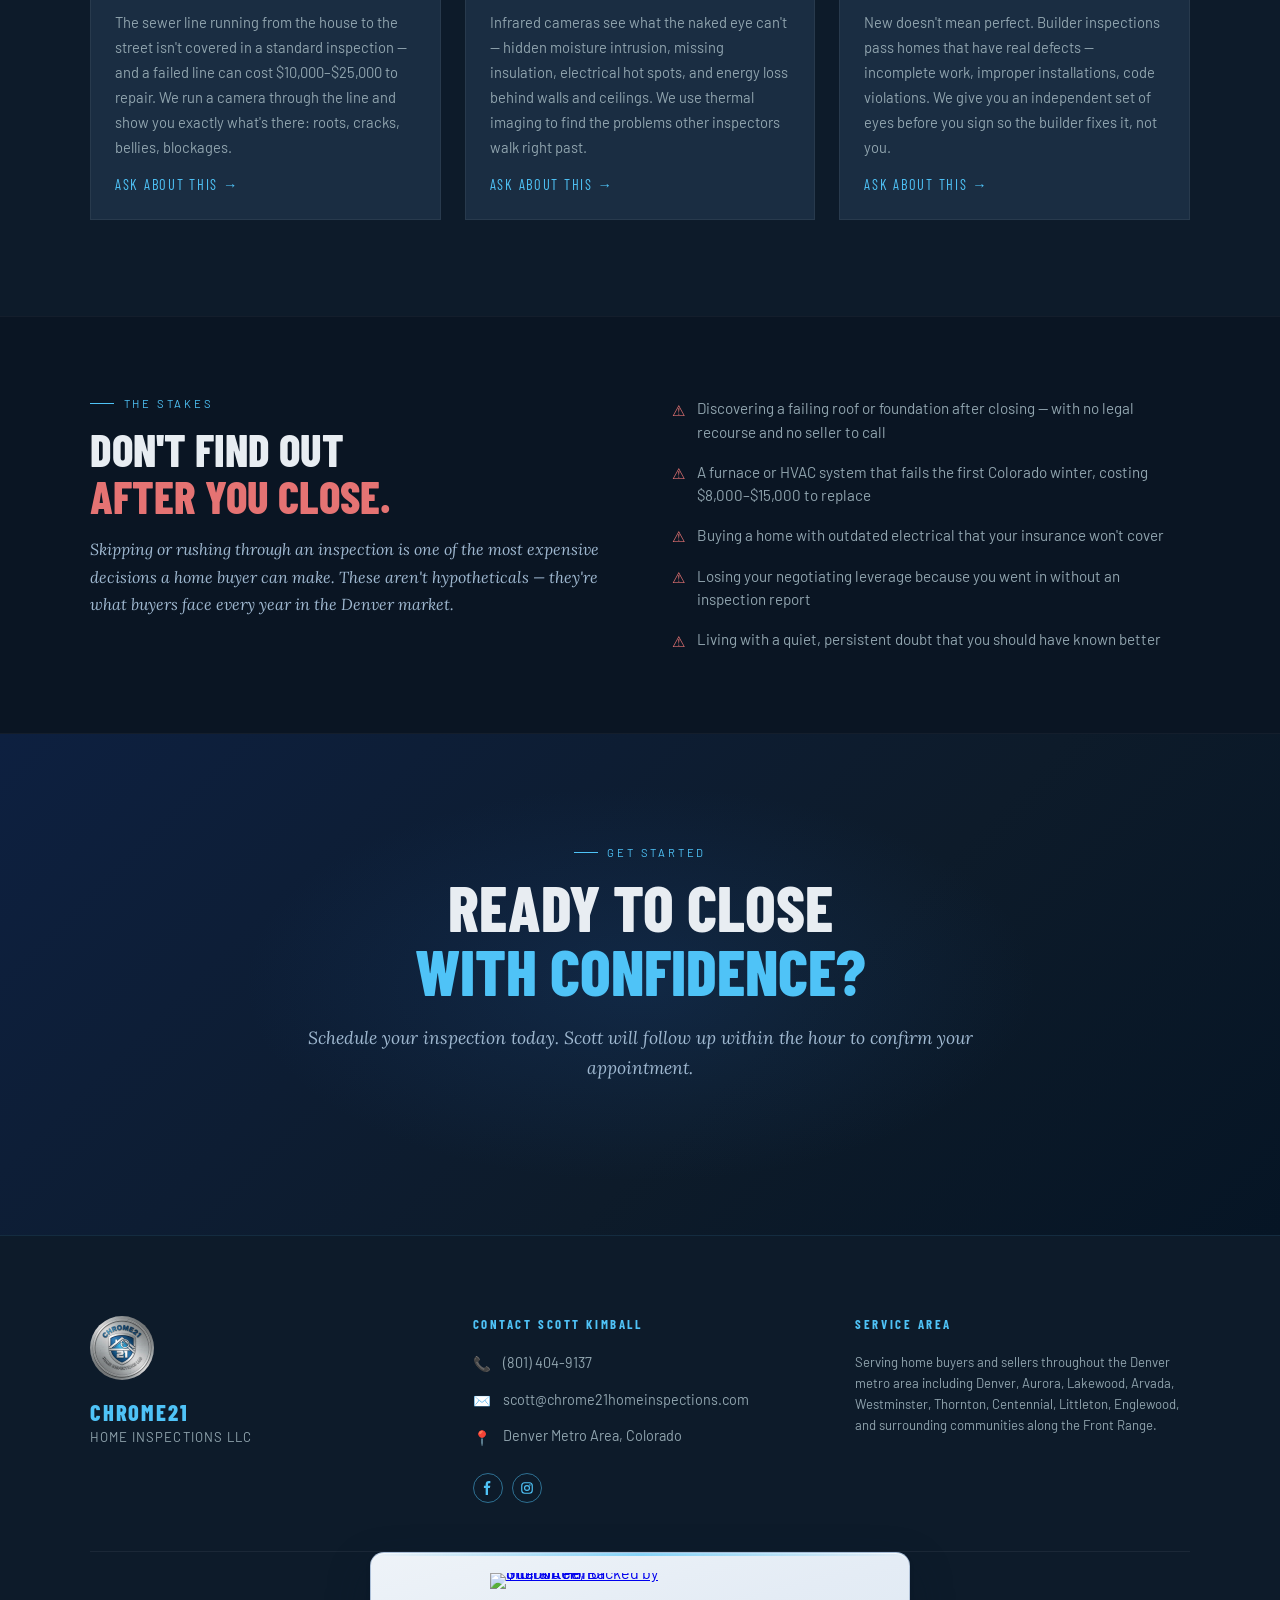
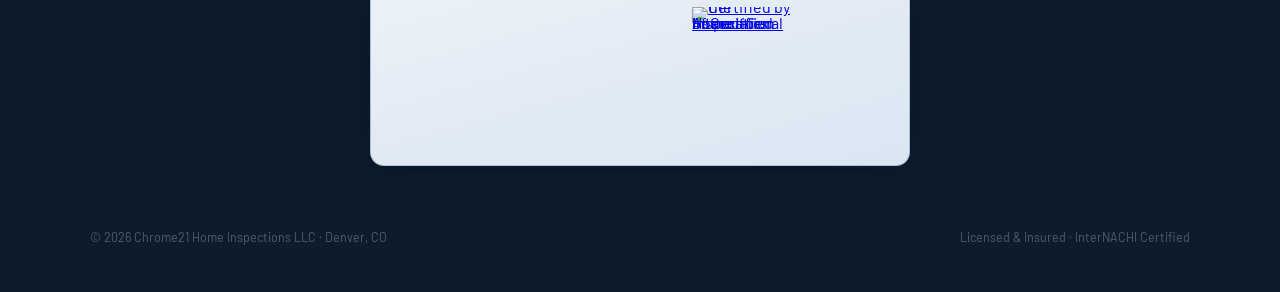
==== commit e499f40b: "Style InterNACHI seals on a light plaque panel Wrap seals in trust-seals-panel with off-white gradie" ====
--- a/chrome21/index.html
+++ b/chrome21/index.html
@@ -234,13 +234,15 @@
             <div class="credential-label">Denver Metro<br>Specialist</div>
           </div>
         </div>
-        <div class="trust-seals" aria-label="InterNACHI verification and guarantee">
-          <a href="https://www.nachi.org/verify?nachiid=NACHI25081819" target="_blank" rel="noopener noreferrer">
-            <img src="https://www.nachi.org/webseals/internachi-honor-guarantee.png?nachiid=NACHI25081819" width="170" height="170" alt="$10,000 Honor Guarantee, Backed by InterNACHI" class="trust-seal-img"/>
-          </a>
-          <a href="https://www.nachi.org/verify?nachiid=NACHI25081819" target="_blank" rel="noopener noreferrer">
-            <img src="https://www.nachi.org/webseals/sb-v2-NACHI25081819.gif" width="98" height="102" alt="Certified by the International Association of Certified Home Inspectors" class="trust-seal-img"/>
-          </a>
+        <div class="trust-seals-panel">
+          <div class="trust-seals" aria-label="InterNACHI verification and guarantee">
+            <a href="https://www.nachi.org/verify?nachiid=NACHI25081819" target="_blank" rel="noopener noreferrer">
+              <img src="https://www.nachi.org/webseals/internachi-honor-guarantee.png?nachiid=NACHI25081819" width="170" height="170" alt="$10,000 Honor Guarantee, Backed by InterNACHI" class="trust-seal-img"/>
+            </a>
+            <a href="https://www.nachi.org/verify?nachiid=NACHI25081819" target="_blank" rel="noopener noreferrer">
+              <img src="https://www.nachi.org/webseals/sb-v2-NACHI25081819.gif" width="98" height="102" alt="Certified by the International Association of Certified Home Inspectors" class="trust-seal-img"/>
+            </a>
+          </div>
         </div>
       </div>
     </section>
@@ -550,13 +552,15 @@
     </div>
 
     <div class="footer-trust-strip">
-      <div class="trust-seals trust-seals--footer" aria-label="InterNACHI verification and guarantee">
-        <a href="https://www.nachi.org/verify?nachiid=NACHI25081819" target="_blank" rel="noopener noreferrer">
-          <img src="https://www.nachi.org/webseals/internachi-honor-guarantee.png?nachiid=NACHI25081819" width="170" height="170" alt="$10,000 Honor Guarantee, Backed by InterNACHI" class="trust-seal-img" loading="lazy"/>
-        </a>
-        <a href="https://www.nachi.org/verify?nachiid=NACHI25081819" target="_blank" rel="noopener noreferrer">
-          <img src="https://www.nachi.org/webseals/sb-v2-NACHI25081819.gif" width="98" height="102" alt="Certified by the International Association of Certified Home Inspectors" class="trust-seal-img" loading="lazy"/>
-        </a>
+      <div class="trust-seals-panel trust-seals-panel--footer">
+        <div class="trust-seals trust-seals--footer" aria-label="InterNACHI verification and guarantee">
+          <a href="https://www.nachi.org/verify?nachiid=NACHI25081819" target="_blank" rel="noopener noreferrer">
+            <img src="https://www.nachi.org/webseals/internachi-honor-guarantee.png?nachiid=NACHI25081819" width="170" height="170" alt="$10,000 Honor Guarantee, Backed by InterNACHI" class="trust-seal-img" loading="lazy"/>
+          </a>
+          <a href="https://www.nachi.org/verify?nachiid=NACHI25081819" target="_blank" rel="noopener noreferrer">
+            <img src="https://www.nachi.org/webseals/sb-v2-NACHI25081819.gif" width="98" height="102" alt="Certified by the International Association of Certified Home Inspectors" class="trust-seal-img" loading="lazy"/>
+          </a>
+        </div>
       </div>
     </div>
 
--- a/chrome21/css/styles.css
+++ b/chrome21/css/styles.css
@@ -519,6 +519,51 @@
   gap: 1.5rem;
 }
 
+/* Light “plaque” behind third-party seals so artwork (black text, gold) reads on our dark UI */
+.trust-seals-panel {
+  margin-top: 3rem;
+  margin-left: auto;
+  margin-right: auto;
+  max-width: min(100%, 560px);
+  padding: 1.5rem 1.75rem;
+  background: linear-gradient(
+    165deg,
+    #eef3f8 0%,
+    #e4ecf5 42%,
+    #d9e6f2 100%
+  );
+  border: 1px solid rgba(30, 78, 140, 0.28);
+  border-radius: 14px;
+  box-shadow:
+    inset 0 1px 0 rgba(255, 255, 255, 0.85),
+    0 2px 4px rgba(13, 27, 42, 0.12),
+    0 18px 42px rgba(13, 27, 42, 0.42);
+}
+
+.trust-seals-panel::before {
+  content: '';
+  display: block;
+  height: 3px;
+  margin: -1.5rem -1.75rem 1.25rem;
+  border-radius: 14px 14px 0 0;
+  background: linear-gradient(90deg, transparent, var(--chrome-accent), transparent);
+  opacity: 0.65;
+}
+
+.trust-seals-panel--footer {
+  margin-top: 0;
+  max-width: min(100%, 540px);
+  padding: 1.35rem 1.5rem;
+}
+
+.trust-seals-panel--footer::before {
+  margin: -1.35rem -1.5rem 1.1rem;
+}
+
+.trust-seals-panel .trust-seals {
+  margin-top: 0;
+}
+
 .trust-seals {
   display: flex;
   flex-wrap: wrap;
@@ -531,12 +576,14 @@
 .trust-seals a {
   display: inline-block;
   line-height: 0;
-  transition: opacity 0.2s ease, transform 0.2s ease;
+  border-radius: 8px;
+  transition: opacity 0.2s ease, transform 0.2s ease, box-shadow 0.2s ease;
 }
 
 .trust-seals a:hover {
   opacity: 1;
   transform: translateY(-2px);
+  box-shadow: 0 8px 24px rgba(13, 27, 42, 0.2);
 }
 
 .trust-seal-img {
@@ -1148,6 +1195,9 @@
   .services-grid { grid-template-columns: repeat(2, minmax(0, 1fr)); }
   .contact-inner { grid-template-columns: 1fr; gap: 2rem; }
   .footer-bar { flex-direction: column; gap: 0.5rem; text-align: center; }
+  .footer-trust-strip { padding-left: 1.5rem; padding-right: 1.5rem; }
+  .trust-seals-panel { padding: 1.35rem 1.25rem; }
+  .trust-seals-panel::before { margin: -1.35rem -1.25rem 1.1rem; }
   section { padding-left: 1.5rem !important; padding-right: 1.5rem !important; }
 }
 
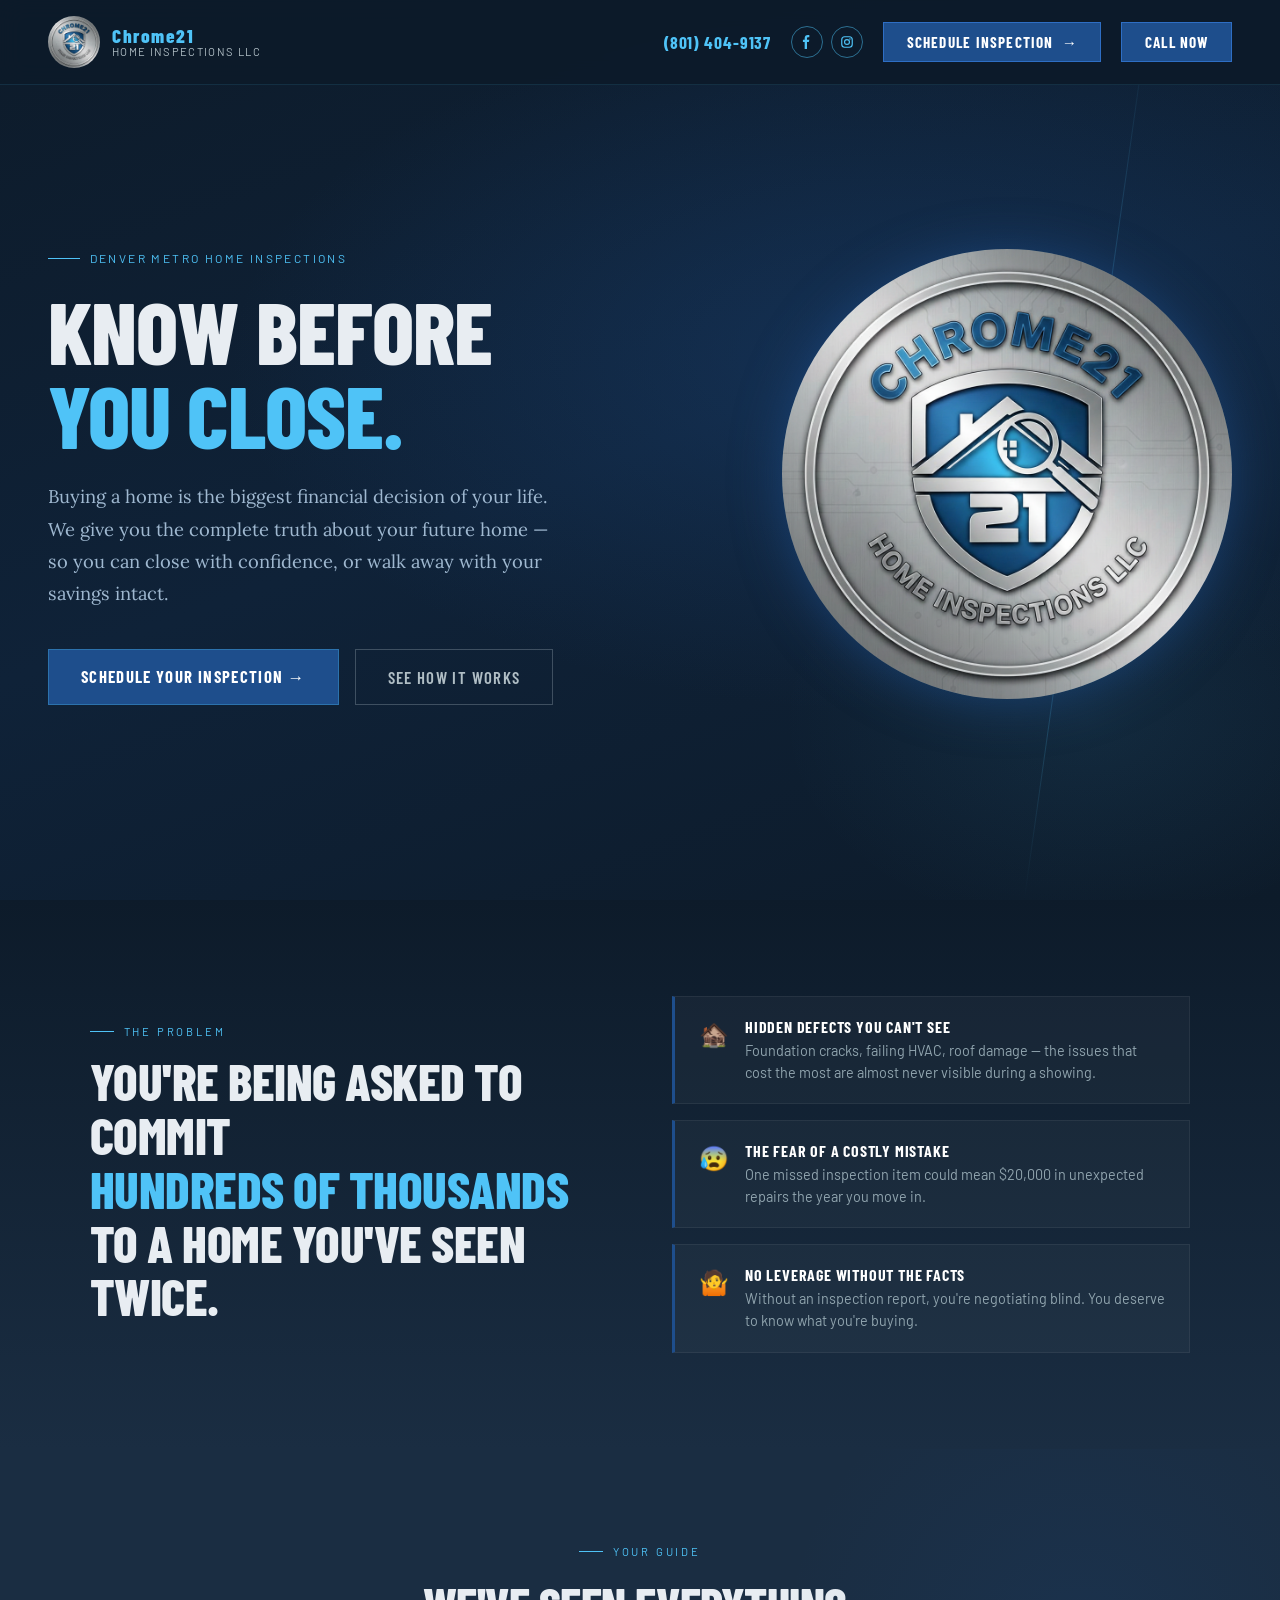
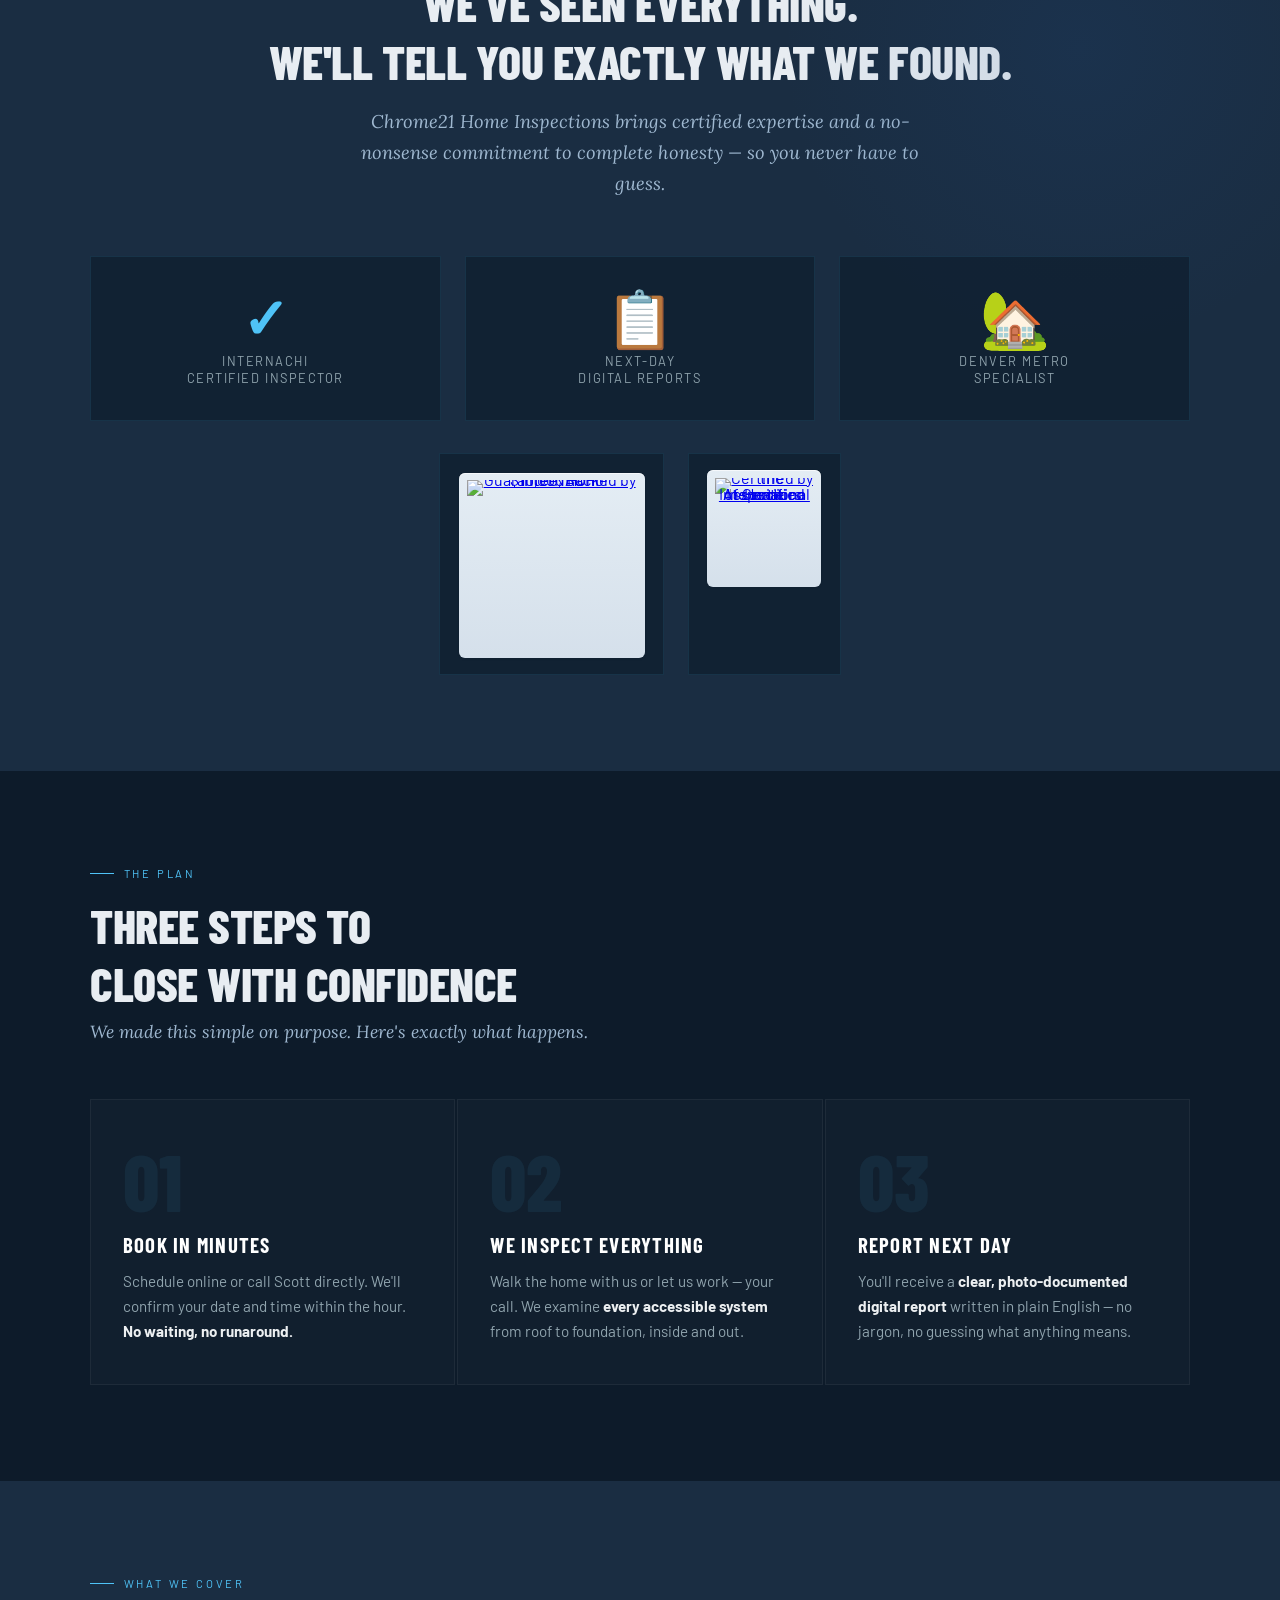
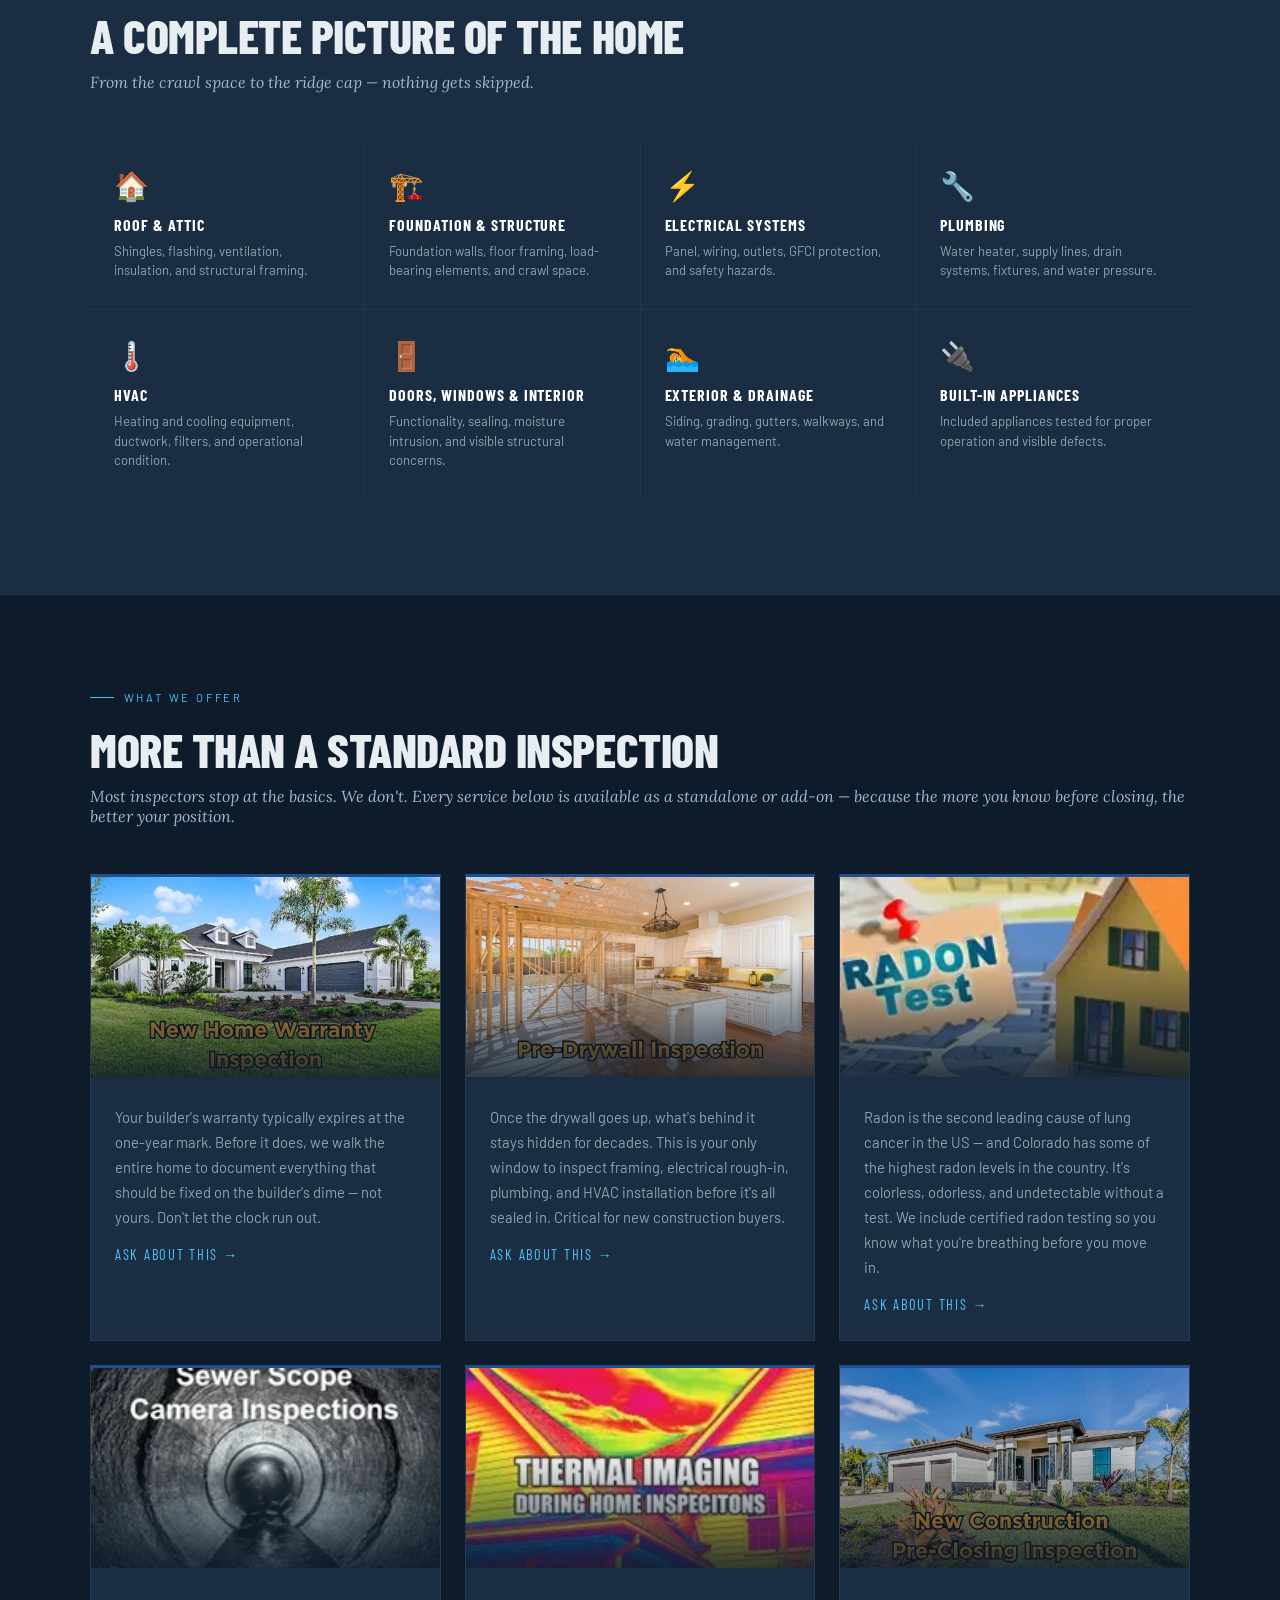
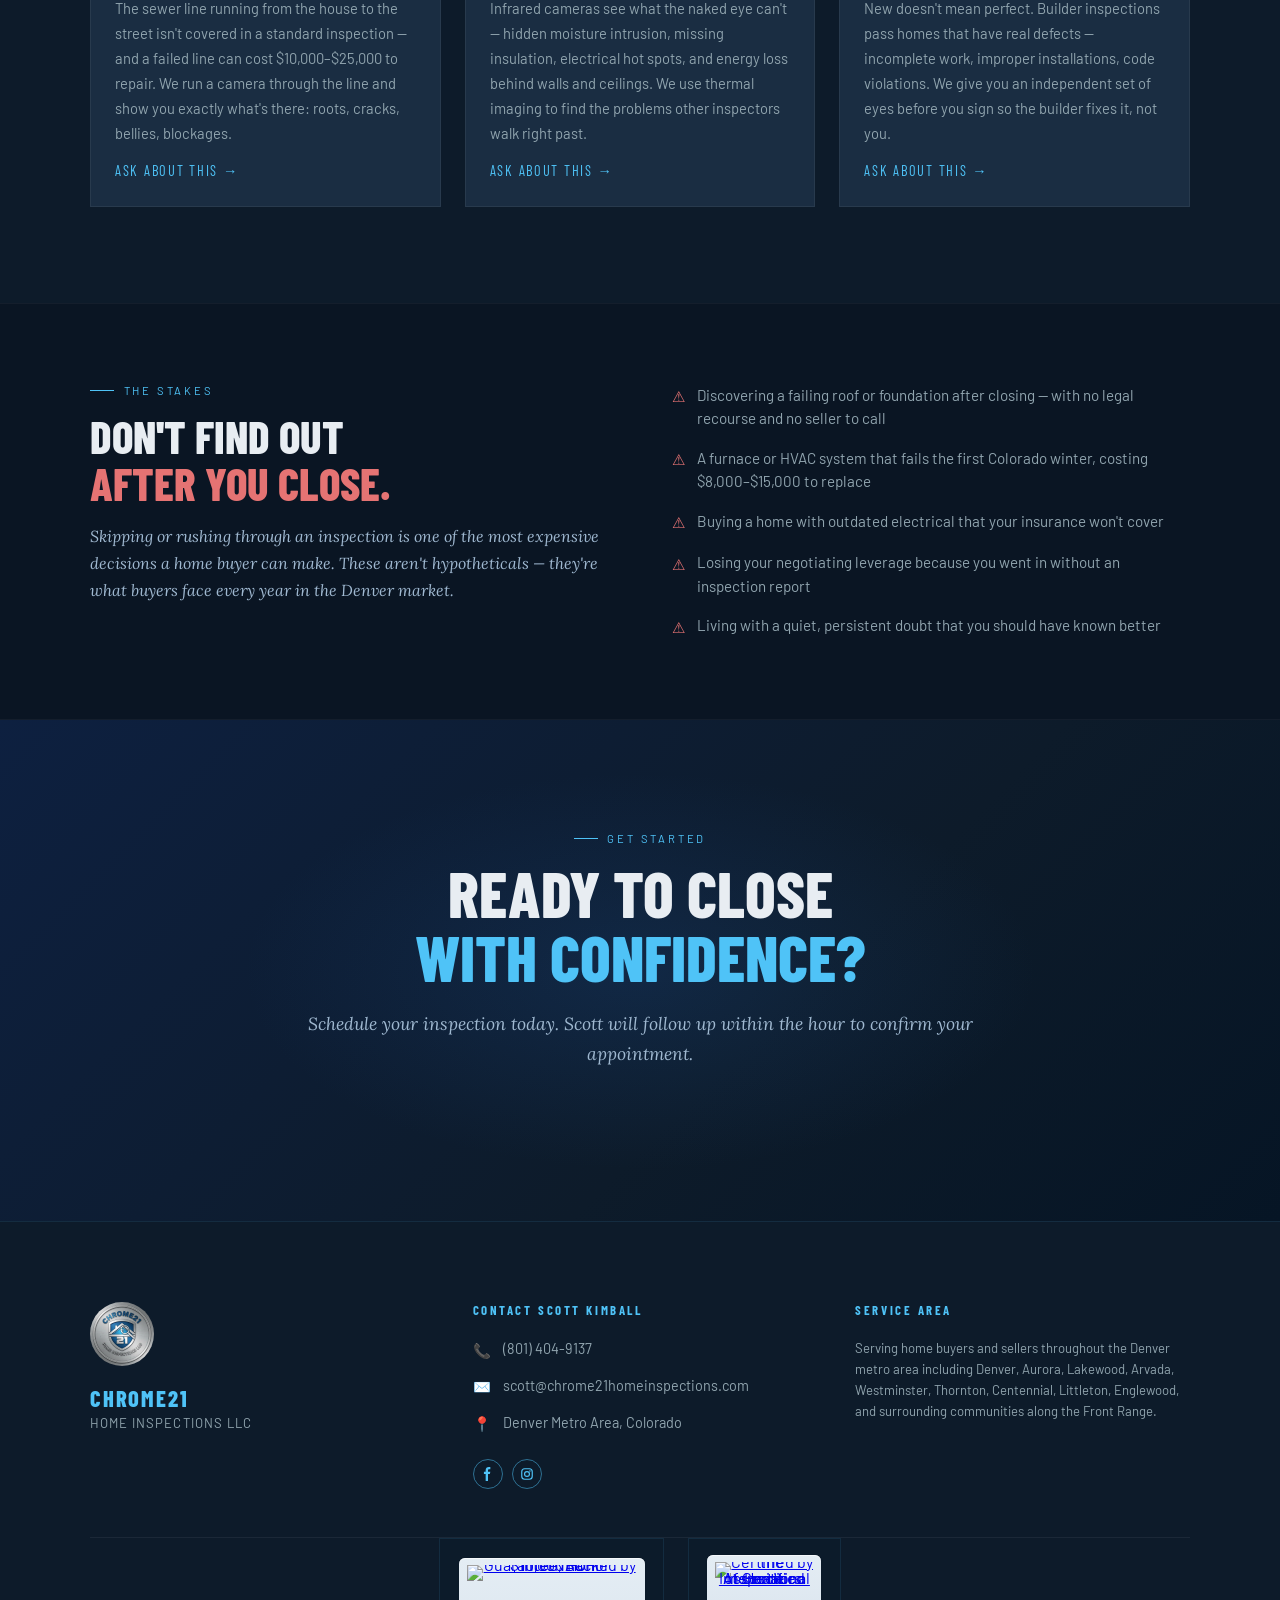
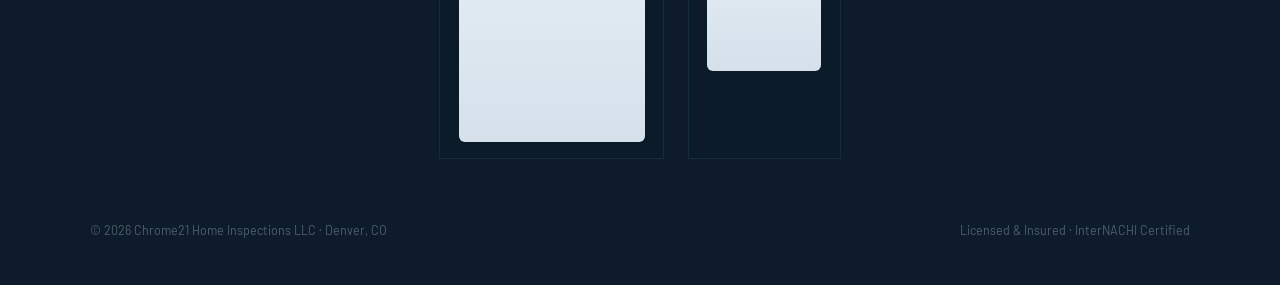
==== commit 7f4d100f: "Restyle InterNACHI seals as credential-like tiles Drop the large light plaque; use dark tiles matchi" ====
--- a/chrome21/index.html
+++ b/chrome21/index.html
@@ -234,11 +234,13 @@
             <div class="credential-label">Denver Metro<br>Specialist</div>
           </div>
         </div>
-        <div class="trust-seals-panel">
-          <div class="trust-seals" aria-label="InterNACHI verification and guarantee">
+        <div class="trust-seals" aria-label="InterNACHI verification and guarantee">
+          <div class="trust-seal-tile">
             <a href="https://www.nachi.org/verify?nachiid=NACHI25081819" target="_blank" rel="noopener noreferrer">
               <img src="https://www.nachi.org/webseals/internachi-honor-guarantee.png?nachiid=NACHI25081819" width="170" height="170" alt="$10,000 Honor Guarantee, Backed by InterNACHI" class="trust-seal-img"/>
             </a>
+          </div>
+          <div class="trust-seal-tile">
             <a href="https://www.nachi.org/verify?nachiid=NACHI25081819" target="_blank" rel="noopener noreferrer">
               <img src="https://www.nachi.org/webseals/sb-v2-NACHI25081819.gif" width="98" height="102" alt="Certified by the International Association of Certified Home Inspectors" class="trust-seal-img"/>
             </a>
@@ -552,11 +554,13 @@
     </div>
 
     <div class="footer-trust-strip">
-      <div class="trust-seals-panel trust-seals-panel--footer">
-        <div class="trust-seals trust-seals--footer" aria-label="InterNACHI verification and guarantee">
+      <div class="trust-seals trust-seals--footer" aria-label="InterNACHI verification and guarantee">
+        <div class="trust-seal-tile">
           <a href="https://www.nachi.org/verify?nachiid=NACHI25081819" target="_blank" rel="noopener noreferrer">
             <img src="https://www.nachi.org/webseals/internachi-honor-guarantee.png?nachiid=NACHI25081819" width="170" height="170" alt="$10,000 Honor Guarantee, Backed by InterNACHI" class="trust-seal-img" loading="lazy"/>
           </a>
+        </div>
+        <div class="trust-seal-tile">
           <a href="https://www.nachi.org/verify?nachiid=NACHI25081819" target="_blank" rel="noopener noreferrer">
             <img src="https://www.nachi.org/webseals/sb-v2-NACHI25081819.gif" width="98" height="102" alt="Certified by the International Association of Certified Home Inspectors" class="trust-seal-img" loading="lazy"/>
           </a>
--- a/chrome21/css/styles.css
+++ b/chrome21/css/styles.css
@@ -519,71 +519,45 @@
   gap: 1.5rem;
 }
 
-/* Light “plaque” behind third-party seals so artwork (black text, gold) reads on our dark UI */
-.trust-seals-panel {
-  margin-top: 3rem;
-  margin-left: auto;
-  margin-right: auto;
-  max-width: min(100%, 560px);
-  padding: 1.5rem 1.75rem;
-  background: linear-gradient(
-    165deg,
-    #eef3f8 0%,
-    #e4ecf5 42%,
-    #d9e6f2 100%
-  );
-  border: 1px solid rgba(30, 78, 140, 0.28);
-  border-radius: 14px;
-  box-shadow:
-    inset 0 1px 0 rgba(255, 255, 255, 0.85),
-    0 2px 4px rgba(13, 27, 42, 0.12),
-    0 18px 42px rgba(13, 27, 42, 0.42);
-}
-
-.trust-seals-panel::before {
-  content: '';
-  display: block;
-  height: 3px;
-  margin: -1.5rem -1.75rem 1.25rem;
-  border-radius: 14px 14px 0 0;
-  background: linear-gradient(90deg, transparent, var(--chrome-accent), transparent);
-  opacity: 0.65;
-}
-
-.trust-seals-panel--footer {
-  margin-top: 0;
-  max-width: min(100%, 540px);
-  padding: 1.35rem 1.5rem;
-}
-
-.trust-seals-panel--footer::before {
-  margin: -1.35rem -1.5rem 1.1rem;
-}
-
-.trust-seals-panel .trust-seals {
-  margin-top: 0;
-}
-
+/* Seals: same “card” language as credentials; small muted mat behind art only (legible black type, no bright slab) */
 .trust-seals {
   display: flex;
   flex-wrap: wrap;
   justify-content: center;
-  align-items: center;
-  gap: 2rem 2.5rem;
-  margin-top: 3rem;
-}
-
-.trust-seals a {
+  align-items: stretch;
+  gap: 1.5rem;
+  margin-top: 2rem;
+}
+
+.trust-seal-tile {
+  padding: 1rem 1.15rem;
+  background: rgba(13, 27, 42, 0.6);
+  border: 1px solid rgba(78, 195, 247, 0.1);
+  text-align: center;
+  transition: border-color 0.25s, transform 0.25s;
+}
+
+.trust-seal-tile:hover {
+  border-color: rgba(78, 195, 247, 0.28);
+  transform: translateY(-2px);
+}
+
+.trust-seal-tile a {
   display: inline-block;
   line-height: 0;
-  border-radius: 8px;
-  transition: opacity 0.2s ease, transform 0.2s ease, box-shadow 0.2s ease;
-}
-
-.trust-seals a:hover {
-  opacity: 1;
-  transform: translateY(-2px);
-  box-shadow: 0 8px 24px rgba(13, 27, 42, 0.2);
+  padding: 0.45rem 0.5rem;
+  background: linear-gradient(180deg, #e4edf4 0%, #d5e0eb 100%);
+  border-radius: 6px;
+  box-shadow:
+    inset 0 1px 0 rgba(255, 255, 255, 0.65),
+    0 1px 2px rgba(13, 27, 42, 0.25);
+  transition: box-shadow 0.2s ease, transform 0.2s ease;
+}
+
+.trust-seal-tile a:hover {
+  box-shadow:
+    inset 0 1px 0 rgba(255, 255, 255, 0.75),
+    0 4px 14px rgba(13, 27, 42, 0.35);
 }
 
 .trust-seal-img {
@@ -599,7 +573,6 @@
 
 .trust-seals--footer {
   margin-top: 0;
-  gap: 1.75rem 2rem;
 }
 
 .credential-card {
@@ -1196,8 +1169,6 @@
   .contact-inner { grid-template-columns: 1fr; gap: 2rem; }
   .footer-bar { flex-direction: column; gap: 0.5rem; text-align: center; }
   .footer-trust-strip { padding-left: 1.5rem; padding-right: 1.5rem; }
-  .trust-seals-panel { padding: 1.35rem 1.25rem; }
-  .trust-seals-panel::before { margin: -1.35rem -1.25rem 1.1rem; }
   section { padding-left: 1.5rem !important; padding-right: 1.5rem !important; }
 }
 
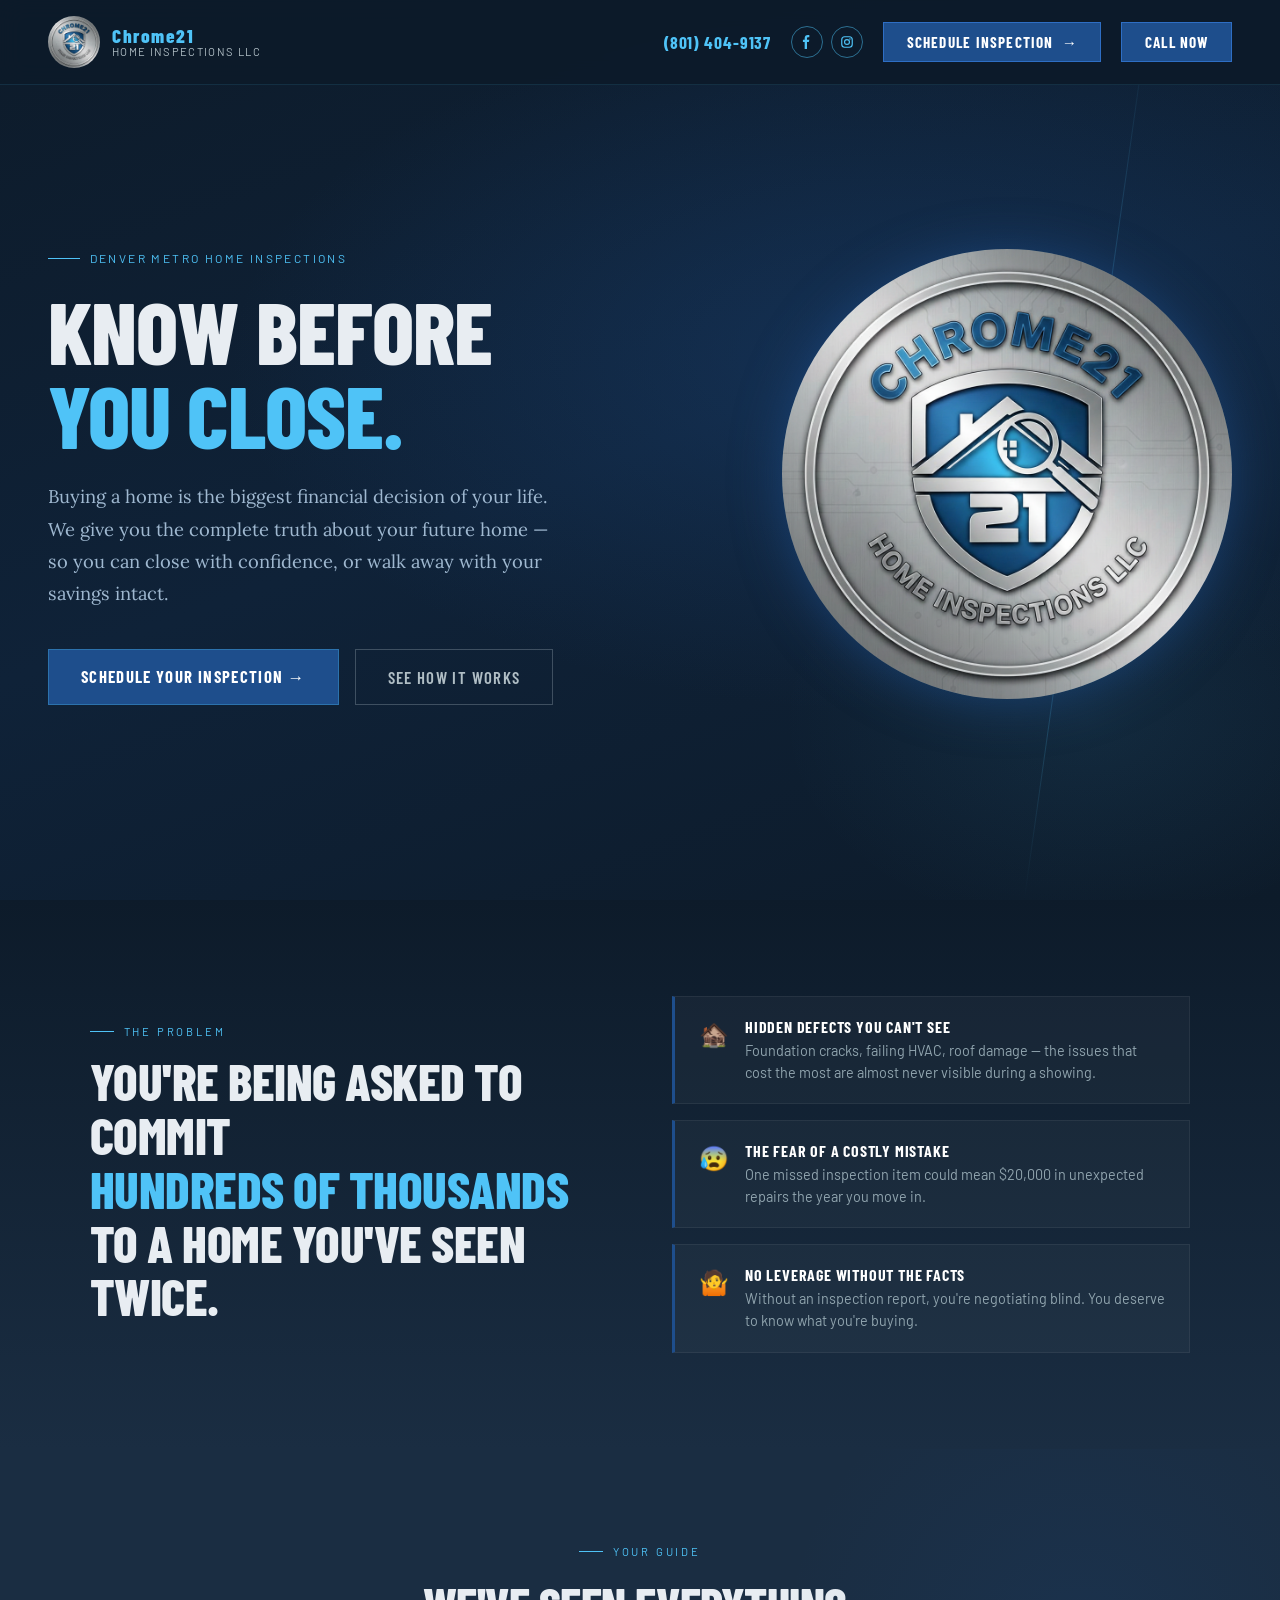
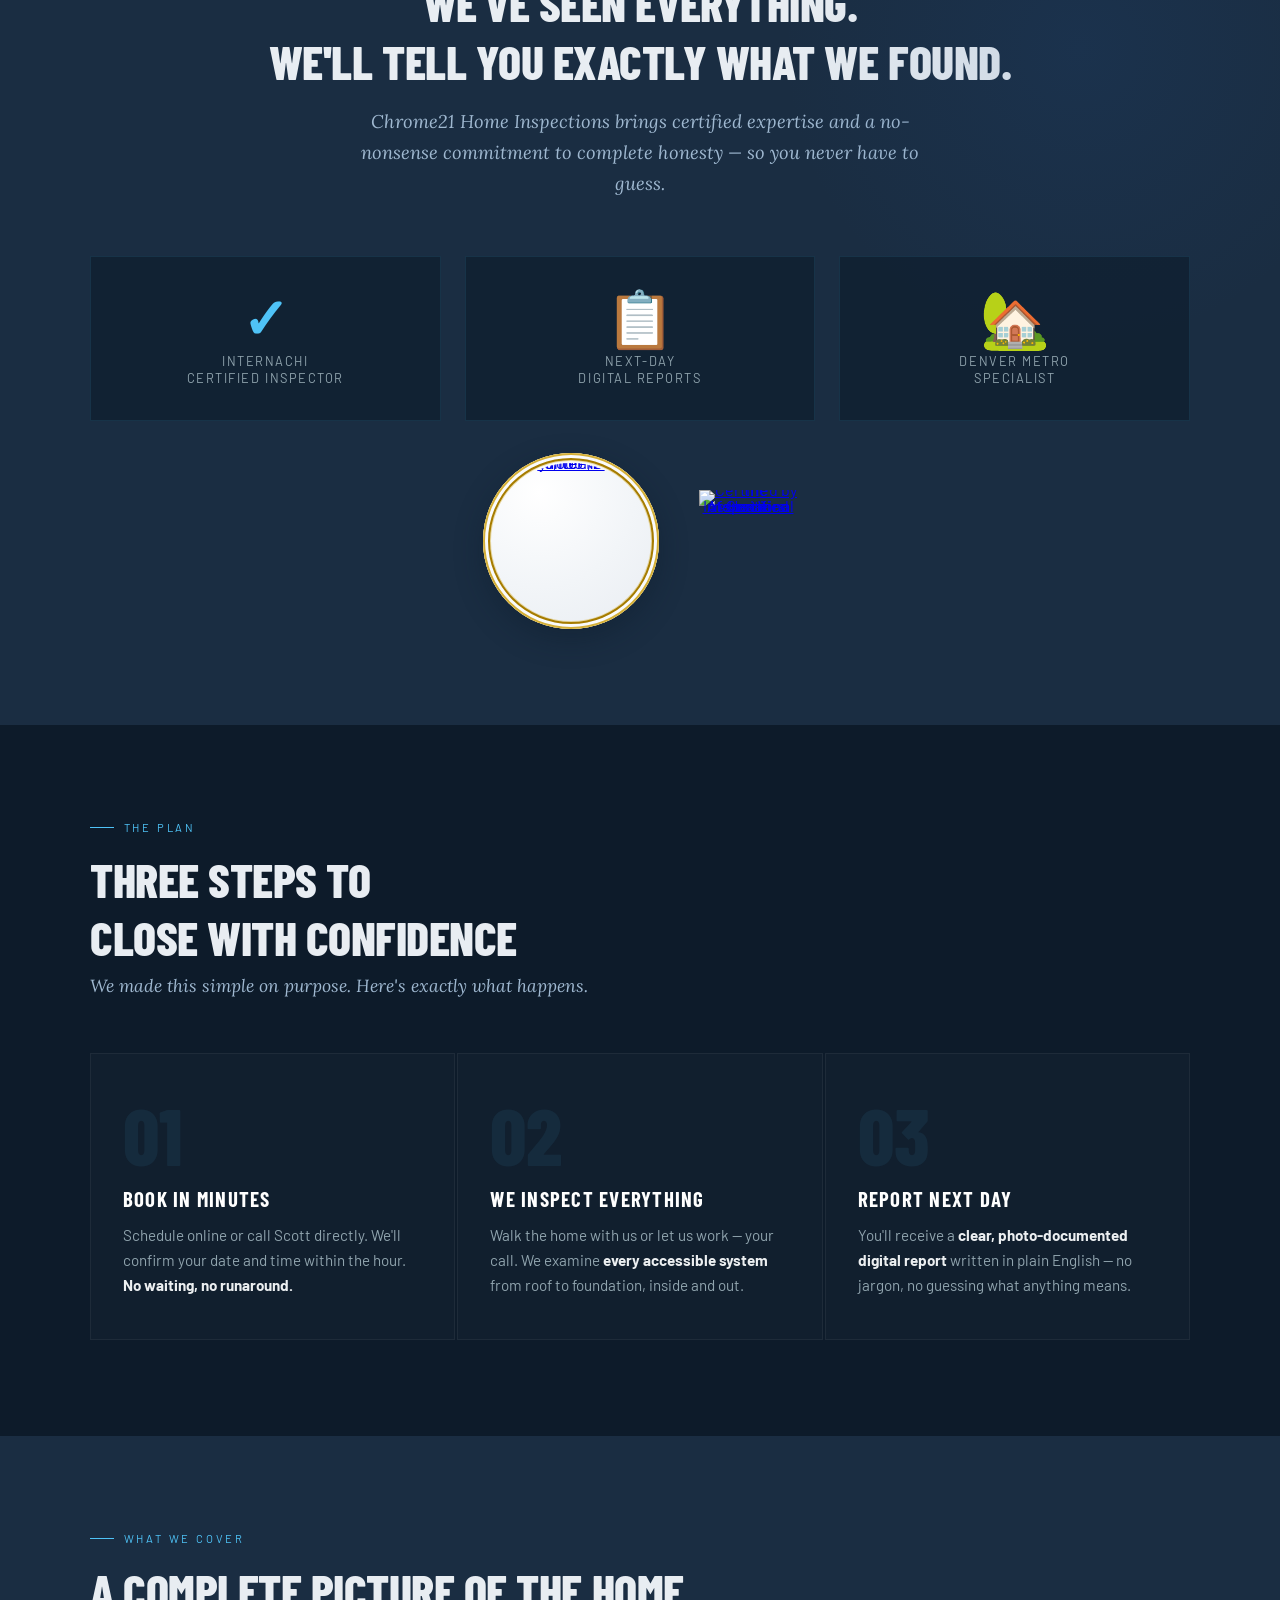
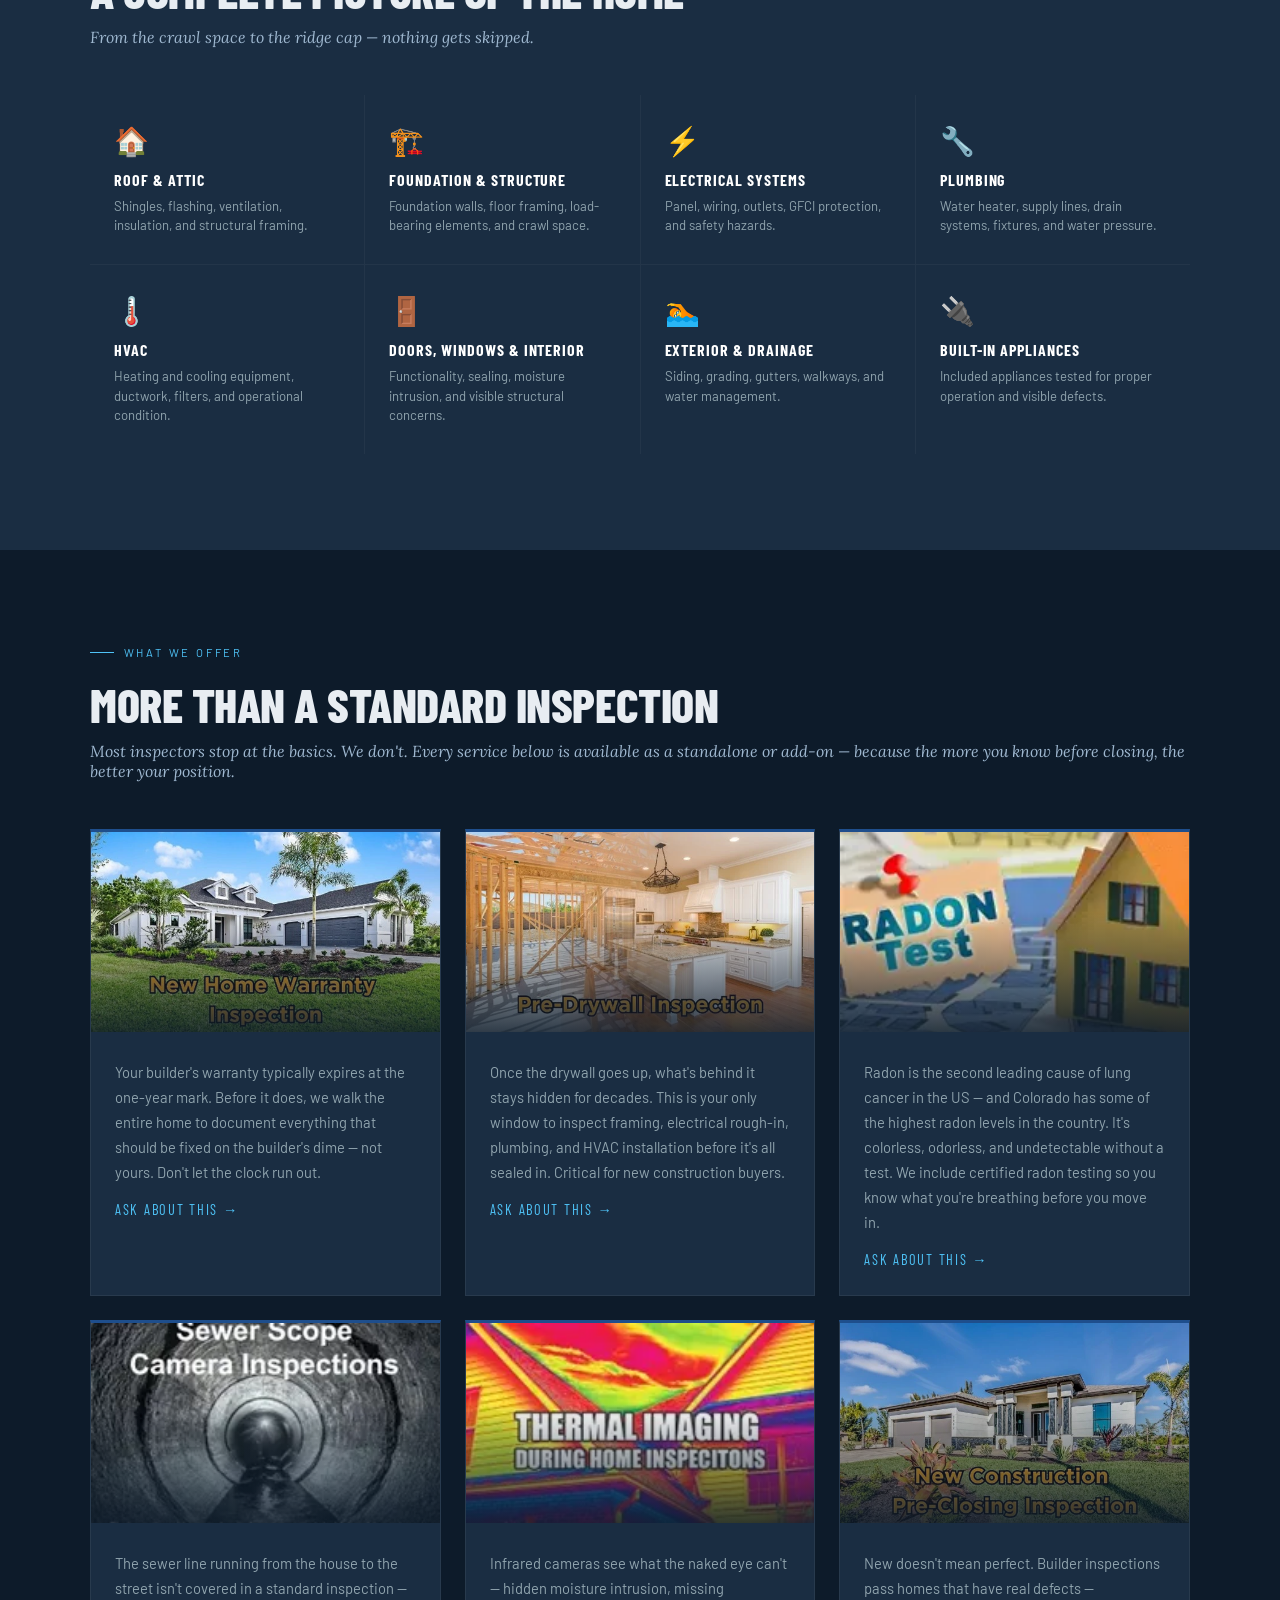
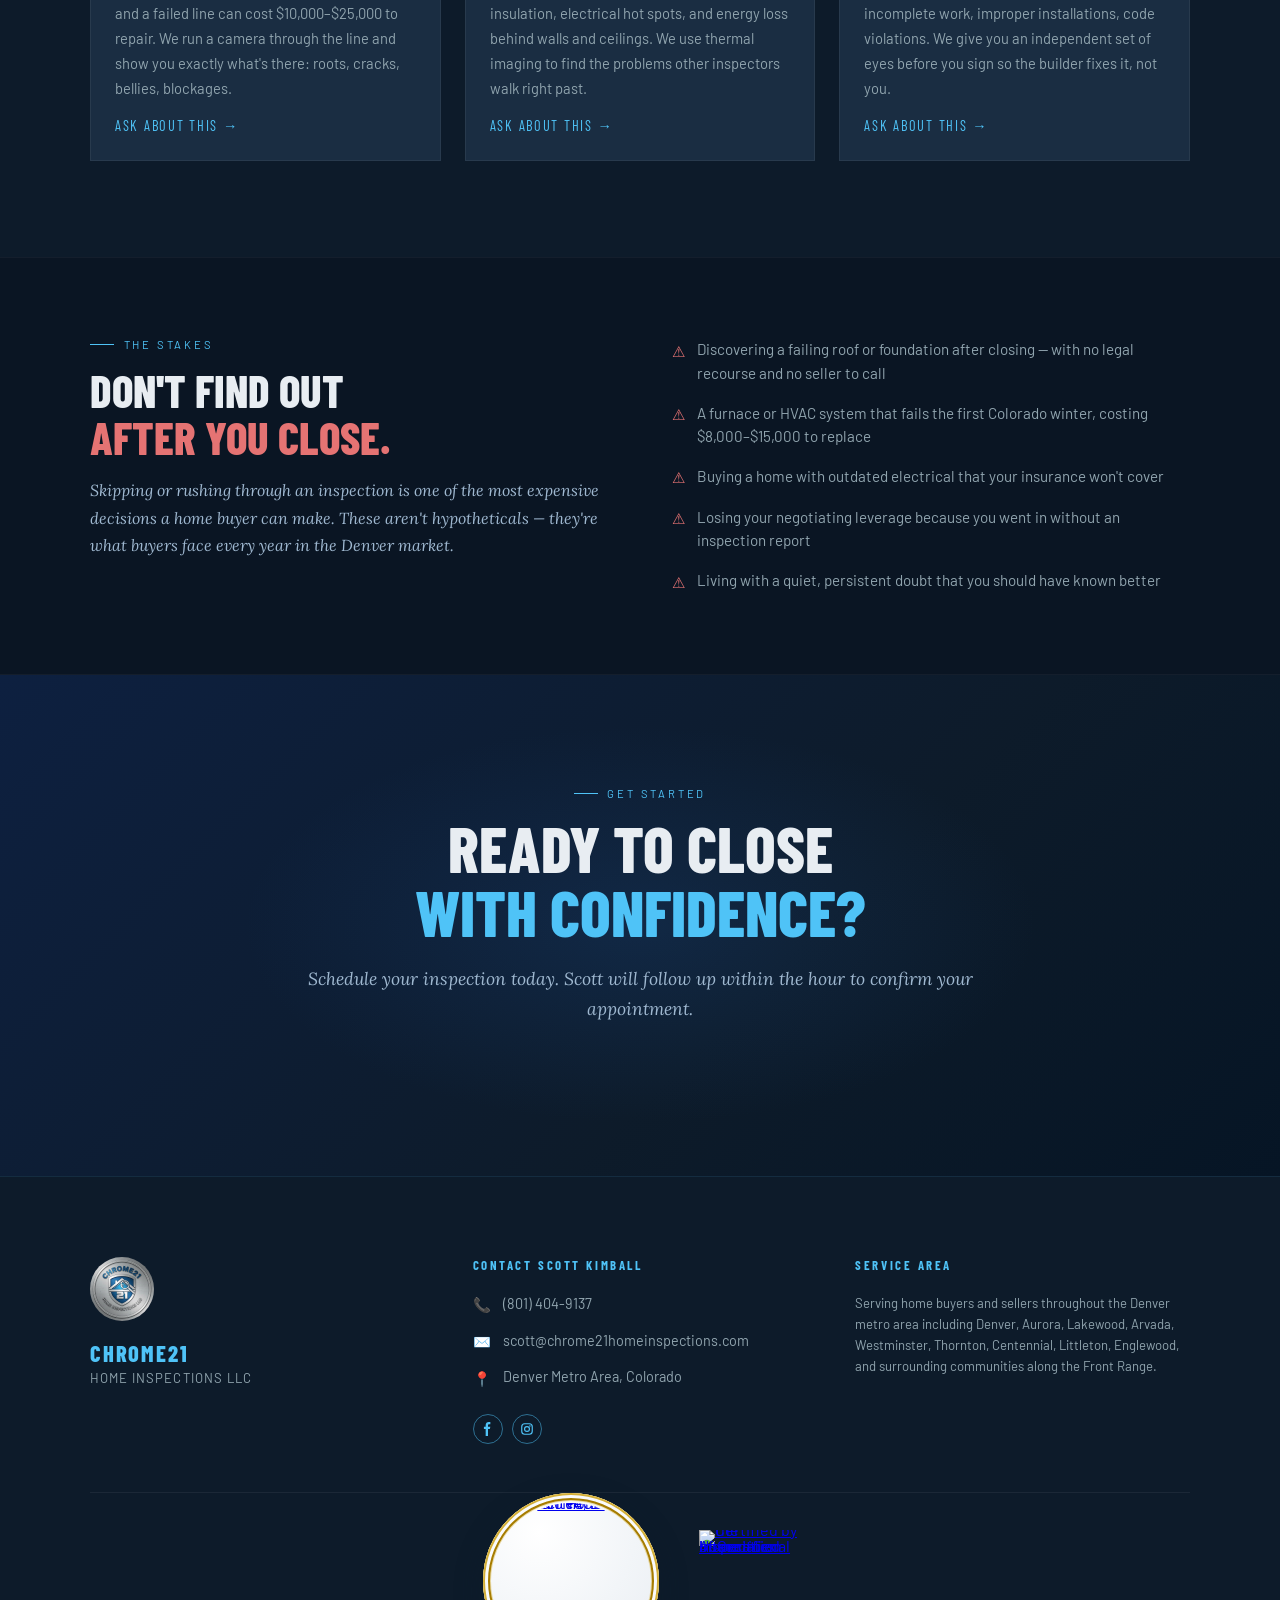
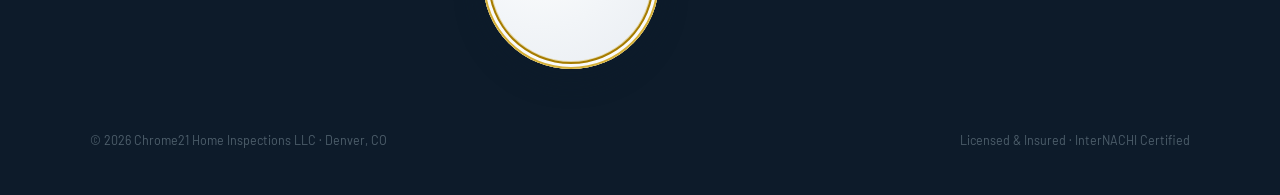
==== commit ab1ef339: "Trust seals: plain GIF on background, Honor Guarantee in gold-ring disc Remove tile/mat from certifi" ====
--- a/chrome21/index.html
+++ b/chrome21/index.html
@@ -235,16 +235,14 @@
           </div>
         </div>
         <div class="trust-seals" aria-label="InterNACHI verification and guarantee">
-          <div class="trust-seal-tile">
+          <div class="trust-seal-award">
             <a href="https://www.nachi.org/verify?nachiid=NACHI25081819" target="_blank" rel="noopener noreferrer">
               <img src="https://www.nachi.org/webseals/internachi-honor-guarantee.png?nachiid=NACHI25081819" width="170" height="170" alt="$10,000 Honor Guarantee, Backed by InterNACHI" class="trust-seal-img"/>
             </a>
           </div>
-          <div class="trust-seal-tile">
-            <a href="https://www.nachi.org/verify?nachiid=NACHI25081819" target="_blank" rel="noopener noreferrer">
-              <img src="https://www.nachi.org/webseals/sb-v2-NACHI25081819.gif" width="98" height="102" alt="Certified by the International Association of Certified Home Inspectors" class="trust-seal-img"/>
-            </a>
-          </div>
+          <a class="trust-seal-link--plain" href="https://www.nachi.org/verify?nachiid=NACHI25081819" target="_blank" rel="noopener noreferrer">
+            <img src="https://www.nachi.org/webseals/sb-v2-NACHI25081819.gif" width="98" height="102" alt="Certified by the International Association of Certified Home Inspectors" class="trust-seal-img"/>
+          </a>
         </div>
       </div>
     </section>
@@ -555,16 +553,14 @@
 
     <div class="footer-trust-strip">
       <div class="trust-seals trust-seals--footer" aria-label="InterNACHI verification and guarantee">
-        <div class="trust-seal-tile">
+        <div class="trust-seal-award">
           <a href="https://www.nachi.org/verify?nachiid=NACHI25081819" target="_blank" rel="noopener noreferrer">
             <img src="https://www.nachi.org/webseals/internachi-honor-guarantee.png?nachiid=NACHI25081819" width="170" height="170" alt="$10,000 Honor Guarantee, Backed by InterNACHI" class="trust-seal-img" loading="lazy"/>
           </a>
         </div>
-        <div class="trust-seal-tile">
-          <a href="https://www.nachi.org/verify?nachiid=NACHI25081819" target="_blank" rel="noopener noreferrer">
-            <img src="https://www.nachi.org/webseals/sb-v2-NACHI25081819.gif" width="98" height="102" alt="Certified by the International Association of Certified Home Inspectors" class="trust-seal-img" loading="lazy"/>
-          </a>
-        </div>
+        <a class="trust-seal-link--plain" href="https://www.nachi.org/verify?nachiid=NACHI25081819" target="_blank" rel="noopener noreferrer">
+          <img src="https://www.nachi.org/webseals/sb-v2-NACHI25081819.gif" width="98" height="102" alt="Certified by the International Association of Certified Home Inspectors" class="trust-seal-img" loading="lazy"/>
+        </a>
       </div>
     </div>
 
--- a/chrome21/css/styles.css
+++ b/chrome21/css/styles.css
@@ -519,45 +519,63 @@
   gap: 1.5rem;
 }
 
-/* Seals: same “card” language as credentials; small muted mat behind art only (legible black type, no bright slab) */
+/* Honor guarantee: award-style white disc + gold ring; GIF sits on section bg with no frame */
 .trust-seals {
   display: flex;
   flex-wrap: wrap;
   justify-content: center;
-  align-items: stretch;
-  gap: 1.5rem;
+  align-items: center;
+  gap: 2rem 2.5rem;
   margin-top: 2rem;
 }
 
-.trust-seal-tile {
-  padding: 1rem 1.15rem;
-  background: rgba(13, 27, 42, 0.6);
-  border: 1px solid rgba(78, 195, 247, 0.1);
-  text-align: center;
-  transition: border-color 0.25s, transform 0.25s;
-}
-
-.trust-seal-tile:hover {
-  border-color: rgba(78, 195, 247, 0.28);
-  transform: translateY(-2px);
-}
-
-.trust-seal-tile a {
+.trust-seal-award {
+  flex-shrink: 0;
+  width: 176px;
+  height: 176px;
+  border-radius: 50%;
+  box-sizing: border-box;
+  padding: 10px;
+  background: radial-gradient(circle at 32% 22%, #ffffff 0%, #f2f5f8 52%, #e8ecf1 100%);
+  box-shadow:
+    inset 0 0 0 2px #d4af37,
+    inset 0 0 0 5px #fafbfc,
+    inset 0 0 0 7px #a67c00,
+    inset 0 0 0 8px rgba(212, 175, 55, 0.45),
+    0 10px 28px rgba(13, 27, 42, 0.4);
+}
+
+.trust-seal-award a {
+  display: flex;
+  align-items: center;
+  justify-content: center;
+  width: 100%;
+  height: 100%;
+  border-radius: 50%;
+  overflow: hidden;
+  line-height: 0;
+  transition: transform 0.2s ease;
+}
+
+.trust-seal-award a:hover {
+  transform: scale(1.03);
+}
+
+.trust-seal-award .trust-seal-img {
+  width: 100%;
+  height: 100%;
+  object-fit: contain;
+}
+
+.trust-seal-link--plain {
   display: inline-block;
   line-height: 0;
-  padding: 0.45rem 0.5rem;
-  background: linear-gradient(180deg, #e4edf4 0%, #d5e0eb 100%);
-  border-radius: 6px;
-  box-shadow:
-    inset 0 1px 0 rgba(255, 255, 255, 0.65),
-    0 1px 2px rgba(13, 27, 42, 0.25);
-  transition: box-shadow 0.2s ease, transform 0.2s ease;
-}
-
-.trust-seal-tile a:hover {
-  box-shadow:
-    inset 0 1px 0 rgba(255, 255, 255, 0.75),
-    0 4px 14px rgba(13, 27, 42, 0.35);
+  transition: transform 0.2s ease, opacity 0.2s ease;
+}
+
+.trust-seal-link--plain:hover {
+  transform: translateY(-2px);
+  opacity: 0.92;
 }
 
 .trust-seal-img {
